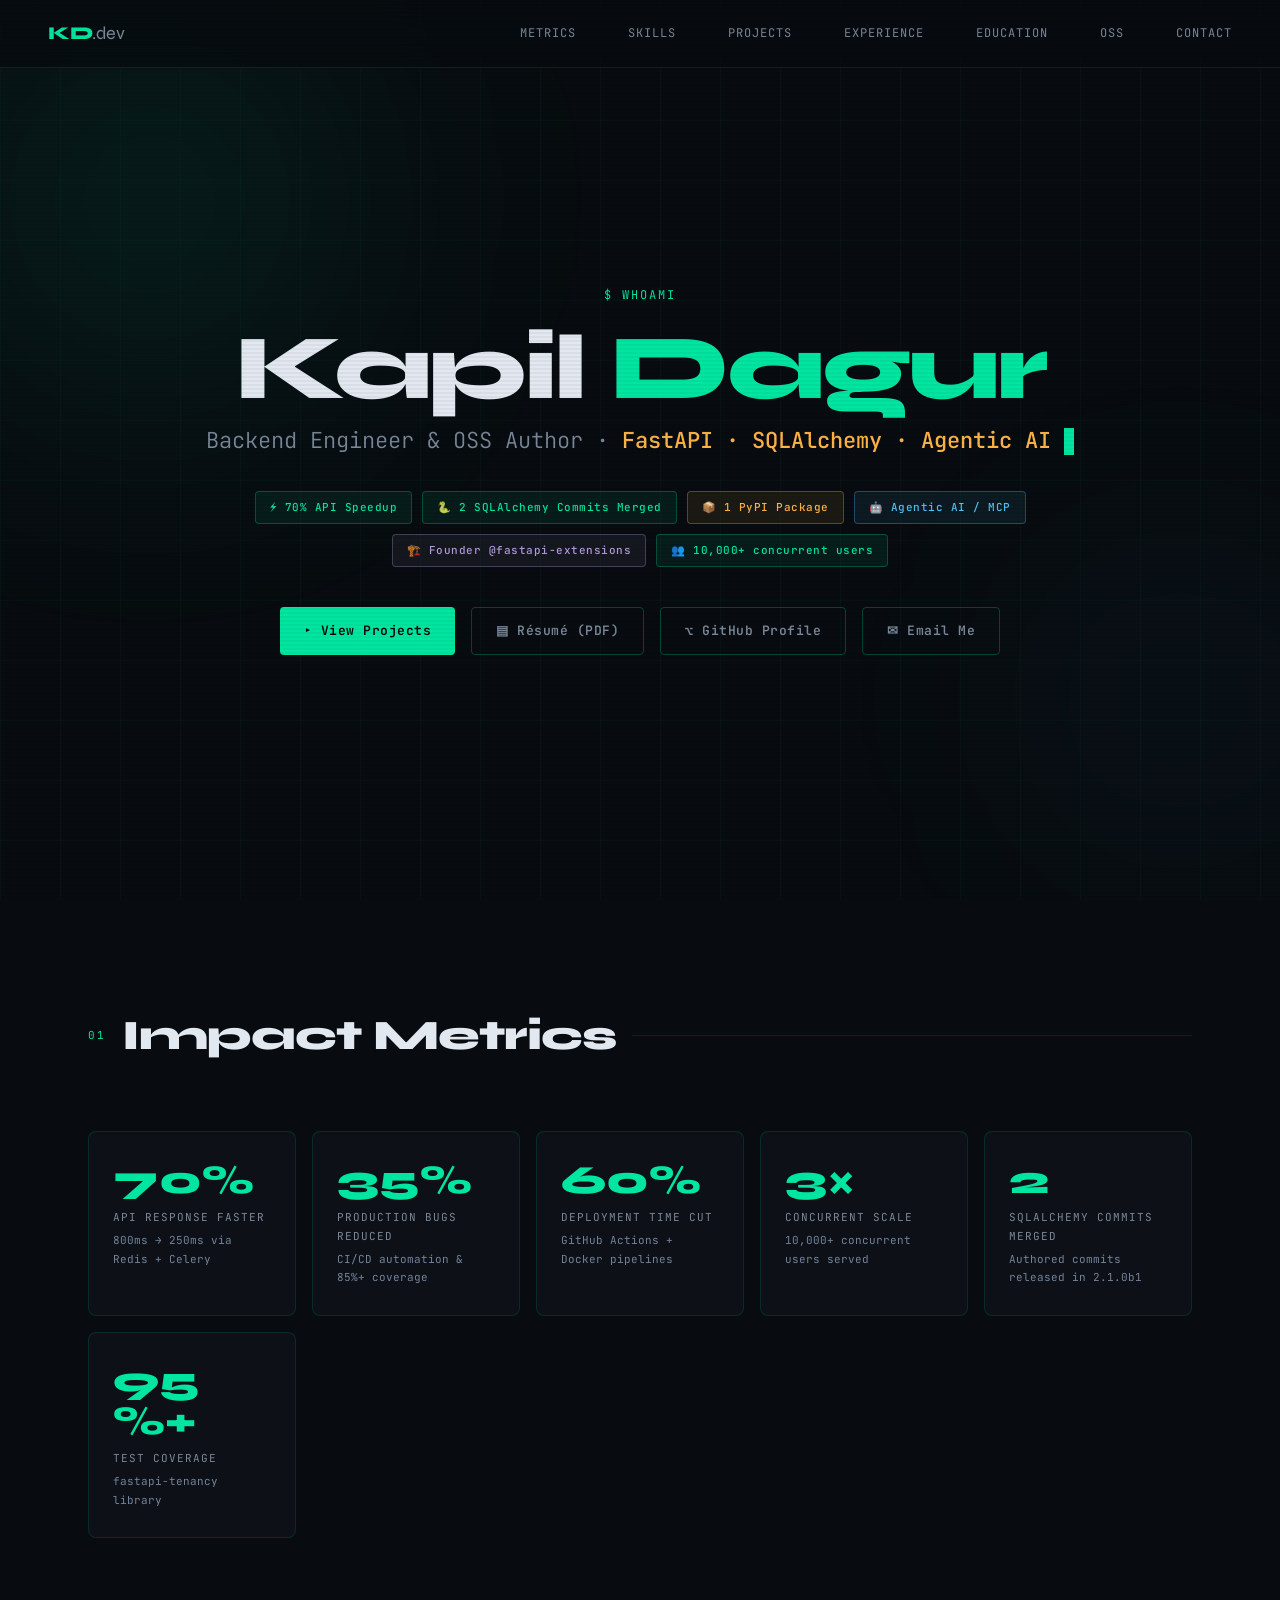
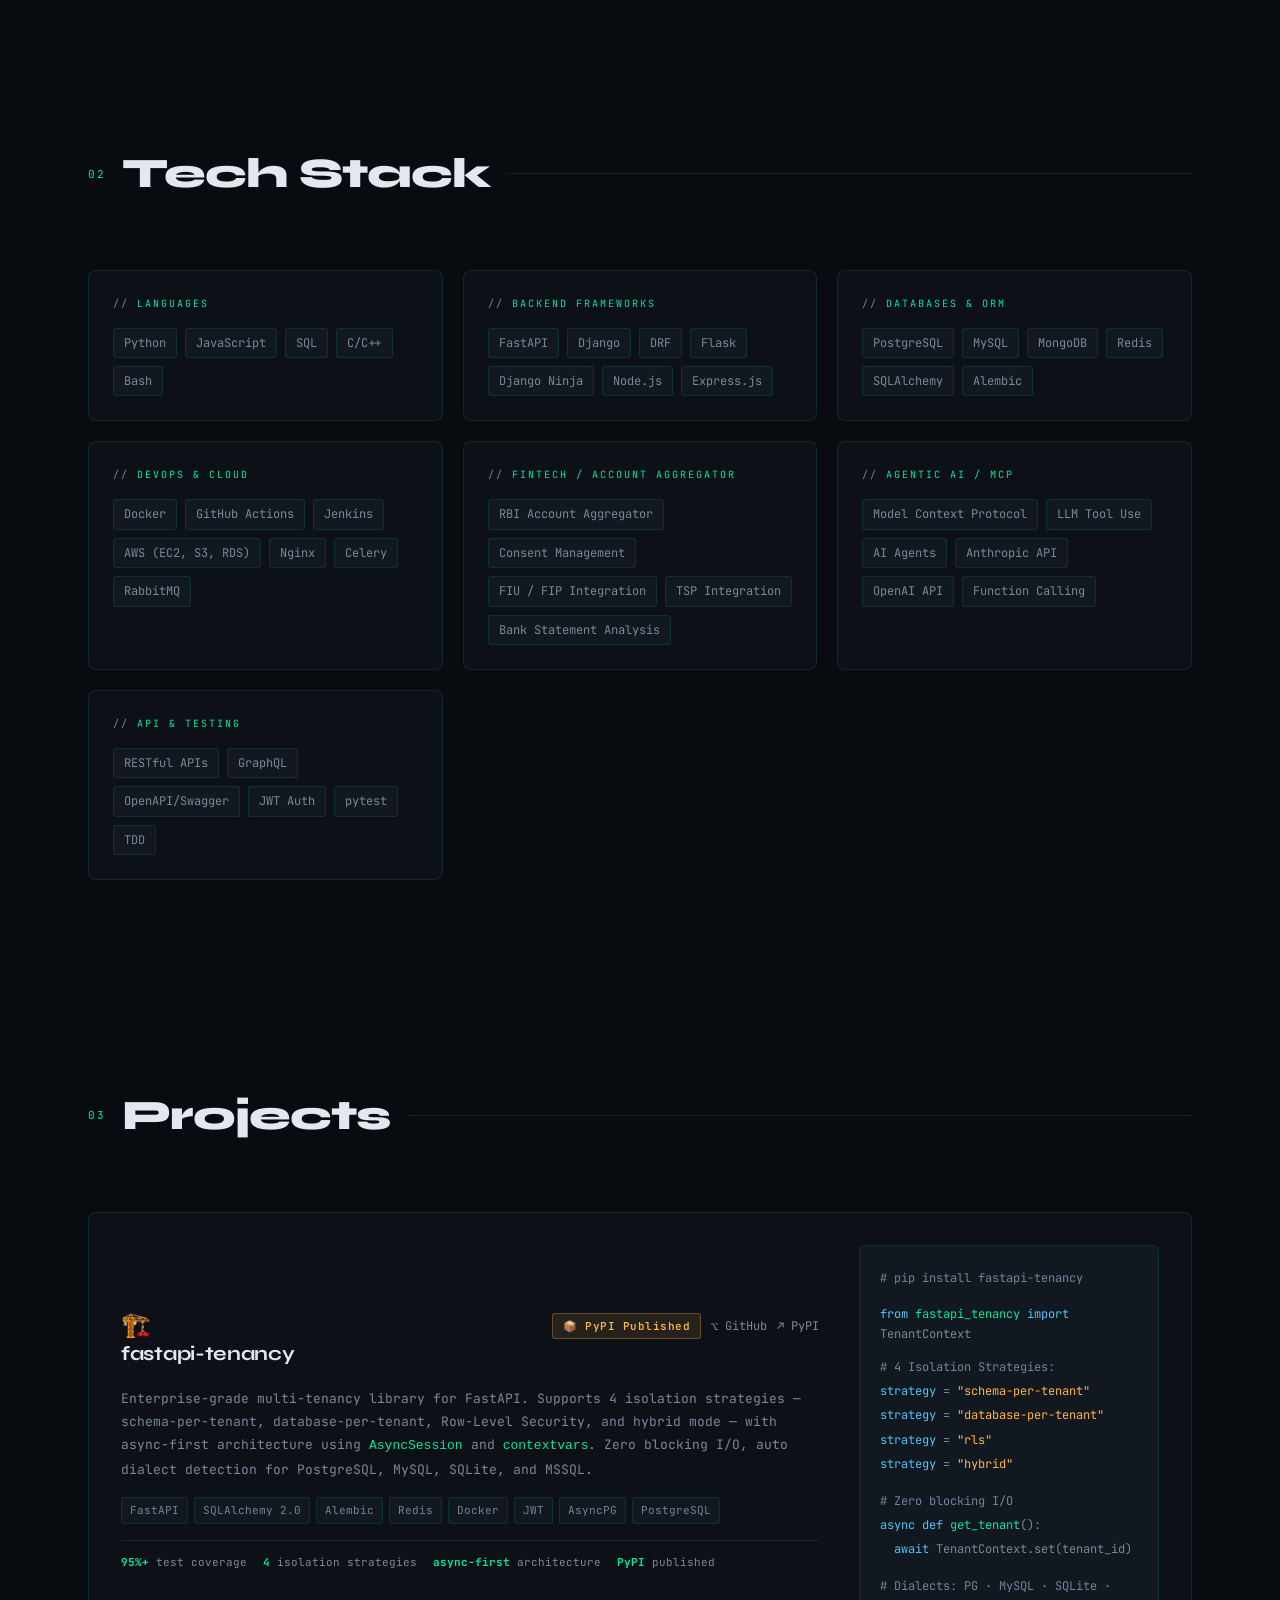
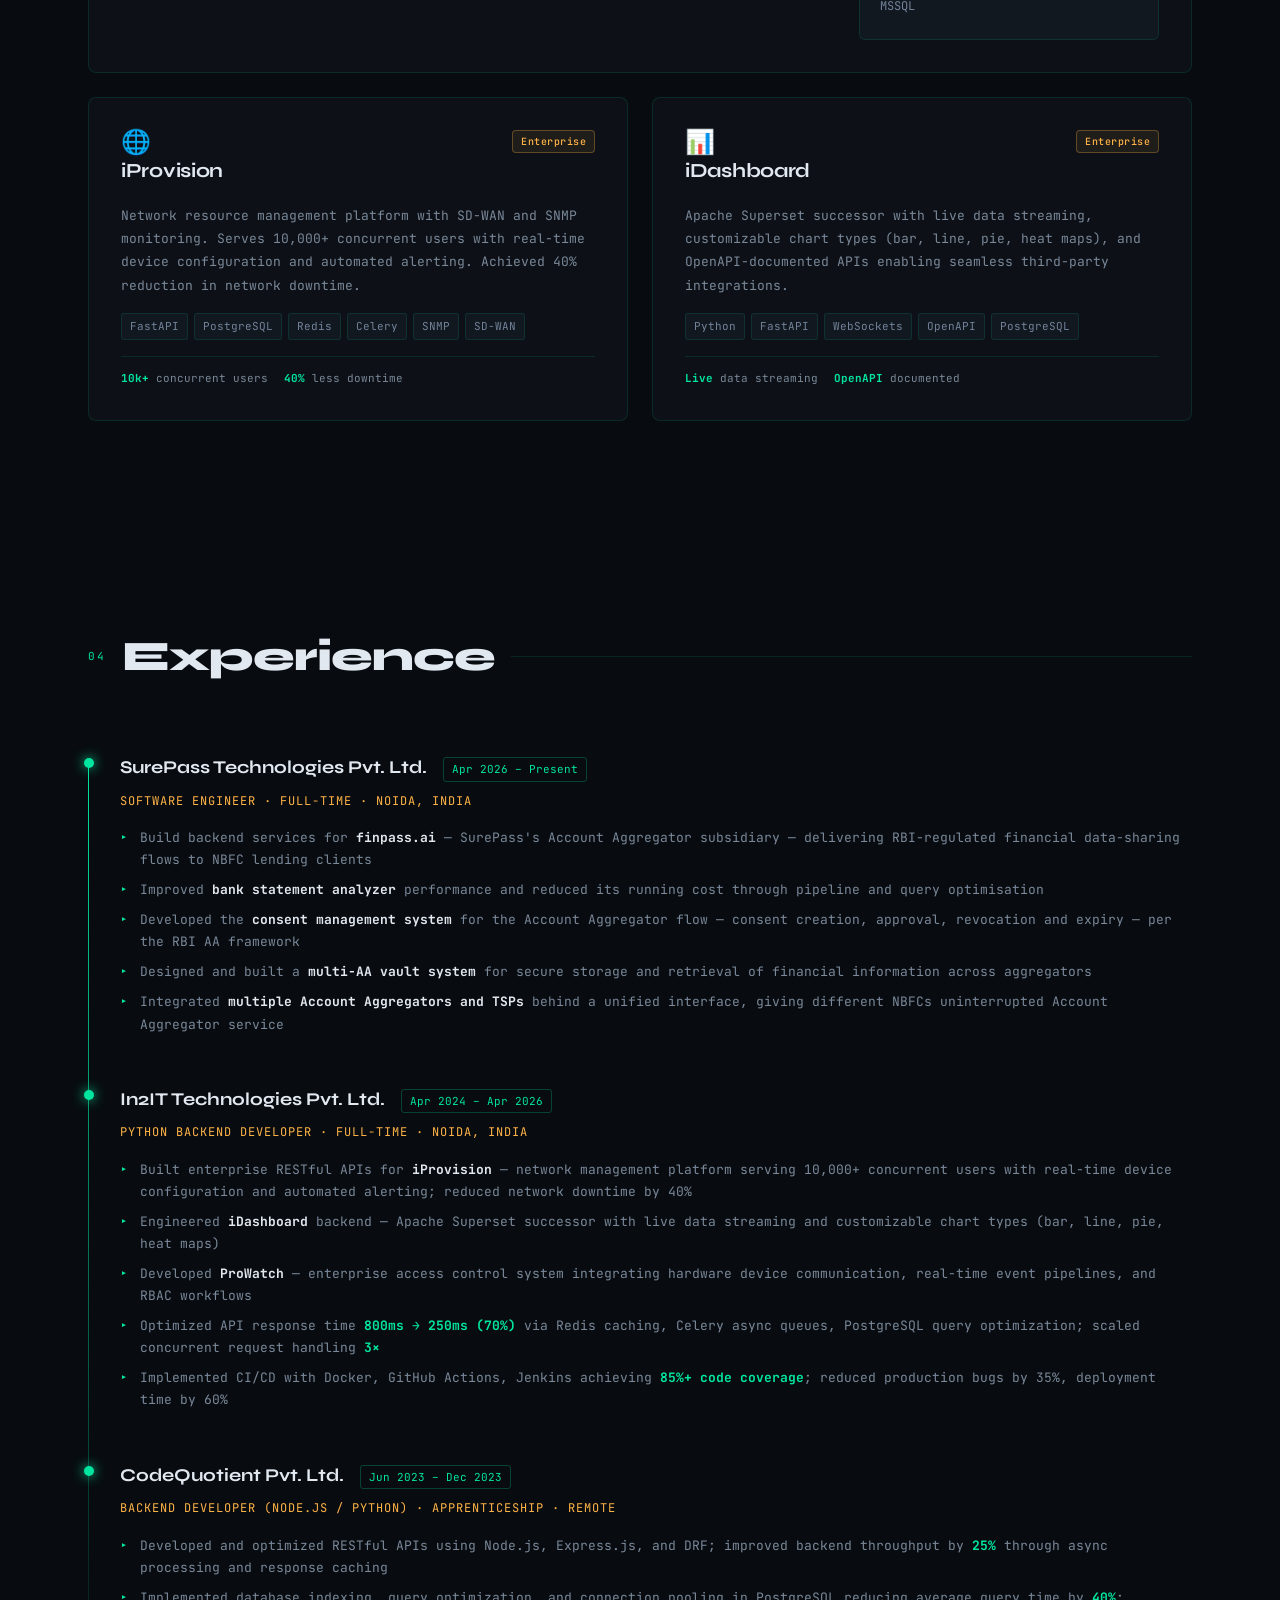
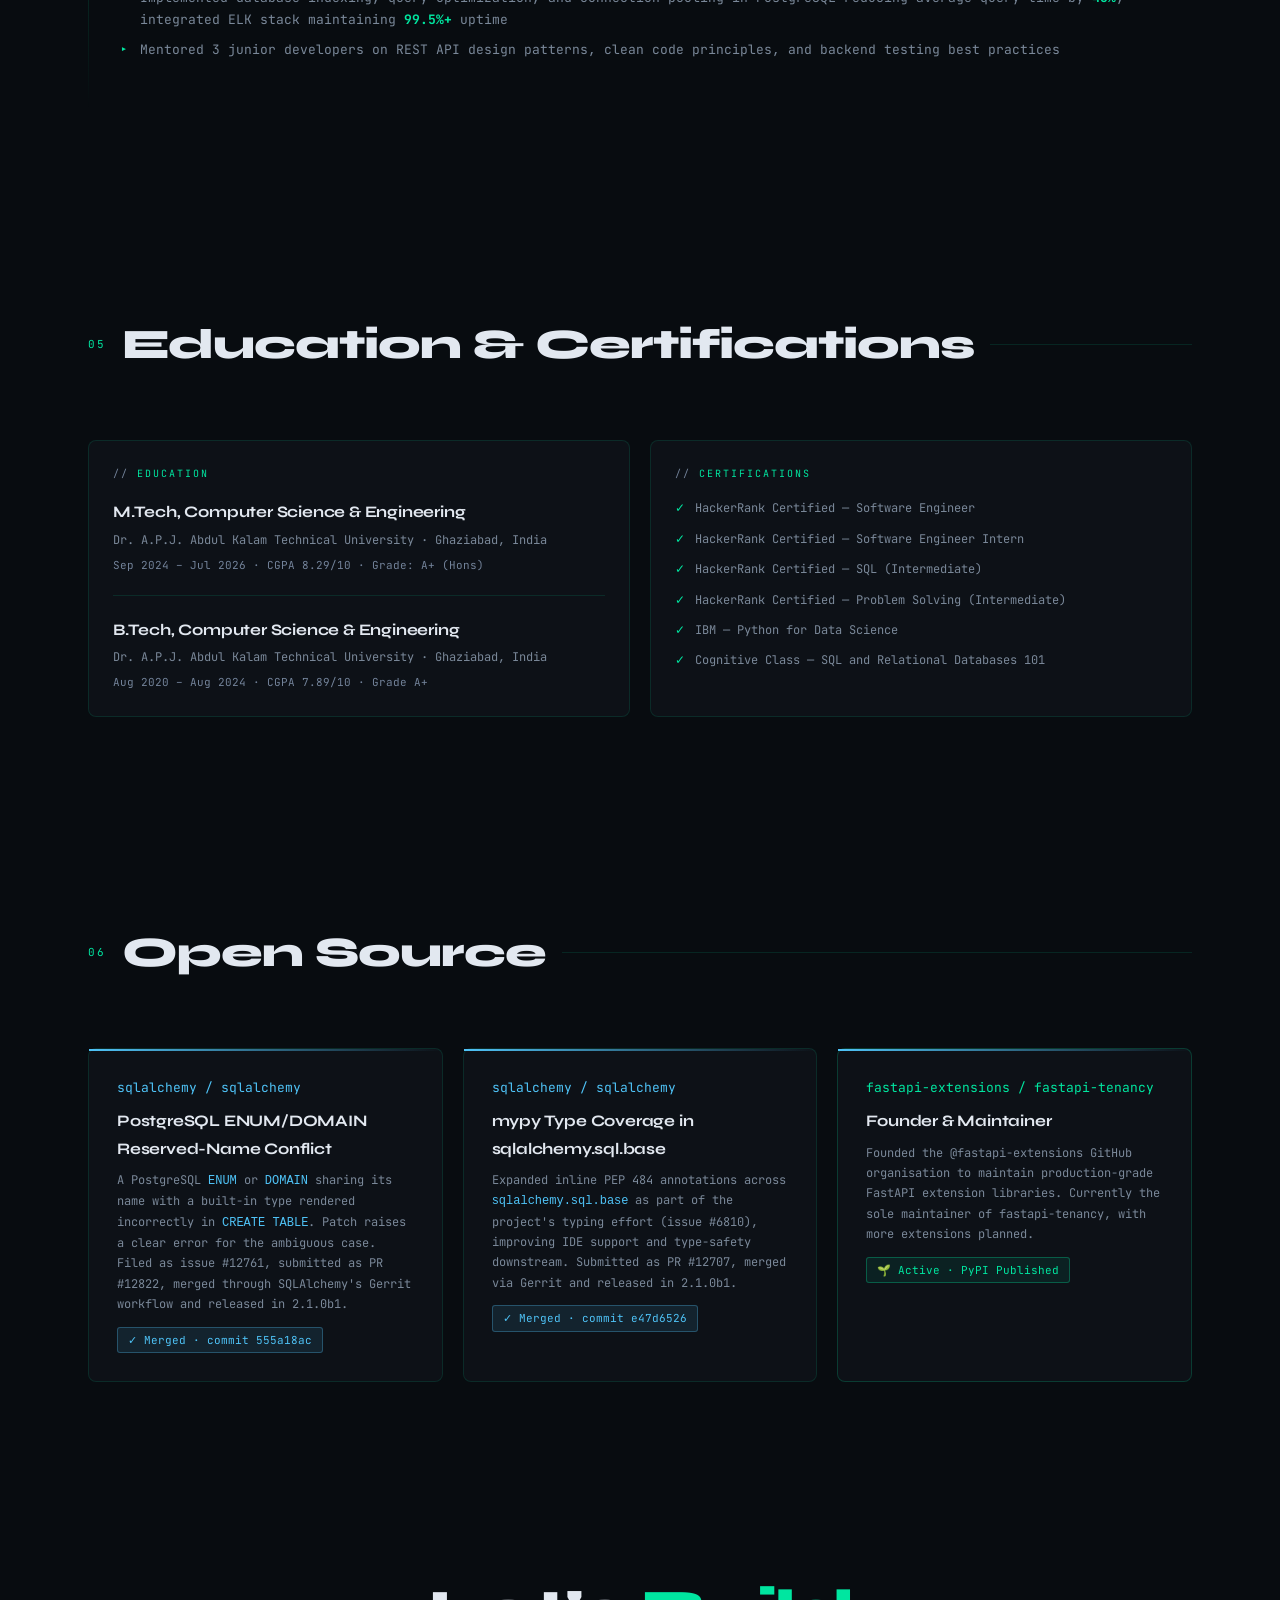
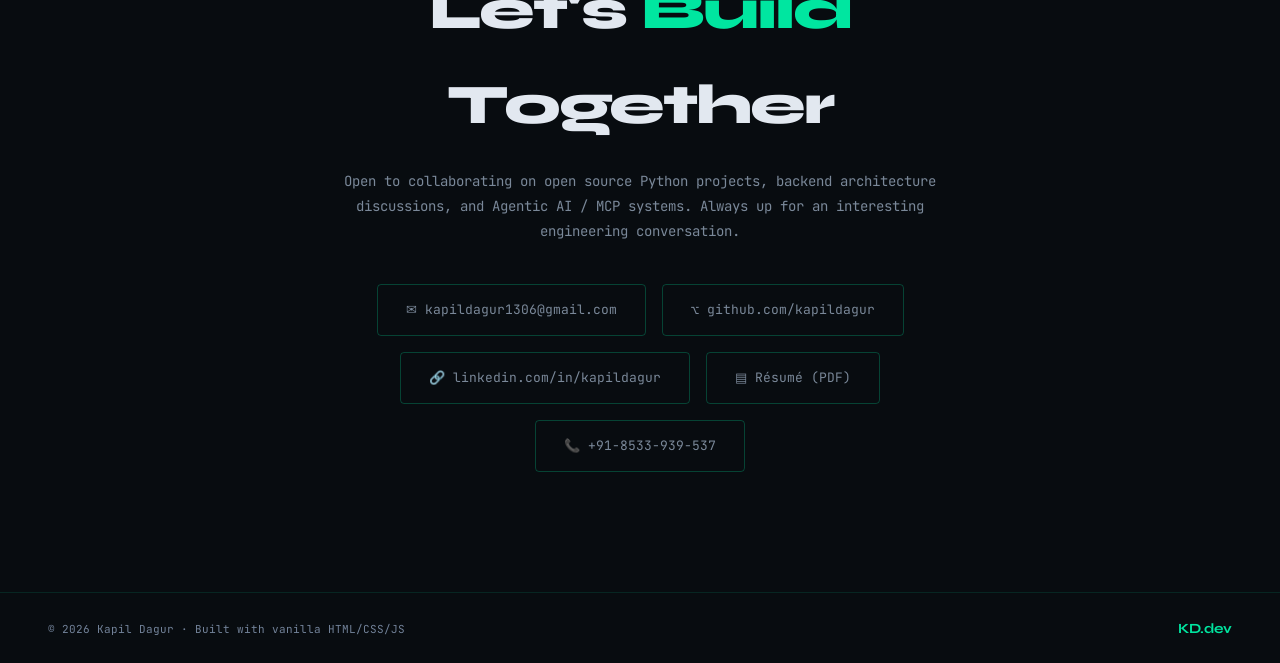
==== index.html @ 969ea800 "Use Grade: A+ (Hons) for M.Tech; drop NetBox FTP plugin" ====
<!DOCTYPE html>
<html lang="en">
<head>
<script>document.documentElement.className += ' js';</script>
<meta charset="UTF-8" />
<meta name="viewport" content="width=device-width, initial-scale=1.0" />
<title>Kapil Dagur — Backend Engineer</title>
<meta name="description" content="Kapil Dagur — software engineer at SurePass Technologies, Noida. Builds RBI Account Aggregator systems with FastAPI, Django and SQLAlchemy; author of fastapi-tenancy and SQLAlchemy contributor." />
<meta name="author" content="Kapil Dagur" />
<meta name="theme-color" content="#080c10" />
<link rel="canonical" href="https://kapildagur.github.io/" />
<link rel="icon" href="data:image/svg+xml,%3Csvg xmlns='http://www.w3.org/2000/svg' viewBox='0 0 64 64'%3E%3Crect width='64' height='64' rx='12' fill='%23080c10'/%3E%3Ctext x='32' y='44' font-family='monospace' font-size='28' font-weight='700' fill='%2300e6a0' text-anchor='middle'%3EKD%3C/text%3E%3C/svg%3E" />
<meta property="og:type" content="website" />
<meta property="og:url" content="https://kapildagur.github.io/" />
<meta property="og:title" content="Kapil Dagur — Backend Engineer" />
<meta property="og:description" content="Backend engineer building scalable APIs with FastAPI, Django and SQLAlchemy. Author of fastapi-tenancy; SQLAlchemy contributor." />
<meta property="og:image" content="https://github.com/kapildagur.png" />
<meta name="twitter:card" content="summary" />
<meta name="twitter:title" content="Kapil Dagur — Backend Engineer" />
<meta name="twitter:description" content="Backend engineer building scalable APIs with FastAPI, Django and SQLAlchemy. Author of fastapi-tenancy; SQLAlchemy contributor." />
<meta name="twitter:image" content="https://github.com/kapildagur.png" />
<link rel="preconnect" href="https://fonts.googleapis.com" />
<link rel="preconnect" href="https://fonts.gstatic.com" crossorigin />
<link href="https://fonts.googleapis.com/css2?family=JetBrains+Mono:wght@300;400;500;600;700&family=Syne:wght@400;500;600;700;800&display=swap" rel="stylesheet" />
<style>
  :root {
    --bg: #080c10;
    --bg2: #0d1117;
    --bg3: #111820;
    --border: rgba(0, 230, 160, 0.12);
    --border2: rgba(0, 230, 160, 0.25);
    --green: #00e6a0;
    --green-dim: rgba(0, 230, 160, 0.08);
    --green-glow: rgba(0, 230, 160, 0.25);
    --amber: #ffb347;
    --blue: #4fc3f7;
    --purple: #b39ddb;
    --text: #e2e8f0;
    --text-muted: #7a8899;
    --text-dim: #73839a;
    --font-mono: 'JetBrains Mono', monospace;
    --font-display: 'Syne', sans-serif;
  }

  *, *::before, *::after { box-sizing: border-box; margin: 0; padding: 0; }

  html { scroll-behavior: smooth; }

  body {
    background: var(--bg);
    color: var(--text);
    font-family: var(--font-mono);
    font-size: 14px;
    line-height: 1.7;
    overflow-x: hidden;
  }

  /* Focus ring for keyboard users. */
  a:focus-visible, button:focus-visible {
    outline: 2px solid var(--green);
    outline-offset: 3px;
    border-radius: 2px;
  }

  .skip-link {
    position: absolute;
    left: -9999px;
    top: 0;
    z-index: 1001;
    padding: 12px 20px;
    background: var(--green);
    color: #050809;
    font-weight: 600;
    text-decoration: none;
    border-radius: 0 0 4px 0;
  }
  .skip-link:focus { left: 0; }

  /* Custom cursor */
  .cursor {
    position: fixed;
    width: 12px; height: 12px;
    background: var(--green);
    border-radius: 50%;
    pointer-events: none;
    z-index: 9999;
    transform: translate(-50%, -50%);
    transition: width 0.2s, height 0.2s, background 0.2s, opacity 0.2s;
    mix-blend-mode: screen;
    opacity: 0;
  }
  .cursor-ring {
    position: fixed;
    width: 36px; height: 36px;
    border: 1px solid rgba(0,230,160,0.5);
    border-radius: 50%;
    pointer-events: none;
    z-index: 9998;
    transform: translate(-50%, -50%);
    transition: all 0.08s ease;
    opacity: 0;
  }

  /* The native cursor is only hidden once the custom one is proven live
     (fine pointer + first mousemove), so a JS failure never leaves the
     visitor with no pointer at all. */
  html.cursor-on body { cursor: none; }
  html.cursor-on .cursor, html.cursor-on .cursor-ring { opacity: 1; }
  html.cursor-lg .cursor { width: 20px; height: 20px; }
  html.cursor-lg .cursor-ring {
    width: 48px; height: 48px;
    border-color: rgba(0, 230, 160, 0.8);
  }
  @media (hover: none), (pointer: coarse) {
    .cursor, .cursor-ring { display: none; }
  }

  /* Scanlines overlay */
  body::before {
    content: '';
    position: fixed; inset: 0;
    background: repeating-linear-gradient(0deg, transparent, transparent 2px, rgba(0,0,0,0.04) 2px, rgba(0,0,0,0.04) 4px);
    pointer-events: none;
    z-index: 1000;
  }

  /* Grid noise background */
  body::after {
    content: '';
    position: fixed; inset: 0;
    background-image:
      linear-gradient(rgba(0,230,160,0.03) 1px, transparent 1px),
      linear-gradient(90deg, rgba(0,230,160,0.03) 1px, transparent 1px);
    background-size: 60px 60px;
    pointer-events: none;
    z-index: 0;
  }

  /* NAV */
  nav {
    position: fixed;
    top: 0; left: 0; right: 0;
    z-index: 500;
    display: flex;
    align-items: center;
    justify-content: space-between;
    padding: 18px 48px;
    background: rgba(8,12,16,0.85);
    backdrop-filter: blur(20px);
    border-bottom: 1px solid var(--border);
  }

  .nav-logo {
    font-family: var(--font-display);
    font-size: 18px;
    font-weight: 800;
    color: var(--green);
    letter-spacing: -0.5px;
  }
  .nav-logo span { color: var(--text-muted); font-weight: 400; }

  .nav-links {
    display: flex;
    gap: 36px;
    list-style: none;
  }
  .nav-links a {
    color: var(--text-muted);
    text-decoration: none;
    font-size: 12px;
    letter-spacing: 1px;
    text-transform: uppercase;
    transition: color 0.2s;
    position: relative;
  }
  .nav-links a::before {
    content: '> ';
    color: var(--green);
    opacity: 0;
    transition: opacity 0.2s;
  }
  .nav-links a:hover,
  .nav-links a.active { color: var(--green); }
  .nav-links a:hover::before,
  .nav-links a.active::before { opacity: 1; }

  .nav-toggle {
    display: none;
    background: none;
    border: 1px solid var(--border2);
    border-radius: 4px;
    color: var(--green);
    font-family: var(--font-mono);
    font-size: 15px;
    line-height: 1;
    padding: 9px 13px;
    cursor: pointer;
  }
  .nav-toggle:hover { border-color: var(--green); background: var(--green-dim); }

  /* HERO */
  /* Full-bleed: overrides the 1200px section cap so the blurred glow
     circles span the viewport instead of being clipped to a centre box. */
  #hero {
    position: relative;
    min-height: 100vh;
    display: flex;
    align-items: center;
    padding: 120px 0 80px;
    max-width: none;
    z-index: 1;
    overflow: hidden;
  }

  .hero-bg-circle {
    position: absolute;
    border-radius: 50%;
    filter: blur(120px);
    pointer-events: none;
    animation: pulse-glow 6s ease-in-out infinite;
  }
  .hero-bg-circle:nth-child(1) {
    width: 600px; height: 600px;
    background: radial-gradient(circle, rgba(0,230,160,0.12), transparent 70%);
    top: -100px; left: -150px;
  }
  .hero-bg-circle:nth-child(2) {
    width: 400px; height: 400px;
    background: radial-gradient(circle, rgba(79,195,247,0.08), transparent 70%);
    bottom: 0; right: -100px;
    animation-delay: 3s;
  }

  @keyframes pulse-glow {
    0%, 100% { opacity: 0.6; transform: scale(1); }
    50% { opacity: 1; transform: scale(1.05); }
  }

  /* Wrapper matches the 1200px section box so the hero left edge lines up
     with every section below it; .hero-content keeps the copy readable. */
  .hero-inner {
    position: relative;
    z-index: 2;
    width: 100%;
    max-width: 1200px;
    margin: 0 auto;
    padding: 0 48px;
  }
  .hero-content {
    max-width: 900px;
    margin: 0 auto;
    text-align: center;
  }

  .hero-prompt {
    font-size: 12px;
    color: var(--green);
    letter-spacing: 2px;
    text-transform: uppercase;
    margin-bottom: 16px;
  }
  .hero-prompt::before { content: '$ '; }

  .hero-name {
    font-family: var(--font-display);
    font-size: clamp(48px, 8vw, 92px);
    font-weight: 800;
    line-height: 1;
    letter-spacing: -3px;
    color: var(--text);
    margin-bottom: 8px;
  }
  .hero-name .accent { color: var(--green); }

  .hero-role {
    font-size: clamp(16px, 2.5vw, 22px);
    color: var(--text-muted);
    font-weight: 300;
    margin-bottom: 32px;
  }
  .hero-role strong { color: var(--amber); font-weight: 500; }

  .hero-badges {
    display: flex;
    flex-wrap: wrap;
    justify-content: center;
    gap: 10px;
    margin-bottom: 40px;
  }

  .badge {
    display: inline-flex;
    align-items: center;
    gap: 6px;
    padding: 6px 14px;
    border: 1px solid var(--border2);
    border-radius: 4px;
    font-size: 11px;
    font-weight: 500;
    letter-spacing: 0.5px;
    color: var(--green);
    background: var(--green-dim);
    transition: all 0.2s;
  }
  .badge:hover {
    background: rgba(0,230,160,0.15);
    border-color: var(--green);
    box-shadow: 0 0 16px var(--green-glow);
  }
  .badge-amber { color: var(--amber); border-color: rgba(255,179,71,0.3); background: rgba(255,179,71,0.08); }
  .badge-blue { color: var(--blue); border-color: rgba(79,195,247,0.3); background: rgba(79,195,247,0.08); }
  .badge-purple { color: var(--purple); border-color: rgba(179,157,219,0.3); background: rgba(179,157,219,0.08); }

  .hero-cta {
    display: flex;
    flex-wrap: wrap;
    justify-content: center;
    gap: 16px;
  }

  .btn {
    display: inline-flex;
    align-items: center;
    justify-content: center;
    gap: 8px;
    padding: 12px 24px;
    font-family: var(--font-mono);
    font-size: 13px;
    font-weight: 600;
    letter-spacing: 0.5px;
    text-decoration: none;
    border-radius: 4px;
    transition: all 0.2s;
    cursor: pointer;
    border: none;
  }
  .btn-primary {
    background: var(--green);
    color: #050809;
  }
  .btn-primary:hover {
    background: #00ffb3;
    box-shadow: 0 0 30px var(--green-glow);
    transform: translateY(-2px);
  }
  .btn-outline {
    background: transparent;
    border: 1px solid var(--border2);
    color: var(--text-muted);
  }
  .btn-outline:hover {
    border-color: var(--green);
    color: var(--green);
    transform: translateY(-2px);
  }

  /* Terminal blinker */
  .cursor-blink {
    display: inline-block;
    width: 10px; height: 1.2em;
    background: var(--green);
    vertical-align: text-bottom;
    animation: blink 1s step-end infinite;
  }
  @keyframes blink { 0%,100% { opacity: 1; } 50% { opacity: 0; } }

  @keyframes fadeUp {
    from { opacity: 0; transform: translateY(24px); }
    to { opacity: 1; transform: translateY(0); }
  }

  /* SECTIONS */
  section {
    position: relative;
    z-index: 1;
    padding: 100px 48px;
    max-width: 1200px;
    margin: 0 auto;
    scroll-margin-top: 80px;
  }

  .section-label {
    display: flex;
    align-items: center;
    gap: 16px;
    margin-bottom: 60px;
  }
  .section-label::before {
    content: attr(data-num);
    font-size: 11px;
    color: var(--green);
    letter-spacing: 2px;
  }
  .section-label h2 {
    font-family: var(--font-display);
    font-size: clamp(28px, 4vw, 42px);
    font-weight: 800;
    color: var(--text);
    letter-spacing: -1px;
  }
  .section-label::after {
    content: '';
    flex: 1;
    height: 1px;
    background: var(--border);
  }

  /* METRICS */
  .metrics-grid {
    display: grid;
    grid-template-columns: repeat(auto-fit, minmax(200px, 1fr));
    gap: 16px;
  }

  .metric-card {
    background: var(--bg2);
    border: 1px solid var(--border);
    border-radius: 8px;
    padding: 28px 24px;
    transition: all 0.3s;
    position: relative;
    overflow: hidden;
  }
  .metric-card::before {
    content: '';
    position: absolute;
    top: 0; left: 0; right: 0;
    height: 2px;
    background: var(--green);
    transform: scaleX(0);
    transform-origin: left;
    transition: transform 0.3s;
  }
  .metric-card:hover::before { transform: scaleX(1); }
  .metric-card:hover {
    border-color: var(--border2);
    transform: translateY(-4px);
    box-shadow: 0 20px 40px rgba(0,0,0,0.4);
  }

  .metric-value {
    font-family: var(--font-display);
    font-size: 40px;
    font-weight: 800;
    color: var(--green);
    line-height: 1;
    margin-bottom: 8px;
  }
  .metric-label {
    font-size: 11px;
    color: var(--text-muted);
    text-transform: uppercase;
    letter-spacing: 1px;
  }
  .metric-sub {
    font-size: 11px;
    color: var(--text-dim);
    margin-top: 4px;
  }

  /* SKILLS */
  .skills-container {
    display: grid;
    grid-template-columns: repeat(auto-fit, minmax(280px, 1fr));
    gap: 20px;
  }

  .skill-group {
    background: var(--bg2);
    border: 1px solid var(--border);
    border-radius: 8px;
    padding: 24px;
    transition: border-color 0.2s;
  }
  .skill-group:hover { border-color: var(--border2); }

  .skill-group-title {
    font-size: 10px;
    color: var(--green);
    letter-spacing: 2px;
    text-transform: uppercase;
    margin-bottom: 16px;
    display: flex;
    align-items: center;
    gap: 8px;
  }
  .skill-group-title::before { content: '//'; color: var(--text-dim); }

  .skill-tags {
    display: flex;
    flex-wrap: wrap;
    gap: 8px;
  }

  .skill-tag {
    padding: 4px 10px;
    background: var(--bg3);
    border: 1px solid var(--border);
    border-radius: 3px;
    font-size: 12px;
    color: var(--text-muted);
    transition: all 0.2s;
  }
  .skill-tag:hover {
    color: var(--green);
    border-color: var(--green);
    background: var(--green-dim);
  }

  /* PROJECTS */
  .projects-grid {
    display: grid;
    grid-template-columns: repeat(auto-fit, minmax(360px, 1fr));
    gap: 24px;
  }

  .project-card {
    background: var(--bg2);
    border: 1px solid var(--border);
    border-radius: 8px;
    padding: 32px;
    transition: all 0.3s;
    position: relative;
    overflow: hidden;
    display: flex;
    flex-direction: column;
    gap: 16px;
  }
  .project-card::after {
    content: '';
    position: absolute;
    inset: 0;
    background: radial-gradient(circle at 80% 20%, rgba(0,230,160,0.05), transparent 60%);
    opacity: 0;
    transition: opacity 0.3s;
  }
  .project-card:hover::after { opacity: 1; }
  .project-card:hover {
    border-color: var(--border2);
    transform: translateY(-6px);
    box-shadow: 0 24px 48px rgba(0,0,0,0.5);
  }

  .project-header {
    display: flex;
    align-items: flex-start;
    justify-content: space-between;
    gap: 12px;
  }

  .project-icon {
    font-size: 24px;
    line-height: 1;
  }

  .project-links {
    display: flex;
    gap: 10px;
  }
  .project-links a {
    color: var(--text-muted);
    text-decoration: none;
    font-size: 12px;
    transition: color 0.2s;
    display: flex;
    align-items: center;
    gap: 4px;
  }
  .project-links a:hover { color: var(--green); }

  .project-name {
    font-family: var(--font-display);
    font-size: 20px;
    font-weight: 700;
    color: var(--text);
    letter-spacing: -0.3px;
  }

  .project-desc {
    font-size: 13px;
    color: var(--text-muted);
    line-height: 1.8;
  }

  .project-stack {
    display: flex;
    flex-wrap: wrap;
    gap: 6px;
    margin-top: auto;
  }

  .stack-pill {
    padding: 3px 8px;
    background: var(--bg3);
    border: 1px solid var(--border);
    border-radius: 3px;
    font-size: 11px;
    color: var(--text-dim);
  }

  .project-stat {
    display: flex;
    gap: 16px;
    padding-top: 12px;
    border-top: 1px solid var(--border);
  }
  .stat-item {
    font-size: 11px;
    color: var(--text-muted);
  }
  .stat-item strong { color: var(--green); }

  /* FEATURED PROJECT (full-width) */
  .project-card.featured {
    grid-column: 1 / -1;
    flex-direction: row;
    gap: 40px;
    align-items: center;
  }
  .featured-left { flex: 1; display: flex; flex-direction: column; gap: 16px; }
  .featured-right {
    flex: 0 0 300px;
    background: var(--bg3);
    border: 1px solid var(--border);
    border-radius: 6px;
    padding: 20px;
    font-size: 12px;
    color: var(--text-muted);
    font-family: var(--font-mono);
  }
  .featured-right .code-line { padding: 2px 0; }
  .code-key { color: var(--blue); }
  .code-val { color: var(--green); }
  .code-str { color: var(--amber); }
  .code-comment { color: var(--text-dim); }

  /* EXPERIENCE */
  .timeline {
    position: relative;
    padding-left: 32px;
  }
  .timeline::before {
    content: '';
    position: absolute;
    left: 0; top: 8px; bottom: 0;
    width: 1px;
    background: linear-gradient(to bottom, var(--green), transparent);
  }

  .timeline-item {
    position: relative;
    padding-bottom: 48px;
  }
  .timeline-item::before {
    content: '';
    position: absolute;
    left: -36px; top: 6px;
    width: 10px; height: 10px;
    background: var(--green);
    border-radius: 50%;
    box-shadow: 0 0 12px var(--green);
  }

  .exp-meta {
    display: flex;
    align-items: baseline;
    gap: 16px;
    margin-bottom: 8px;
    flex-wrap: wrap;
  }
  .exp-company {
    font-family: var(--font-display);
    font-size: 18px;
    font-weight: 700;
    color: var(--text);
  }
  .exp-period {
    font-size: 11px;
    color: var(--green);
    border: 1px solid var(--border2);
    padding: 2px 8px;
    border-radius: 3px;
  }
  .exp-role {
    font-size: 12px;
    color: var(--amber);
    text-transform: uppercase;
    letter-spacing: 1px;
    margin-bottom: 16px;
  }
  .exp-bullets {
    list-style: none;
    display: flex;
    flex-direction: column;
    gap: 8px;
  }
  .exp-bullets li {
    font-size: 13px;
    color: var(--text-muted);
    padding-left: 20px;
    position: relative;
  }
  .exp-bullets li::before {
    content: '▸';
    position: absolute;
    left: 0;
    color: var(--green);
  }

  /* OSS CONTRIB */
  .contrib-grid {
    display: grid;
    grid-template-columns: repeat(auto-fit, minmax(300px, 1fr));
    gap: 20px;
  }

  .contrib-card {
    background: var(--bg2);
    border: 1px solid var(--border);
    border-radius: 8px;
    padding: 28px;
    transition: all 0.3s;
    position: relative;
  }
  .contrib-card:hover {
    border-color: rgba(79,195,247,0.4);
    transform: translateY(-4px);
    box-shadow: 0 0 40px rgba(79,195,247,0.08);
  }
  .contrib-card::before {
    content: '';
    position: absolute;
    top: 0; left: 0; right: 0;
    height: 2px;
    background: linear-gradient(90deg, var(--blue), transparent);
  }

  .contrib-repo {
    font-size: 13px;
    color: var(--blue);
    margin-bottom: 8px;
  }
  .contrib-pr {
    font-family: var(--font-display);
    font-size: 16px;
    font-weight: 700;
    color: var(--text);
    margin-bottom: 8px;
    letter-spacing: -0.2px;
  }
  .contrib-desc {
    font-size: 12px;
    color: var(--text-muted);
    line-height: 1.7;
  }
  .pr-badge {
    display: inline-block;
    margin-top: 12px;
    padding: 3px 10px;
    background: rgba(79,195,247,0.1);
    border: 1px solid rgba(79,195,247,0.3);
    border-radius: 3px;
    font-size: 11px;
    color: var(--blue);
  }
  a.pr-badge {
    text-decoration: none;
    transition: background 0.2s, border-color 0.2s, color 0.2s;
  }
  a.pr-badge:hover {
    background: rgba(79, 195, 247, 0.2);
    border-color: var(--blue);
  }

  /* EDUCATION & CERTIFICATIONS */
  .edu-grid {
    display: grid;
    grid-template-columns: repeat(auto-fit, minmax(320px, 1fr));
    gap: 20px;
  }
  .edu-item + .edu-item {
    border-top: 1px solid var(--border);
    margin-top: 20px;
    padding-top: 20px;
  }
  .edu-degree {
    font-family: var(--font-display);
    font-size: 16px;
    font-weight: 700;
    color: var(--text);
    letter-spacing: -0.2px;
  }
  .edu-school { font-size: 12px; color: var(--text-muted); margin-top: 4px; }
  .edu-meta { font-size: 11px; color: var(--text-dim); margin-top: 6px; }
  .cert-list {
    list-style: none;
    display: flex;
    flex-direction: column;
    gap: 10px;
  }
  .cert-list li {
    font-size: 12px;
    color: var(--text-muted);
    padding-left: 20px;
    position: relative;
  }
  .cert-list li::before {
    content: '✓';
    position: absolute;
    left: 0;
    color: var(--green);
  }

  /* CONTACT */
  #contact {
    text-align: center;
    padding: 80px 48px 120px;
  }

  .contact-inner {
    max-width: 600px;
    margin: 0 auto;
  }

  .contact-title {
    font-family: var(--font-display);
    font-size: clamp(32px, 5vw, 56px);
    font-weight: 800;
    color: var(--text);
    letter-spacing: -2px;
    margin-bottom: 16px;
  }
  .contact-title .accent { color: var(--green); }

  .contact-desc {
    font-size: 14px;
    color: var(--text-muted);
    margin-bottom: 40px;
    line-height: 1.8;
  }

  .contact-links {
    display: flex;
    justify-content: center;
    gap: 16px;
    flex-wrap: wrap;
  }

  .contact-link {
    display: inline-flex;
    align-items: center;
    gap: 8px;
    padding: 14px 28px;
    border: 1px solid var(--border2);
    border-radius: 4px;
    color: var(--text-muted);
    text-decoration: none;
    font-size: 13px;
    transition: all 0.2s;
  }
  .contact-link:hover {
    color: var(--green);
    border-color: var(--green);
    background: var(--green-dim);
    transform: translateY(-3px);
    box-shadow: 0 12px 30px var(--green-glow);
  }

  /* FOOTER */
  footer {
    border-top: 1px solid var(--border);
    padding: 24px 48px;
    display: flex;
    align-items: center;
    justify-content: space-between;
    position: relative;
    z-index: 1;
  }
  footer p {
    font-size: 11px;
    color: var(--text-dim);
  }
  footer .footer-brand {
    font-family: var(--font-display);
    font-size: 14px;
    font-weight: 700;
    color: var(--green);
  }

  /* Animated counter */
  .counter { display: inline-block; }

  /* Scroll fade-in */
  .reveal {
    transition: opacity 0.7s ease, transform 0.7s ease;
  }

  /* Entrance animations are gated on the `js` class set in <head>, so if
     scripting is off or fails the whole page renders fully visible. */
  .js .hero-prompt { opacity: 0; animation: fadeUp 0.6s ease 0.2s forwards; }
  .js .hero-name   { opacity: 0; animation: fadeUp 0.7s ease 0.4s forwards; }
  .js .hero-role   { opacity: 0; animation: fadeUp 0.7s ease 0.6s forwards; }
  .js .hero-badges { opacity: 0; animation: fadeUp 0.7s ease 0.8s forwards; }
  .js .hero-cta    { opacity: 0; animation: fadeUp 0.7s ease 1s   forwards; }
  .js .reveal { opacity: 0; transform: translateY(30px); }
  .js .reveal.visible { opacity: 1; transform: translateY(0); }

  /* Scrollbar */
  ::-webkit-scrollbar { width: 4px; }
  ::-webkit-scrollbar-track { background: var(--bg); }
  ::-webkit-scrollbar-thumb { background: var(--border2); border-radius: 2px; }
  ::-webkit-scrollbar-thumb:hover { background: var(--green); }

  /* PyPI chip */
  .pypi-chip {
    display: inline-flex;
    align-items: center;
    gap: 5px;
    padding: 3px 10px;
    background: rgba(255,179,71,0.1);
    border: 1px solid rgba(255,179,71,0.3);
    border-radius: 3px;
    font-size: 11px;
    color: var(--amber);
    font-weight: 600;
    letter-spacing: 0.5px;
  }

  /* Responsive */
  @media (max-width: 768px) {
    nav { padding: 16px 24px; }
    .nav-toggle { display: block; }
    .nav-links {
      display: none;
      position: absolute;
      top: 100%; left: 0; right: 0;
      flex-direction: column;
      gap: 0;
      padding: 4px 24px 16px;
      background: rgba(8, 12, 16, 0.97);
      backdrop-filter: blur(20px);
      border-bottom: 1px solid var(--border);
    }
    .nav-links.open { display: flex; }
    .nav-links li { padding: 12px 0; border-top: 1px solid var(--border); }
    .nav-links a { font-size: 13px; }
    section { padding: 60px 24px; }
    #hero { padding: 100px 0 60px; }
    .hero-inner { padding: 0 24px; }
    .project-card.featured { flex-direction: column; }
    .featured-right { flex: none; width: 100%; }
    .hero-cta { flex-direction: column; }
    footer { flex-direction: column; gap: 12px; text-align: center; padding: 24px; }
    #contact { padding: 60px 24px 80px; }
  }

  /* Honour the OS "reduce motion" setting: no drifting, pulsing or blinking. */
  @media (prefers-reduced-motion: reduce) {
    html { scroll-behavior: auto; }
    *, *::before, *::after {
      animation-duration: 0.01ms !important;
      animation-iteration-count: 1 !important;
      transition-duration: 0.01ms !important;
    }
    body::before { display: none; }
    .cursor, .cursor-ring { display: none; }
    html.cursor-on body { cursor: auto; }
    .js .reveal, .js .reveal.visible { opacity: 1; transform: none; }
    .js .hero-prompt, .js .hero-name, .js .hero-role,
    .js .hero-badges, .js .hero-cta { opacity: 1; animation: none; }
    .metric-card:hover, .project-card:hover, .contrib-card:hover,
    .contact-link:hover, .btn-primary:hover, .btn-outline:hover { transform: none; }
  }
</style>
</head>
<body>

<a class="skip-link" href="#main">Skip to content</a>

<div class="cursor" id="cursor" aria-hidden="true"></div>
<div class="cursor-ring" id="cursorRing" aria-hidden="true"></div>

<!-- NAV -->
<nav>
  <div class="nav-logo">KD<span>.dev</span></div>
  <button class="nav-toggle" id="navToggle" type="button"
          aria-label="Open navigation" aria-expanded="false" aria-controls="navLinks">☰</button>
  <ul class="nav-links" id="navLinks">
    <li><a href="#metrics">Metrics</a></li>
    <li><a href="#skills">Skills</a></li>
    <li><a href="#projects">Projects</a></li>
    <li><a href="#experience">Experience</a></li>
    <li><a href="#education">Education</a></li>
    <li><a href="#oss">OSS</a></li>
    <li><a href="#contact">Contact</a></li>
  </ul>
</nav>

<!-- HERO -->
<main id="main" tabindex="-1">

<section id="hero">
  <div class="hero-bg-circle" aria-hidden="true"></div>
  <div class="hero-bg-circle" aria-hidden="true"></div>
  <div class="hero-inner">
   <div class="hero-content">
    <p class="hero-prompt">whoami</p>
    <h1 class="hero-name">Kapil <span class="accent">Dagur</span></h1>
    <p class="hero-role">
      Backend Engineer &amp; OSS Author · <strong>FastAPI · SQLAlchemy · Agentic AI</strong>
      <span class="cursor-blink"></span>
    </p>
    <div class="hero-badges">
      <span class="badge">⚡ 70% API Speedup</span>
      <span class="badge">🐍 2 SQLAlchemy Commits Merged</span>
      <span class="badge badge-amber">📦 1 PyPI Package</span>
      <span class="badge badge-blue">🤖 Agentic AI / MCP</span>
      <span class="badge badge-purple">🏗️ Founder @fastapi-extensions</span>
      <span class="badge">👥 10,000+ concurrent users</span>
    </div>
    <div class="hero-cta">
      <a href="#projects" class="btn btn-primary">▸ View Projects</a>
      <a href="Resume_-_KAPIL_DAGUR.pdf" target="_blank" rel="noopener noreferrer" class="btn btn-outline">▤ Résumé (PDF)</a>
      <a href="https://github.com/kapildagur" target="_blank" rel="noopener noreferrer" class="btn btn-outline">⌥ GitHub Profile</a>
      <a href="mailto:kapildagur1306@gmail.com" class="btn btn-outline">✉ Email Me</a>
    </div>
   </div>
  </div>
</section>

<!-- METRICS -->
<section id="metrics">
  <div class="section-label" data-num="01">
    <h2>Impact Metrics</h2>
  </div>
  <div class="metrics-grid reveal">
    <div class="metric-card">
      <div class="metric-value"><span class="counter" data-target="70">0</span><span>%</span></div>
      <div class="metric-label">API Response Faster</div>
      <div class="metric-sub">800ms → 250ms via Redis + Celery</div>
    </div>
    <div class="metric-card">
      <div class="metric-value"><span class="counter" data-target="35">0</span><span>%</span></div>
      <div class="metric-label">Production Bugs Reduced</div>
      <div class="metric-sub">CI/CD automation & 85%+ coverage</div>
    </div>
    <div class="metric-card">
      <div class="metric-value"><span class="counter" data-target="60">0</span><span>%</span></div>
      <div class="metric-label">Deployment Time Cut</div>
      <div class="metric-sub">GitHub Actions + Docker pipelines</div>
    </div>
    <div class="metric-card">
      <div class="metric-value"><span class="counter" data-target="3">0</span><span>×</span></div>
      <div class="metric-label">Concurrent Scale</div>
      <div class="metric-sub">10,000+ concurrent users served</div>
    </div>
    <div class="metric-card">
      <div class="metric-value"><span class="counter" data-target="2">0</span></div>
      <div class="metric-label">SQLAlchemy Commits Merged</div>
      <div class="metric-sub">Authored commits released in 2.1.0b1</div>
    </div>
    <div class="metric-card">
      <div class="metric-value"><span class="counter" data-target="95">0</span><span>%+</span></div>
      <div class="metric-label">Test Coverage</div>
      <div class="metric-sub">fastapi-tenancy library</div>
    </div>
  </div>
</section>

<!-- SKILLS -->
<section id="skills">
  <div class="section-label" data-num="02">
    <h2>Tech Stack</h2>
  </div>
  <div class="skills-container reveal">
    <div class="skill-group">
      <div class="skill-group-title">Languages</div>
      <div class="skill-tags">
        <span class="skill-tag">Python</span>
        <span class="skill-tag">JavaScript</span>
        <span class="skill-tag">SQL</span>
        <span class="skill-tag">C/C++</span>
        <span class="skill-tag">Bash</span>
      </div>
    </div>
    <div class="skill-group">
      <div class="skill-group-title">Backend Frameworks</div>
      <div class="skill-tags">
        <span class="skill-tag">FastAPI</span>
        <span class="skill-tag">Django</span>
        <span class="skill-tag">DRF</span>
        <span class="skill-tag">Flask</span>
        <span class="skill-tag">Django Ninja</span>
        <span class="skill-tag">Node.js</span>
        <span class="skill-tag">Express.js</span>
      </div>
    </div>
    <div class="skill-group">
      <div class="skill-group-title">Databases & ORM</div>
      <div class="skill-tags">
        <span class="skill-tag">PostgreSQL</span>
        <span class="skill-tag">MySQL</span>
        <span class="skill-tag">MongoDB</span>
        <span class="skill-tag">Redis</span>
        <span class="skill-tag">SQLAlchemy</span>
        <span class="skill-tag">Alembic</span>
      </div>
    </div>
    <div class="skill-group">
      <div class="skill-group-title">DevOps & Cloud</div>
      <div class="skill-tags">
        <span class="skill-tag">Docker</span>
        <span class="skill-tag">GitHub Actions</span>
        <span class="skill-tag">Jenkins</span>
        <span class="skill-tag">AWS (EC2, S3, RDS)</span>
        <span class="skill-tag">Nginx</span>
        <span class="skill-tag">Celery</span>
        <span class="skill-tag">RabbitMQ</span>
      </div>
    </div>
    <div class="skill-group">
      <div class="skill-group-title">Fintech / Account Aggregator</div>
      <div class="skill-tags">
        <span class="skill-tag">RBI Account Aggregator</span>
        <span class="skill-tag">Consent Management</span>
        <span class="skill-tag">FIU / FIP Integration</span>
        <span class="skill-tag">TSP Integration</span>
        <span class="skill-tag">Bank Statement Analysis</span>
      </div>
    </div>
    <div class="skill-group">
      <div class="skill-group-title">Agentic AI / MCP</div>
      <div class="skill-tags">
        <span class="skill-tag">Model Context Protocol</span>
        <span class="skill-tag">LLM Tool Use</span>
        <span class="skill-tag">AI Agents</span>
        <span class="skill-tag">Anthropic API</span>
        <span class="skill-tag">OpenAI API</span>
        <span class="skill-tag">Function Calling</span>
      </div>
    </div>
    <div class="skill-group">
      <div class="skill-group-title">API & Testing</div>
      <div class="skill-tags">
        <span class="skill-tag">RESTful APIs</span>
        <span class="skill-tag">GraphQL</span>
        <span class="skill-tag">OpenAPI/Swagger</span>
        <span class="skill-tag">JWT Auth</span>
        <span class="skill-tag">pytest</span>
        <span class="skill-tag">TDD</span>
      </div>
    </div>
  </div>
</section>

<!-- PROJECTS -->
<section id="projects">
  <div class="section-label" data-num="03">
    <h2>Projects</h2>
  </div>
  <div class="projects-grid reveal">

    <!-- Featured: fastapi-tenancy -->
    <div class="project-card featured">
      <div class="featured-left">
        <div class="project-header">
          <div>
            <div class="project-icon">🏗️</div>
            <div class="project-name">fastapi-tenancy</div>
          </div>
          <div style="display:flex; gap:10px; align-items:center; flex-wrap:wrap;">
            <span class="pypi-chip">📦 PyPI Published</span>
            <div class="project-links">
              <a href="https://github.com/fastapi-extensions/fastapi-tenancy" target="_blank" rel="noopener noreferrer">⌥ GitHub</a>
              <a href="https://pypi.org/project/fastapi-tenancy/" target="_blank" rel="noopener noreferrer">↗ PyPI</a>
            </div>
          </div>
        </div>
        <p class="project-desc">
          Enterprise-grade multi-tenancy library for FastAPI. Supports 4 isolation strategies — schema-per-tenant, database-per-tenant, Row-Level Security, and hybrid mode — with async-first architecture using <code style="color:var(--green)">AsyncSession</code> and <code style="color:var(--green)">contextvars</code>. Zero blocking I/O, auto dialect detection for PostgreSQL, MySQL, SQLite, and MSSQL.
        </p>
        <div class="project-stack">
          <span class="stack-pill">FastAPI</span>
          <span class="stack-pill">SQLAlchemy 2.0</span>
          <span class="stack-pill">Alembic</span>
          <span class="stack-pill">Redis</span>
          <span class="stack-pill">Docker</span>
          <span class="stack-pill">JWT</span>
          <span class="stack-pill">AsyncPG</span>
          <span class="stack-pill">PostgreSQL</span>
        </div>
        <div class="project-stat">
          <span class="stat-item"><strong>95%+</strong> test coverage</span>
          <span class="stat-item"><strong>4</strong> isolation strategies</span>
          <span class="stat-item"><strong>async-first</strong> architecture</span>
          <span class="stat-item"><strong>PyPI</strong> published</span>
        </div>
      </div>
      <div class="featured-right">
        <div class="code-line"><span class="code-comment"># pip install fastapi-tenancy</span></div>
        <div class="code-line" style="margin-top:12px;"><span class="code-key">from</span> <span class="code-val">fastapi_tenancy</span> <span class="code-key">import</span> TenantContext</div>
        <div class="code-line" style="margin-top:8px;"><span class="code-comment"># 4 Isolation Strategies:</span></div>
        <div class="code-line"><span class="code-key">strategy</span> = <span class="code-str">"schema-per-tenant"</span></div>
        <div class="code-line"><span class="code-key">strategy</span> = <span class="code-str">"database-per-tenant"</span></div>
        <div class="code-line"><span class="code-key">strategy</span> = <span class="code-str">"rls"</span></div>
        <div class="code-line"><span class="code-key">strategy</span> = <span class="code-str">"hybrid"</span></div>
        <div class="code-line" style="margin-top:12px;"><span class="code-comment"># Zero blocking I/O</span></div>
        <div class="code-line"><span class="code-key">async</span> <span class="code-key">def</span> <span class="code-val">get_tenant</span>():</div>
        <div class="code-line">&nbsp;&nbsp;<span class="code-key">await</span> TenantContext.set(tenant_id)</div>
        <div class="code-line" style="margin-top:12px;"><span class="code-comment"># Dialects: PG · MySQL · SQLite · MSSQL</span></div>
      </div>
    </div>


    <!-- iProvision -->
    <div class="project-card">
      <div class="project-header">
        <div>
          <div class="project-icon">🌐</div>
          <div class="project-name">iProvision</div>
        </div>
        <div class="project-links">
          <span class="badge badge-amber" style="font-size:10px; padding:2px 8px;">Enterprise</span>
        </div>
      </div>
      <p class="project-desc">
        Network resource management platform with SD-WAN and SNMP monitoring. Serves 10,000+ concurrent users with real-time device configuration and automated alerting. Achieved 40% reduction in network downtime.
      </p>
      <div class="project-stack">
        <span class="stack-pill">FastAPI</span>
        <span class="stack-pill">PostgreSQL</span>
        <span class="stack-pill">Redis</span>
        <span class="stack-pill">Celery</span>
        <span class="stack-pill">SNMP</span>
        <span class="stack-pill">SD-WAN</span>
      </div>
      <div class="project-stat">
        <span class="stat-item"><strong>10k+</strong> concurrent users</span>
        <span class="stat-item"><strong>40%</strong> less downtime</span>
      </div>
    </div>

    <!-- iDashboard -->
    <div class="project-card">
      <div class="project-header">
        <div>
          <div class="project-icon">📊</div>
          <div class="project-name">iDashboard</div>
        </div>
        <div class="project-links">
          <span class="badge badge-amber" style="font-size:10px; padding:2px 8px;">Enterprise</span>
        </div>
      </div>
      <p class="project-desc">
        Apache Superset successor with live data streaming, customizable chart types (bar, line, pie, heat maps), and OpenAPI-documented APIs enabling seamless third-party integrations.
      </p>
      <div class="project-stack">
        <span class="stack-pill">Python</span>
        <span class="stack-pill">FastAPI</span>
        <span class="stack-pill">WebSockets</span>
        <span class="stack-pill">OpenAPI</span>
        <span class="stack-pill">PostgreSQL</span>
      </div>
      <div class="project-stat">
        <span class="stat-item"><strong>Live</strong> data streaming</span>
        <span class="stat-item"><strong>OpenAPI</strong> documented</span>
      </div>
    </div>

  </div>
</section>

<!-- EXPERIENCE -->
<section id="experience">
  <div class="section-label" data-num="04">
    <h2>Experience</h2>
  </div>
  <div class="timeline reveal">

    <div class="timeline-item">
      <div class="exp-meta">
        <span class="exp-company">SurePass Technologies Pvt. Ltd.</span>
        <span class="exp-period">Apr 2026 – Present</span>
      </div>
      <div class="exp-role">Software Engineer · Full-time · Noida, India</div>
      <ul class="exp-bullets">
        <li>Build backend services for <strong style="color:var(--text)">finpass.ai</strong> — SurePass's Account Aggregator subsidiary — delivering RBI-regulated financial data-sharing flows to NBFC lending clients</li>
        <li>Improved <strong style="color:var(--text)">bank statement analyzer</strong> performance and reduced its running cost through pipeline and query optimisation</li>
        <li>Developed the <strong style="color:var(--text)">consent management system</strong> for the Account Aggregator flow — consent creation, approval, revocation and expiry — per the RBI AA framework</li>
        <li>Designed and built a <strong style="color:var(--text)">multi-AA vault system</strong> for secure storage and retrieval of financial information across aggregators</li>
        <li>Integrated <strong style="color:var(--text)">multiple Account Aggregators and TSPs</strong> behind a unified interface, giving different NBFCs uninterrupted Account Aggregator service</li>
      </ul>
    </div>

    <div class="timeline-item">
      <div class="exp-meta">
        <span class="exp-company">In2IT Technologies Pvt. Ltd.</span>
        <span class="exp-period">Apr 2024 – Apr 2026</span>
      </div>
      <div class="exp-role">Python Backend Developer · Full-time · Noida, India</div>
      <ul class="exp-bullets">
        <li>Built enterprise RESTful APIs for <strong style="color:var(--text)">iProvision</strong> — network management platform serving 10,000+ concurrent users with real-time device configuration and automated alerting; reduced network downtime by 40%</li>
        <li>Engineered <strong style="color:var(--text)">iDashboard</strong> backend — Apache Superset successor with live data streaming and customizable chart types (bar, line, pie, heat maps)</li>
        <li>Developed <strong style="color:var(--text)">ProWatch</strong> — enterprise access control system integrating hardware device communication, real-time event pipelines, and RBAC workflows</li>
        <li>Optimized API response time <strong style="color:var(--green)">800ms → 250ms (70%)</strong> via Redis caching, Celery async queues, PostgreSQL query optimization; scaled concurrent request handling <strong style="color:var(--green)">3×</strong></li>
        <li>Implemented CI/CD with Docker, GitHub Actions, Jenkins achieving <strong style="color:var(--green)">85%+ code coverage</strong>; reduced production bugs by 35%, deployment time by 60%</li>
      </ul>
    </div>

    <div class="timeline-item">
      <div class="exp-meta">
        <span class="exp-company">CodeQuotient Pvt. Ltd.</span>
        <span class="exp-period">Jun 2023 – Dec 2023</span>
      </div>
      <div class="exp-role">Backend Developer (Node.js / Python) · Apprenticeship · Remote</div>
      <ul class="exp-bullets">
        <li>Developed and optimized RESTful APIs using Node.js, Express.js, and DRF; improved backend throughput by <strong style="color:var(--green)">25%</strong> through async processing and response caching</li>
        <li>Implemented database indexing, query optimization, and connection pooling in PostgreSQL reducing average query time by <strong style="color:var(--green)">40%</strong>; integrated ELK stack maintaining <strong style="color:var(--green)">99.5%+</strong> uptime</li>
        <li>Mentored 3 junior developers on REST API design patterns, clean code principles, and backend testing best practices</li>
      </ul>
    </div>

  </div>
</section>

<!-- EDUCATION & CERTIFICATIONS -->
<section id="education">
  <div class="section-label" data-num="05">
    <h2>Education &amp; Certifications</h2>
  </div>
  <div class="edu-grid reveal">

    <div class="skill-group">
      <div class="skill-group-title">Education</div>
      <div class="edu-item">
        <div class="edu-degree">M.Tech, Computer Science &amp; Engineering</div>
        <div class="edu-school">Dr. A.P.J. Abdul Kalam Technical University · Ghaziabad, India</div>
        <div class="edu-meta">Sep 2024 – Jul 2026 · CGPA 8.29/10 · Grade: A+ (Hons)</div>
      </div>
      <div class="edu-item">
        <div class="edu-degree">B.Tech, Computer Science &amp; Engineering</div>
        <div class="edu-school">Dr. A.P.J. Abdul Kalam Technical University · Ghaziabad, India</div>
        <div class="edu-meta">Aug 2020 – Aug 2024 · CGPA 7.89/10 · Grade A+</div>
      </div>
    </div>

    <div class="skill-group">
      <div class="skill-group-title">Certifications</div>
      <ul class="cert-list">
        <li>HackerRank Certified — Software Engineer</li>
        <li>HackerRank Certified — Software Engineer Intern</li>
        <li>HackerRank Certified — SQL (Intermediate)</li>
        <li>HackerRank Certified — Problem Solving (Intermediate)</li>
        <li>IBM — Python for Data Science</li>
        <li>Cognitive Class — SQL and Relational Databases 101</li>
      </ul>
    </div>

  </div>
</section>

<!-- OSS CONTRIBUTIONS -->
<section id="oss">
  <div class="section-label" data-num="06">
    <h2>Open Source</h2>
  </div>
  <div class="contrib-grid reveal">

    <div class="contrib-card">
      <div class="contrib-repo">sqlalchemy / sqlalchemy</div>
      <div class="contrib-pr">PostgreSQL ENUM/DOMAIN Reserved-Name Conflict</div>
      <p class="contrib-desc">
        A PostgreSQL <code style="color:var(--blue)">ENUM</code> or <code style="color:var(--blue)">DOMAIN</code> sharing its name with a built-in type rendered incorrectly in <code style="color:var(--blue)">CREATE TABLE</code>. Patch raises a clear error for the ambiguous case. Filed as issue #12761, submitted as PR #12822, merged through SQLAlchemy's Gerrit workflow and released in 2.1.0b1.
      </p>
      <a class="pr-badge" href="https://github.com/sqlalchemy/sqlalchemy/commit/555a18ac02" target="_blank" rel="noopener noreferrer">✓ Merged · commit 555a18ac</a>
    </div>

    <div class="contrib-card">
      <div class="contrib-repo">sqlalchemy / sqlalchemy</div>
      <div class="contrib-pr">mypy Type Coverage in sqlalchemy.sql.base</div>
      <p class="contrib-desc">
        Expanded inline PEP 484 annotations across <code style="color:var(--blue)">sqlalchemy.sql.base</code> as part of the project's typing effort (issue #6810), improving IDE support and type-safety downstream. Submitted as PR #12707, merged via Gerrit and released in 2.1.0b1.
      </p>
      <a class="pr-badge" href="https://github.com/sqlalchemy/sqlalchemy/commit/e47d652653" target="_blank" rel="noopener noreferrer">✓ Merged · commit e47d6526</a>
    </div>

    <div class="contrib-card" style="border-color: rgba(0,230,160,0.2);">
      <div class="contrib-repo" style="color:var(--green);">fastapi-extensions / fastapi-tenancy</div>
      <div class="contrib-pr">Founder & Maintainer</div>
      <p class="contrib-desc">
        Founded the @fastapi-extensions GitHub organisation to maintain production-grade FastAPI extension libraries. Currently the sole maintainer of fastapi-tenancy, with more extensions planned.
      </p>
      <a class="pr-badge" style="color:var(--green); border-color:rgba(0,230,160,0.3); background:rgba(0,230,160,0.08);" href="https://github.com/fastapi-extensions" target="_blank" rel="noopener noreferrer">🌱 Active · PyPI Published</a>
    </div>

  </div>
</section>

<!-- CONTACT -->
<section id="contact">
  <div class="contact-inner">
    <h2 class="contact-title">Let's <span class="accent">Build</span> Together</h2>
    <p class="contact-desc">
      Open to collaborating on open source Python projects, backend architecture discussions, and Agentic AI / MCP systems. Always up for an interesting engineering conversation.
    </p>
    <div class="contact-links">
      <a href="mailto:kapildagur1306@gmail.com" class="contact-link">✉ kapildagur1306@gmail.com</a>
      <a href="https://github.com/kapildagur" target="_blank" rel="noopener noreferrer" class="contact-link">⌥ github.com/kapildagur</a>
      <a href="https://linkedin.com/in/kapildagur" target="_blank" rel="noopener noreferrer" class="contact-link">🔗 linkedin.com/in/kapildagur</a>
      <a href="Resume_-_KAPIL_DAGUR.pdf" target="_blank" rel="noopener noreferrer" class="contact-link">▤ Résumé (PDF)</a>
      <a href="tel:+918533939537" class="contact-link">📞 +91-8533-939-537</a>
    </div>
  </div>
</section>

</main>

<footer>
  <p>© 2026 Kapil Dagur · Built with vanilla HTML/CSS/JS</p>
  <span class="footer-brand">KD.dev</span>
</footer>

<script>
  const root = document.documentElement;
  const reduceMotion = window.matchMedia('(prefers-reduced-motion: reduce)').matches;
  const finePointer = window.matchMedia('(hover: hover) and (pointer: fine)').matches;

  // Custom cursor: pointer devices only, and only after a real mousemove.
  if (finePointer && !reduceMotion) {
    const cursor = document.getElementById('cursor');
    const ring = document.getElementById('cursorRing');
    let mx = 0, my = 0, rx = 0, ry = 0, moved = false;

    document.addEventListener('mousemove', e => {
      mx = e.clientX; my = e.clientY;
      cursor.style.left = mx + 'px';
      cursor.style.top = my + 'px';
      if (!moved) {
        // Seed the trailing ring so it does not sweep in from the corner.
        moved = true; rx = mx; ry = my;
        root.classList.add('cursor-on');
      }
    });

    (function animateRing() {
      rx += (mx - rx) * 0.12;
      ry += (my - ry) * 0.12;
      ring.style.left = rx + 'px';
      ring.style.top = ry + 'px';
      requestAnimationFrame(animateRing);
    })();

    document.querySelectorAll('a, button, .metric-card, .project-card, .skill-tag').forEach(el => {
      el.addEventListener('mouseenter', () => root.classList.add('cursor-lg'));
      el.addEventListener('mouseleave', () => root.classList.remove('cursor-lg'));
    });
  }

  // Reveal on scroll, with a straight-to-visible fallback.
  const revealEls = document.querySelectorAll('.reveal');
  if ('IntersectionObserver' in window && !reduceMotion) {
    const observer = new IntersectionObserver((entries, obs) => {
      entries.forEach(entry => {
        if (entry.isIntersecting) {
          entry.target.classList.add('visible');
          obs.unobserve(entry.target);
        }
      });
    }, { threshold: 0.1 });
    revealEls.forEach(el => observer.observe(el));
  } else {
    revealEls.forEach(el => el.classList.add('visible'));
  }

  // Animated counters. The unit lives in a sibling span, so only the number
  // node is rewritten and the %/x suffix survives the animation.
  function animateCounter(el) {
    const target = parseInt(el.dataset.target, 10);
    if (reduceMotion || !Number.isFinite(target)) {
      el.textContent = target;
      return;
    }
    const increment = target / 40;
    let current = 0;
    const timer = setInterval(() => {
      current = Math.min(current + increment, target);
      el.textContent = Math.floor(current);
      if (current >= target) clearInterval(timer);
    }, 30);
  }

  const counters = document.querySelectorAll('.counter[data-target]');
  if ('IntersectionObserver' in window) {
    const counterObserver = new IntersectionObserver((entries, obs) => {
      entries.forEach(entry => {
        if (entry.isIntersecting) {
          animateCounter(entry.target);
          obs.unobserve(entry.target);
        }
      });
    }, { threshold: 0.3 });
    counters.forEach(el => counterObserver.observe(el));
  } else {
    counters.forEach(el => { el.textContent = el.dataset.target; });
  }

  // Mobile navigation.
  const navToggle = document.getElementById('navToggle');
  const navLinks = document.getElementById('navLinks');

  function closeNav() {
    navLinks.classList.remove('open');
    navToggle.setAttribute('aria-expanded', 'false');
    navToggle.setAttribute('aria-label', 'Open navigation');
    navToggle.textContent = '\u2630';
  }

  navToggle.addEventListener('click', () => {
    const open = navLinks.classList.toggle('open');
    navToggle.setAttribute('aria-expanded', String(open));
    navToggle.setAttribute('aria-label', open ? 'Close navigation' : 'Open navigation');
    navToggle.textContent = open ? '\u2715' : '\u2630';
  });

  navLinks.addEventListener('click', e => {
    if (e.target.closest('a')) closeNav();
  });

  document.addEventListener('keydown', e => {
    if (e.key === 'Escape' && navLinks.classList.contains('open')) {
      closeNav();
      navToggle.focus();
    }
  });

  // Active nav highlight: offsets cached, work batched into one frame.
  const sections = Array.from(document.querySelectorAll('section[id]'));
  const links = Array.from(navLinks.querySelectorAll('a'));
  let offsets = [];
  let ticking = false;

  function measure() {
    offsets = sections.map(sec => ({ id: sec.id, top: sec.offsetTop - 120 }));
  }

  function updateActive() {
    ticking = false;
    const y = window.scrollY;
    let current = '';
    for (const sec of offsets) {
      if (y >= sec.top) current = sec.id;
    }
    links.forEach(link => {
      link.classList.toggle('active', link.getAttribute('href') === '#' + current);
    });
  }

  function onScroll() {
    if (!ticking) {
      ticking = true;
      requestAnimationFrame(updateActive);
    }
  }

  measure();
  updateActive();
  window.addEventListener('scroll', onScroll, { passive: true });
  window.addEventListener('resize', () => { measure(); updateActive(); });
</script>
</body>
</html>
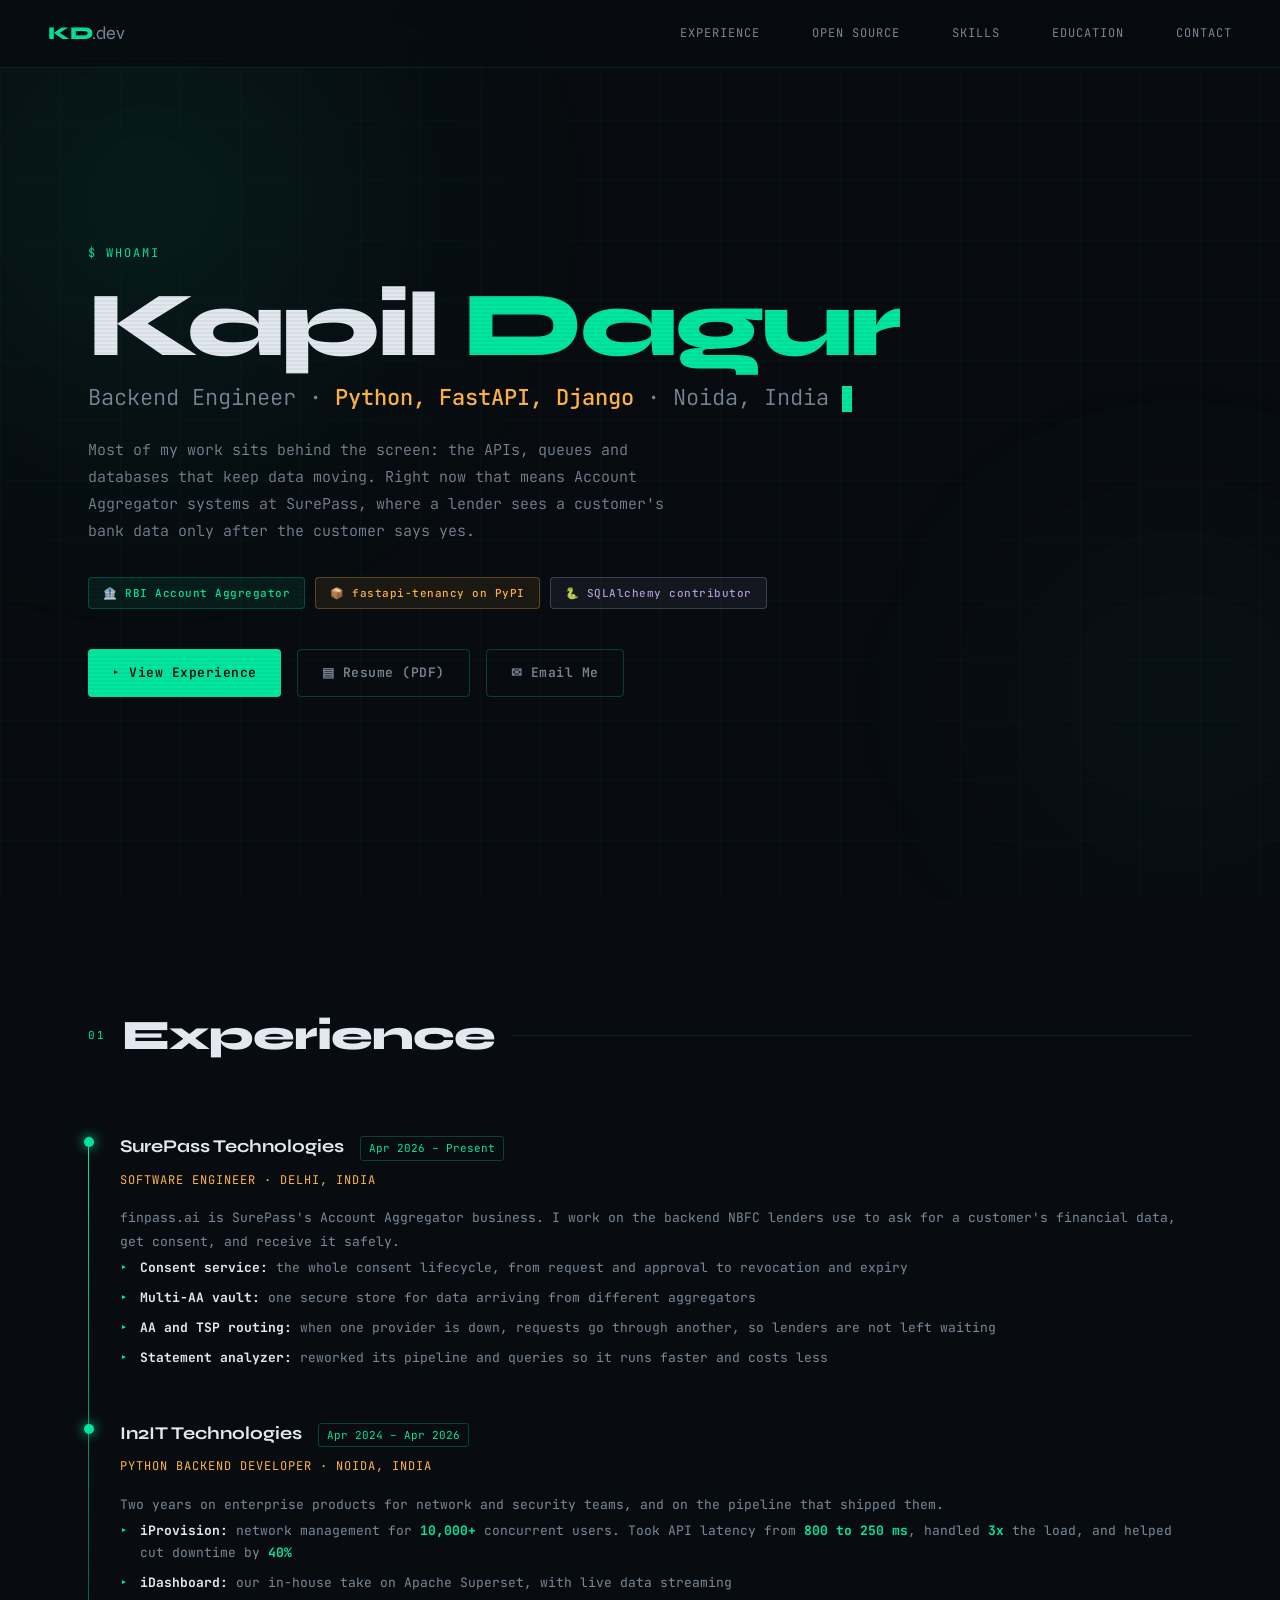
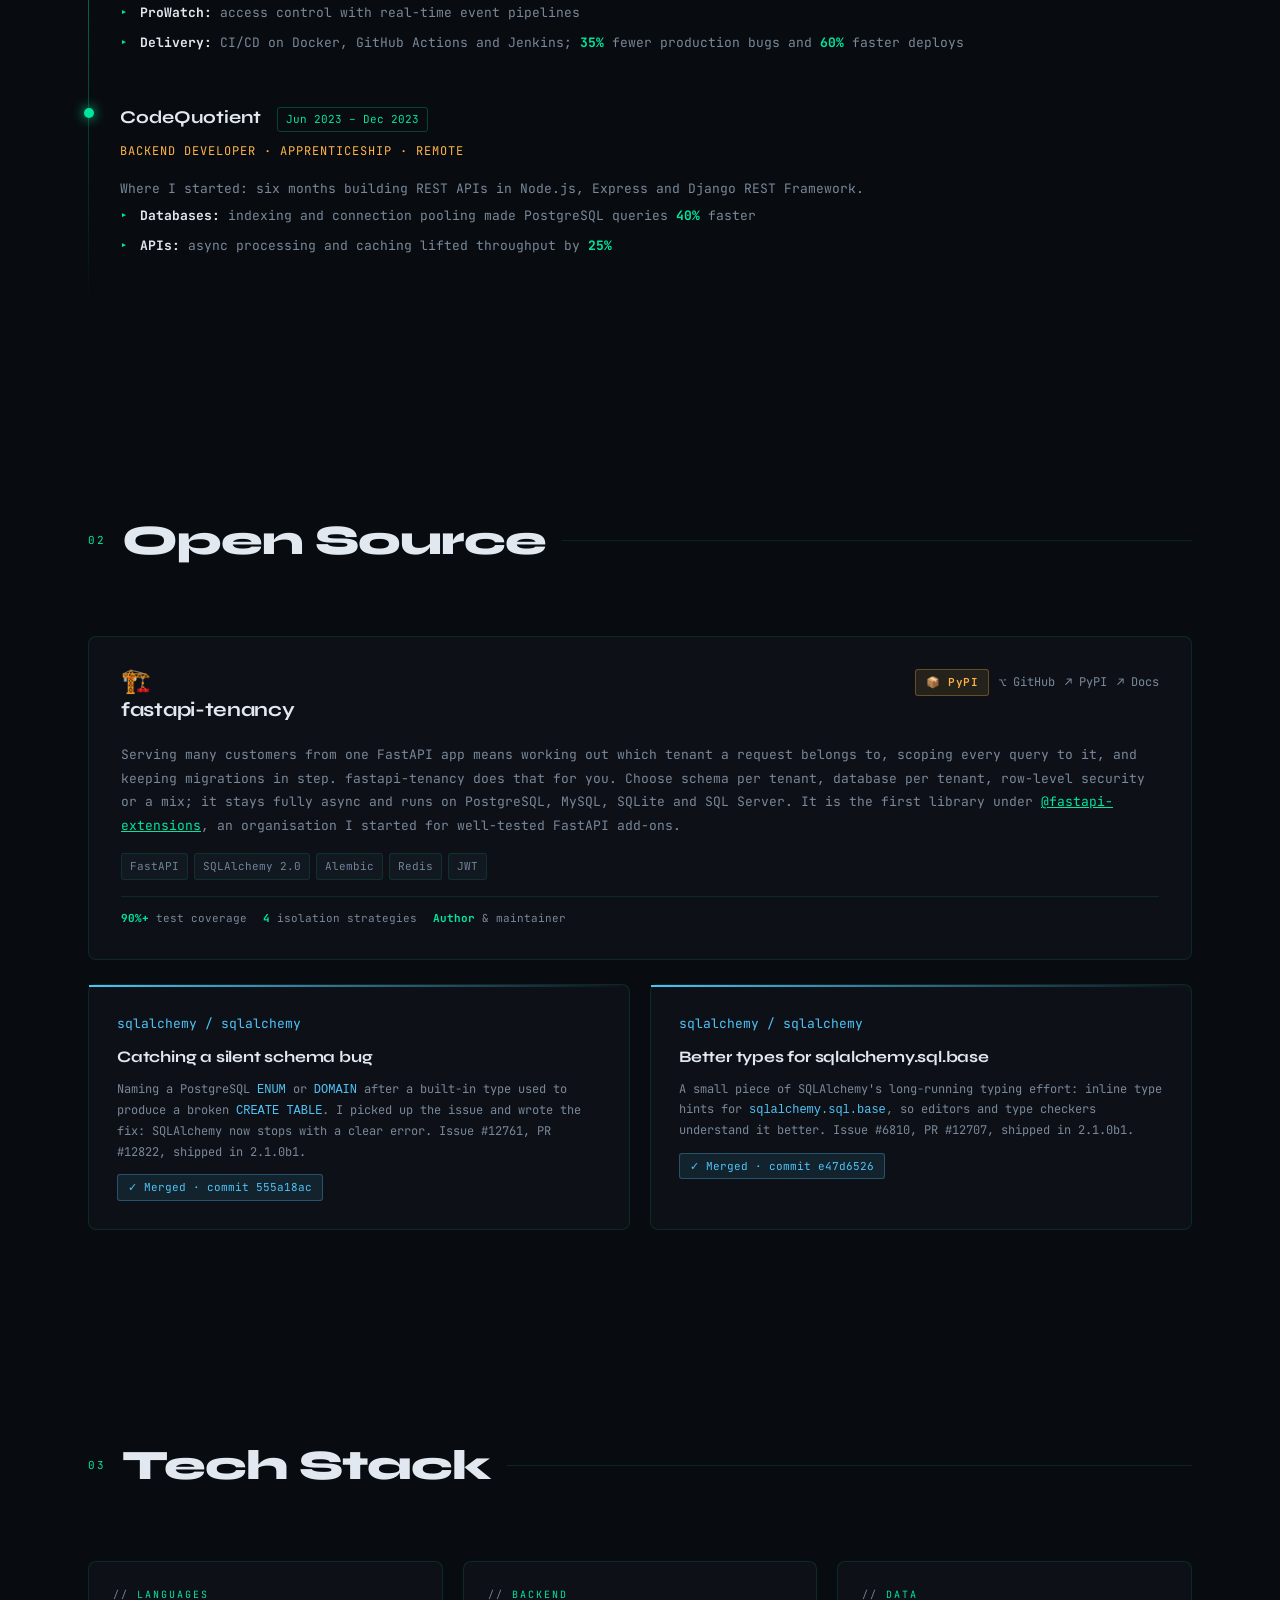
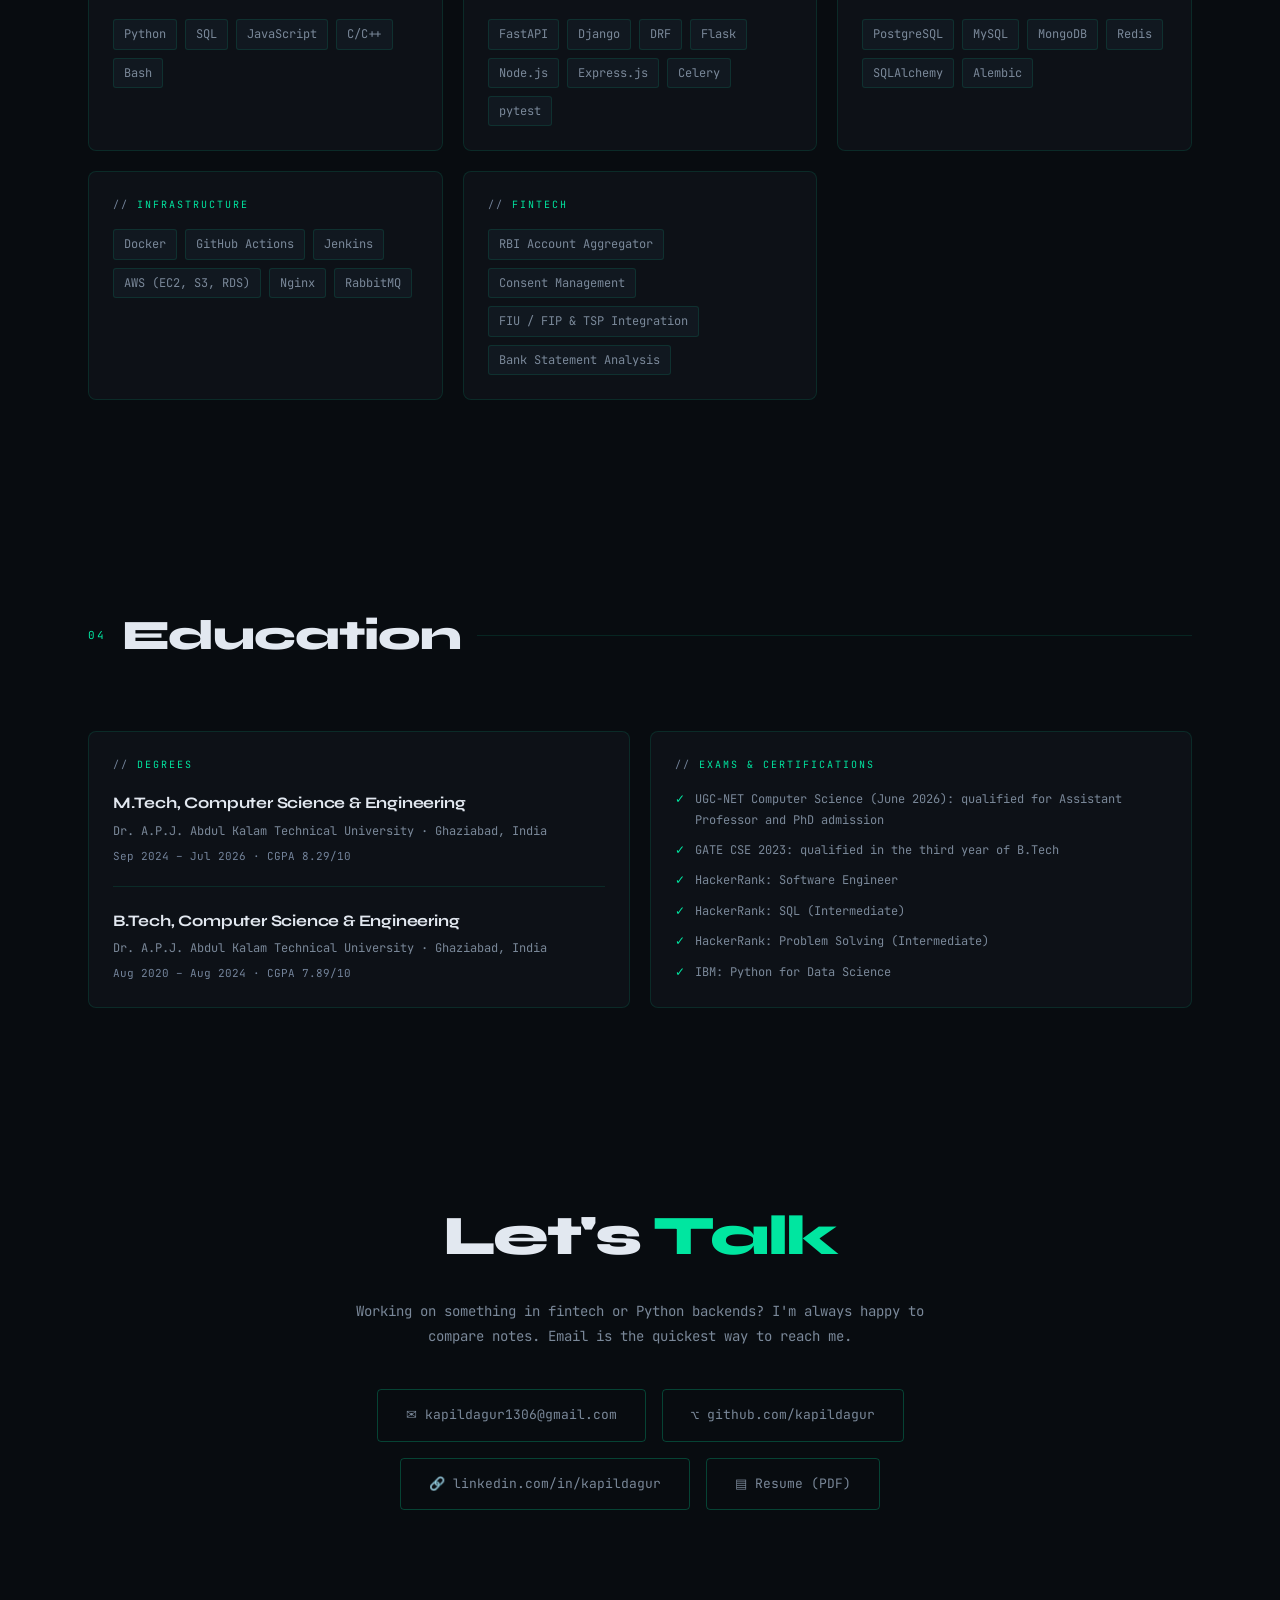
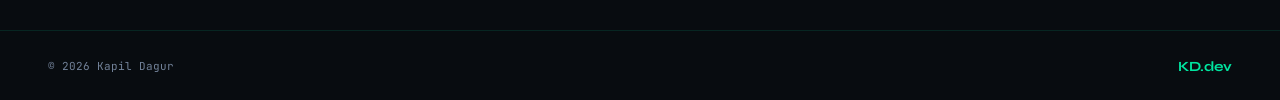
==== commit cc2f6b23: "Refresh portfolio and one-page A4 resume Trim site components, rewrite copy, left-align hero, keep c" ====
--- a/index.html
+++ b/index.html
@@ -1,22 +1,21 @@
 <!DOCTYPE html>
 <html lang="en">
 <head>
-<script>document.documentElement.className += ' js';</script>
 <meta charset="UTF-8" />
 <meta name="viewport" content="width=device-width, initial-scale=1.0" />
-<title>Kapil Dagur — Backend Engineer</title>
-<meta name="description" content="Kapil Dagur — software engineer at SurePass Technologies, Noida. Builds RBI Account Aggregator systems with FastAPI, Django and SQLAlchemy; author of fastapi-tenancy and SQLAlchemy contributor." />
+<title>Kapil Dagur · Backend Engineer</title>
+<meta name="description" content="Kapil Dagur, software engineer at SurePass Technologies, Noida. Builds RBI Account Aggregator systems with FastAPI, Django and SQLAlchemy; author of fastapi-tenancy and SQLAlchemy contributor." />
 <meta name="author" content="Kapil Dagur" />
 <meta name="theme-color" content="#080c10" />
 <link rel="canonical" href="https://kapildagur.github.io/" />
 <link rel="icon" href="data:image/svg+xml,%3Csvg xmlns='http://www.w3.org/2000/svg' viewBox='0 0 64 64'%3E%3Crect width='64' height='64' rx='12' fill='%23080c10'/%3E%3Ctext x='32' y='44' font-family='monospace' font-size='28' font-weight='700' fill='%2300e6a0' text-anchor='middle'%3EKD%3C/text%3E%3C/svg%3E" />
 <meta property="og:type" content="website" />
 <meta property="og:url" content="https://kapildagur.github.io/" />
-<meta property="og:title" content="Kapil Dagur — Backend Engineer" />
+<meta property="og:title" content="Kapil Dagur · Backend Engineer" />
 <meta property="og:description" content="Backend engineer building scalable APIs with FastAPI, Django and SQLAlchemy. Author of fastapi-tenancy; SQLAlchemy contributor." />
 <meta property="og:image" content="https://github.com/kapildagur.png" />
 <meta name="twitter:card" content="summary" />
-<meta name="twitter:title" content="Kapil Dagur — Backend Engineer" />
+<meta name="twitter:title" content="Kapil Dagur · Backend Engineer" />
 <meta name="twitter:description" content="Backend engineer building scalable APIs with FastAPI, Django and SQLAlchemy. Author of fastapi-tenancy; SQLAlchemy contributor." />
 <meta name="twitter:image" content="https://github.com/kapildagur.png" />
 <link rel="preconnect" href="https://fonts.googleapis.com" />
@@ -76,6 +75,7 @@
   }
   .skip-link:focus { left: 0; }
 
+
   /* Custom cursor */
   .cursor {
     position: fixed;
@@ -115,6 +115,16 @@
     .cursor, .cursor-ring { display: none; }
   }
 
+  /* Terminal blinker */
+  .cursor-blink {
+    display: inline-block;
+    width: 10px; height: 1.2em;
+    background: var(--green);
+    vertical-align: text-bottom;
+    animation: blink 1s step-end infinite;
+  }
+  @keyframes blink { 0%,100% { opacity: 1; } 50% { opacity: 0; } }
+
   /* Scanlines overlay */
   body::before {
     content: '';
@@ -248,8 +258,7 @@
   }
   .hero-content {
     max-width: 900px;
-    margin: 0 auto;
-    text-align: center;
+    text-align: left;
   }
 
   .hero-prompt {
@@ -283,7 +292,7 @@
   .hero-badges {
     display: flex;
     flex-wrap: wrap;
-    justify-content: center;
+    justify-content: flex-start;
     gap: 10px;
     margin-bottom: 40px;
   }
@@ -314,7 +323,7 @@
   .hero-cta {
     display: flex;
     flex-wrap: wrap;
-    justify-content: center;
+    justify-content: flex-start;
     gap: 16px;
   }
 
@@ -354,16 +363,6 @@
     transform: translateY(-2px);
   }
 
-  /* Terminal blinker */
-  .cursor-blink {
-    display: inline-block;
-    width: 10px; height: 1.2em;
-    background: var(--green);
-    vertical-align: text-bottom;
-    animation: blink 1s step-end infinite;
-  }
-  @keyframes blink { 0%,100% { opacity: 1; } 50% { opacity: 0; } }
-
   @keyframes fadeUp {
     from { opacity: 0; transform: translateY(24px); }
     to { opacity: 1; transform: translateY(0); }
@@ -403,59 +402,6 @@
     flex: 1;
     height: 1px;
     background: var(--border);
-  }
-
-  /* METRICS */
-  .metrics-grid {
-    display: grid;
-    grid-template-columns: repeat(auto-fit, minmax(200px, 1fr));
-    gap: 16px;
-  }
-
-  .metric-card {
-    background: var(--bg2);
-    border: 1px solid var(--border);
-    border-radius: 8px;
-    padding: 28px 24px;
-    transition: all 0.3s;
-    position: relative;
-    overflow: hidden;
-  }
-  .metric-card::before {
-    content: '';
-    position: absolute;
-    top: 0; left: 0; right: 0;
-    height: 2px;
-    background: var(--green);
-    transform: scaleX(0);
-    transform-origin: left;
-    transition: transform 0.3s;
-  }
-  .metric-card:hover::before { transform: scaleX(1); }
-  .metric-card:hover {
-    border-color: var(--border2);
-    transform: translateY(-4px);
-    box-shadow: 0 20px 40px rgba(0,0,0,0.4);
-  }
-
-  .metric-value {
-    font-family: var(--font-display);
-    font-size: 40px;
-    font-weight: 800;
-    color: var(--green);
-    line-height: 1;
-    margin-bottom: 8px;
-  }
-  .metric-label {
-    font-size: 11px;
-    color: var(--text-muted);
-    text-transform: uppercase;
-    letter-spacing: 1px;
-  }
-  .metric-sub {
-    font-size: 11px;
-    color: var(--text-dim);
-    margin-top: 4px;
   }
 
   /* SKILLS */
@@ -887,23 +833,8 @@
     color: var(--green);
   }
 
-  /* Animated counter */
-  .counter { display: inline-block; }
-
-  /* Scroll fade-in */
-  .reveal {
-    transition: opacity 0.7s ease, transform 0.7s ease;
-  }
-
-  /* Entrance animations are gated on the `js` class set in <head>, so if
-     scripting is off or fails the whole page renders fully visible. */
-  .js .hero-prompt { opacity: 0; animation: fadeUp 0.6s ease 0.2s forwards; }
-  .js .hero-name   { opacity: 0; animation: fadeUp 0.7s ease 0.4s forwards; }
-  .js .hero-role   { opacity: 0; animation: fadeUp 0.7s ease 0.6s forwards; }
-  .js .hero-badges { opacity: 0; animation: fadeUp 0.7s ease 0.8s forwards; }
-  .js .hero-cta    { opacity: 0; animation: fadeUp 0.7s ease 1s   forwards; }
-  .js .reveal { opacity: 0; transform: translateY(30px); }
-  .js .reveal.visible { opacity: 1; transform: translateY(0); }
+
+
 
   /* Scrollbar */
   ::-webkit-scrollbar { width: 4px; }
@@ -965,10 +896,8 @@
     body::before { display: none; }
     .cursor, .cursor-ring { display: none; }
     html.cursor-on body { cursor: auto; }
-    .js .reveal, .js .reveal.visible { opacity: 1; transform: none; }
-    .js .hero-prompt, .js .hero-name, .js .hero-role,
-    .js .hero-badges, .js .hero-cta { opacity: 1; animation: none; }
-    .metric-card:hover, .project-card:hover, .contrib-card:hover,
+    .cursor-blink { animation: none; }
+    .project-card:hover, .contrib-card:hover,
     .contact-link:hover, .btn-primary:hover, .btn-outline:hover { transform: none; }
   }
 </style>
@@ -986,19 +915,17 @@
   <button class="nav-toggle" id="navToggle" type="button"
           aria-label="Open navigation" aria-expanded="false" aria-controls="navLinks">☰</button>
   <ul class="nav-links" id="navLinks">
-    <li><a href="#metrics">Metrics</a></li>
+    <li><a href="#experience">Experience</a></li>
+    <li><a href="#oss">Open Source</a></li>
     <li><a href="#skills">Skills</a></li>
-    <li><a href="#projects">Projects</a></li>
-    <li><a href="#experience">Experience</a></li>
     <li><a href="#education">Education</a></li>
-    <li><a href="#oss">OSS</a></li>
     <li><a href="#contact">Contact</a></li>
   </ul>
 </nav>
 
+<main id="main" tabindex="-1">
+
 <!-- HERO -->
-<main id="main" tabindex="-1">
-
 <section id="hero">
   <div class="hero-bg-circle" aria-hidden="true"></div>
   <div class="hero-bg-circle" aria-hidden="true"></div>
@@ -1007,96 +934,188 @@
     <p class="hero-prompt">whoami</p>
     <h1 class="hero-name">Kapil <span class="accent">Dagur</span></h1>
     <p class="hero-role">
-      Backend Engineer &amp; OSS Author · <strong>FastAPI · SQLAlchemy · Agentic AI</strong>
-      <span class="cursor-blink"></span>
+      Backend Engineer · <strong>Python, FastAPI, Django</strong> · Noida, India
+      <span class="cursor-blink" aria-hidden="true"></span>
+    </p>
+    <p class="hero-role" style="max-width:620px; margin:-12px 0 32px; font-size:15px; line-height:1.8;">
+      Most of my work sits behind the screen: the APIs, queues and databases that keep data
+      moving. Right now that means Account Aggregator systems at SurePass, where a lender sees a
+      customer's bank data only after the customer says yes.
     </p>
     <div class="hero-badges">
-      <span class="badge">⚡ 70% API Speedup</span>
-      <span class="badge">🐍 2 SQLAlchemy Commits Merged</span>
-      <span class="badge badge-amber">📦 1 PyPI Package</span>
-      <span class="badge badge-blue">🤖 Agentic AI / MCP</span>
-      <span class="badge badge-purple">🏗️ Founder @fastapi-extensions</span>
-      <span class="badge">👥 10,000+ concurrent users</span>
+      <span class="badge">🏦 RBI Account Aggregator</span>
+      <span class="badge badge-amber">📦 fastapi-tenancy on PyPI</span>
+      <span class="badge badge-purple">🐍 SQLAlchemy contributor</span>
     </div>
     <div class="hero-cta">
-      <a href="#projects" class="btn btn-primary">▸ View Projects</a>
-      <a href="Resume_-_KAPIL_DAGUR.pdf" target="_blank" rel="noopener noreferrer" class="btn btn-outline">▤ Résumé (PDF)</a>
-      <a href="https://github.com/kapildagur" target="_blank" rel="noopener noreferrer" class="btn btn-outline">⌥ GitHub Profile</a>
+      <a href="#experience" class="btn btn-primary">▸ View Experience</a>
+      <a href="Resume_-_KAPIL_DAGUR.pdf" target="_blank" rel="noopener noreferrer" class="btn btn-outline">▤ Resume (PDF)</a>
       <a href="mailto:kapildagur1306@gmail.com" class="btn btn-outline">✉ Email Me</a>
     </div>
    </div>
   </div>
 </section>
 
-<!-- METRICS -->
-<section id="metrics">
+<!-- EXPERIENCE -->
+<section id="experience">
   <div class="section-label" data-num="01">
-    <h2>Impact Metrics</h2>
+    <h2>Experience</h2>
   </div>
-  <div class="metrics-grid reveal">
-    <div class="metric-card">
-      <div class="metric-value"><span class="counter" data-target="70">0</span><span>%</span></div>
-      <div class="metric-label">API Response Faster</div>
-      <div class="metric-sub">800ms → 250ms via Redis + Celery</div>
-    </div>
-    <div class="metric-card">
-      <div class="metric-value"><span class="counter" data-target="35">0</span><span>%</span></div>
-      <div class="metric-label">Production Bugs Reduced</div>
-      <div class="metric-sub">CI/CD automation & 85%+ coverage</div>
-    </div>
-    <div class="metric-card">
-      <div class="metric-value"><span class="counter" data-target="60">0</span><span>%</span></div>
-      <div class="metric-label">Deployment Time Cut</div>
-      <div class="metric-sub">GitHub Actions + Docker pipelines</div>
-    </div>
-    <div class="metric-card">
-      <div class="metric-value"><span class="counter" data-target="3">0</span><span>×</span></div>
-      <div class="metric-label">Concurrent Scale</div>
-      <div class="metric-sub">10,000+ concurrent users served</div>
-    </div>
-    <div class="metric-card">
-      <div class="metric-value"><span class="counter" data-target="2">0</span></div>
-      <div class="metric-label">SQLAlchemy Commits Merged</div>
-      <div class="metric-sub">Authored commits released in 2.1.0b1</div>
-    </div>
-    <div class="metric-card">
-      <div class="metric-value"><span class="counter" data-target="95">0</span><span>%+</span></div>
-      <div class="metric-label">Test Coverage</div>
-      <div class="metric-sub">fastapi-tenancy library</div>
-    </div>
+  <div class="timeline">
+
+    <div class="timeline-item">
+      <div class="exp-meta">
+        <span class="exp-company">SurePass Technologies</span>
+        <span class="exp-period">Apr 2026 – Present</span>
+      </div>
+      <div class="exp-role">Software Engineer · Delhi, India</div>
+      <p class="project-desc" style="margin:8px 0 4px;">
+        finpass.ai is SurePass's Account Aggregator business. I work on the backend NBFC lenders
+        use to ask for a customer's financial data, get consent, and receive it safely.
+      </p>
+      <ul class="exp-bullets">
+        <li><strong style="color:var(--text)">Consent service:</strong> the whole consent lifecycle, from request and approval to revocation and expiry</li>
+        <li><strong style="color:var(--text)">Multi-AA vault:</strong> one secure store for data arriving from different aggregators</li>
+        <li><strong style="color:var(--text)">AA and TSP routing:</strong> when one provider is down, requests go through another, so lenders are not left waiting</li>
+        <li><strong style="color:var(--text)">Statement analyzer:</strong> reworked its pipeline and queries so it runs faster and costs less</li>
+      </ul>
+    </div>
+
+    <div class="timeline-item">
+      <div class="exp-meta">
+        <span class="exp-company">In2IT Technologies</span>
+        <span class="exp-period">Apr 2024 – Apr 2026</span>
+      </div>
+      <div class="exp-role">Python Backend Developer · Noida, India</div>
+      <p class="project-desc" style="margin:8px 0 4px;">
+        Two years on enterprise products for network and security teams, and on the pipeline that shipped them.
+      </p>
+      <ul class="exp-bullets">
+        <li><strong style="color:var(--text)">iProvision:</strong> network management for <strong style="color:var(--green)">10,000+</strong> concurrent users. Took API latency from <strong style="color:var(--green)">800 to 250 ms</strong>, handled <strong style="color:var(--green)">3x</strong> the load, and helped cut downtime by <strong style="color:var(--green)">40%</strong></li>
+        <li><strong style="color:var(--text)">iDashboard:</strong> our in-house take on Apache Superset, with live data streaming</li>
+        <li><strong style="color:var(--text)">ProWatch:</strong> access control with real-time event pipelines</li>
+        <li><strong style="color:var(--text)">Delivery:</strong> CI/CD on Docker, GitHub Actions and Jenkins; <strong style="color:var(--green)">35%</strong> fewer production bugs and <strong style="color:var(--green)">60%</strong> faster deploys</li>
+      </ul>
+    </div>
+
+    <div class="timeline-item">
+      <div class="exp-meta">
+        <span class="exp-company">CodeQuotient</span>
+        <span class="exp-period">Jun 2023 – Dec 2023</span>
+      </div>
+      <div class="exp-role">Backend Developer · Apprenticeship · Remote</div>
+      <p class="project-desc" style="margin:8px 0 4px;">
+        Where I started: six months building REST APIs in Node.js, Express and Django REST Framework.
+      </p>
+      <ul class="exp-bullets">
+        <li><strong style="color:var(--text)">Databases:</strong> indexing and connection pooling made PostgreSQL queries <strong style="color:var(--green)">40%</strong> faster</li>
+        <li><strong style="color:var(--text)">APIs:</strong> async processing and caching lifted throughput by <strong style="color:var(--green)">25%</strong></li>
+      </ul>
+    </div>
+
   </div>
 </section>
 
+<!-- OPEN SOURCE -->
+<section id="oss">
+  <div class="section-label" data-num="02">
+    <h2>Open Source</h2>
+  </div>
+
+  <div class="projects-grid">
+    <div class="project-card featured">
+      <div class="featured-left">
+        <div class="project-header">
+          <div>
+            <div class="project-icon">🏗️</div>
+            <div class="project-name">fastapi-tenancy</div>
+          </div>
+          <div style="display:flex; gap:10px; align-items:center; flex-wrap:wrap;">
+            <span class="pypi-chip">📦 PyPI</span>
+            <div class="project-links">
+              <a href="https://github.com/fastapi-extensions/fastapi-tenancy" target="_blank" rel="noopener noreferrer">⌥ GitHub</a>
+              <a href="https://pypi.org/project/fastapi-tenancy/" target="_blank" rel="noopener noreferrer">↗ PyPI</a>
+              <a href="https://fastapi-tenancy.readthedocs.io" target="_blank" rel="noopener noreferrer">↗ Docs</a>
+            </div>
+          </div>
+        </div>
+        <p class="project-desc">
+          Serving many customers from one FastAPI app means working out which tenant a request
+          belongs to, scoping every query to it, and keeping migrations in step. fastapi-tenancy
+          does that for you. Choose schema per tenant, database per tenant, row-level security or
+          a mix; it stays fully async and runs on PostgreSQL, MySQL, SQLite and SQL Server.
+          It is the first library under
+          <a href="https://github.com/fastapi-extensions" target="_blank" rel="noopener noreferrer" style="color:var(--green)">@fastapi-extensions</a>,
+          an organisation I started for well-tested FastAPI add-ons.
+        </p>
+        <div class="project-stack">
+          <span class="stack-pill">FastAPI</span>
+          <span class="stack-pill">SQLAlchemy 2.0</span>
+          <span class="stack-pill">Alembic</span>
+          <span class="stack-pill">Redis</span>
+          <span class="stack-pill">JWT</span>
+        </div>
+        <div class="project-stat">
+          <span class="stat-item"><strong>90%+</strong> test coverage</span>
+          <span class="stat-item"><strong>4</strong> isolation strategies</span>
+          <span class="stat-item"><strong>Author</strong> &amp; maintainer</span>
+        </div>
+      </div>
+    </div>
+  </div>
+
+  <div class="contrib-grid" style="margin-top:24px;">
+    <div class="contrib-card">
+      <div class="contrib-repo">sqlalchemy / sqlalchemy</div>
+      <div class="contrib-pr">Catching a silent schema bug</div>
+      <p class="contrib-desc">
+        Naming a PostgreSQL <code style="color:var(--blue)">ENUM</code> or <code style="color:var(--blue)">DOMAIN</code> after a built-in type used to produce a broken <code style="color:var(--blue)">CREATE TABLE</code>. I picked up the issue and wrote the fix: SQLAlchemy now stops with a clear error. Issue #12761, PR #12822, shipped in 2.1.0b1.
+      </p>
+      <a class="pr-badge" href="https://github.com/sqlalchemy/sqlalchemy/commit/555a18ac02" target="_blank" rel="noopener noreferrer">✓ Merged · commit 555a18ac</a>
+    </div>
+
+    <div class="contrib-card">
+      <div class="contrib-repo">sqlalchemy / sqlalchemy</div>
+      <div class="contrib-pr">Better types for sqlalchemy.sql.base</div>
+      <p class="contrib-desc">
+        A small piece of SQLAlchemy's long-running typing effort: inline type hints for <code style="color:var(--blue)">sqlalchemy.sql.base</code>, so editors and type checkers understand it better. Issue #6810, PR #12707, shipped in 2.1.0b1.
+      </p>
+      <a class="pr-badge" href="https://github.com/sqlalchemy/sqlalchemy/commit/e47d652653" target="_blank" rel="noopener noreferrer">✓ Merged · commit e47d6526</a>
+    </div>
+  </div>
+</section>
+
 <!-- SKILLS -->
 <section id="skills">
-  <div class="section-label" data-num="02">
+  <div class="section-label" data-num="03">
     <h2>Tech Stack</h2>
   </div>
-  <div class="skills-container reveal">
+  <div class="skills-container">
     <div class="skill-group">
       <div class="skill-group-title">Languages</div>
       <div class="skill-tags">
         <span class="skill-tag">Python</span>
+        <span class="skill-tag">SQL</span>
         <span class="skill-tag">JavaScript</span>
-        <span class="skill-tag">SQL</span>
         <span class="skill-tag">C/C++</span>
         <span class="skill-tag">Bash</span>
       </div>
     </div>
     <div class="skill-group">
-      <div class="skill-group-title">Backend Frameworks</div>
+      <div class="skill-group-title">Backend</div>
       <div class="skill-tags">
         <span class="skill-tag">FastAPI</span>
         <span class="skill-tag">Django</span>
         <span class="skill-tag">DRF</span>
         <span class="skill-tag">Flask</span>
-        <span class="skill-tag">Django Ninja</span>
         <span class="skill-tag">Node.js</span>
         <span class="skill-tag">Express.js</span>
+        <span class="skill-tag">Celery</span>
+        <span class="skill-tag">pytest</span>
       </div>
     </div>
     <div class="skill-group">
-      <div class="skill-group-title">Databases & ORM</div>
+      <div class="skill-group-title">Data</div>
       <div class="skill-tags">
         <span class="skill-tag">PostgreSQL</span>
         <span class="skill-tag">MySQL</span>
@@ -1107,290 +1126,59 @@
       </div>
     </div>
     <div class="skill-group">
-      <div class="skill-group-title">DevOps & Cloud</div>
+      <div class="skill-group-title">Infrastructure</div>
       <div class="skill-tags">
         <span class="skill-tag">Docker</span>
         <span class="skill-tag">GitHub Actions</span>
         <span class="skill-tag">Jenkins</span>
         <span class="skill-tag">AWS (EC2, S3, RDS)</span>
         <span class="skill-tag">Nginx</span>
-        <span class="skill-tag">Celery</span>
         <span class="skill-tag">RabbitMQ</span>
       </div>
     </div>
     <div class="skill-group">
-      <div class="skill-group-title">Fintech / Account Aggregator</div>
+      <div class="skill-group-title">Fintech</div>
       <div class="skill-tags">
         <span class="skill-tag">RBI Account Aggregator</span>
         <span class="skill-tag">Consent Management</span>
-        <span class="skill-tag">FIU / FIP Integration</span>
-        <span class="skill-tag">TSP Integration</span>
+        <span class="skill-tag">FIU / FIP &amp; TSP Integration</span>
         <span class="skill-tag">Bank Statement Analysis</span>
       </div>
     </div>
-    <div class="skill-group">
-      <div class="skill-group-title">Agentic AI / MCP</div>
-      <div class="skill-tags">
-        <span class="skill-tag">Model Context Protocol</span>
-        <span class="skill-tag">LLM Tool Use</span>
-        <span class="skill-tag">AI Agents</span>
-        <span class="skill-tag">Anthropic API</span>
-        <span class="skill-tag">OpenAI API</span>
-        <span class="skill-tag">Function Calling</span>
-      </div>
-    </div>
-    <div class="skill-group">
-      <div class="skill-group-title">API & Testing</div>
-      <div class="skill-tags">
-        <span class="skill-tag">RESTful APIs</span>
-        <span class="skill-tag">GraphQL</span>
-        <span class="skill-tag">OpenAPI/Swagger</span>
-        <span class="skill-tag">JWT Auth</span>
-        <span class="skill-tag">pytest</span>
-        <span class="skill-tag">TDD</span>
-      </div>
-    </div>
   </div>
 </section>
 
-<!-- PROJECTS -->
-<section id="projects">
-  <div class="section-label" data-num="03">
-    <h2>Projects</h2>
+<!-- EDUCATION -->
+<section id="education">
+  <div class="section-label" data-num="04">
+    <h2>Education</h2>
   </div>
-  <div class="projects-grid reveal">
-
-    <!-- Featured: fastapi-tenancy -->
-    <div class="project-card featured">
-      <div class="featured-left">
-        <div class="project-header">
-          <div>
-            <div class="project-icon">🏗️</div>
-            <div class="project-name">fastapi-tenancy</div>
-          </div>
-          <div style="display:flex; gap:10px; align-items:center; flex-wrap:wrap;">
-            <span class="pypi-chip">📦 PyPI Published</span>
-            <div class="project-links">
-              <a href="https://github.com/fastapi-extensions/fastapi-tenancy" target="_blank" rel="noopener noreferrer">⌥ GitHub</a>
-              <a href="https://pypi.org/project/fastapi-tenancy/" target="_blank" rel="noopener noreferrer">↗ PyPI</a>
-            </div>
-          </div>
-        </div>
-        <p class="project-desc">
-          Enterprise-grade multi-tenancy library for FastAPI. Supports 4 isolation strategies — schema-per-tenant, database-per-tenant, Row-Level Security, and hybrid mode — with async-first architecture using <code style="color:var(--green)">AsyncSession</code> and <code style="color:var(--green)">contextvars</code>. Zero blocking I/O, auto dialect detection for PostgreSQL, MySQL, SQLite, and MSSQL.
-        </p>
-        <div class="project-stack">
-          <span class="stack-pill">FastAPI</span>
-          <span class="stack-pill">SQLAlchemy 2.0</span>
-          <span class="stack-pill">Alembic</span>
-          <span class="stack-pill">Redis</span>
-          <span class="stack-pill">Docker</span>
-          <span class="stack-pill">JWT</span>
-          <span class="stack-pill">AsyncPG</span>
-          <span class="stack-pill">PostgreSQL</span>
-        </div>
-        <div class="project-stat">
-          <span class="stat-item"><strong>95%+</strong> test coverage</span>
-          <span class="stat-item"><strong>4</strong> isolation strategies</span>
-          <span class="stat-item"><strong>async-first</strong> architecture</span>
-          <span class="stat-item"><strong>PyPI</strong> published</span>
-        </div>
-      </div>
-      <div class="featured-right">
-        <div class="code-line"><span class="code-comment"># pip install fastapi-tenancy</span></div>
-        <div class="code-line" style="margin-top:12px;"><span class="code-key">from</span> <span class="code-val">fastapi_tenancy</span> <span class="code-key">import</span> TenantContext</div>
-        <div class="code-line" style="margin-top:8px;"><span class="code-comment"># 4 Isolation Strategies:</span></div>
-        <div class="code-line"><span class="code-key">strategy</span> = <span class="code-str">"schema-per-tenant"</span></div>
-        <div class="code-line"><span class="code-key">strategy</span> = <span class="code-str">"database-per-tenant"</span></div>
-        <div class="code-line"><span class="code-key">strategy</span> = <span class="code-str">"rls"</span></div>
-        <div class="code-line"><span class="code-key">strategy</span> = <span class="code-str">"hybrid"</span></div>
-        <div class="code-line" style="margin-top:12px;"><span class="code-comment"># Zero blocking I/O</span></div>
-        <div class="code-line"><span class="code-key">async</span> <span class="code-key">def</span> <span class="code-val">get_tenant</span>():</div>
-        <div class="code-line">&nbsp;&nbsp;<span class="code-key">await</span> TenantContext.set(tenant_id)</div>
-        <div class="code-line" style="margin-top:12px;"><span class="code-comment"># Dialects: PG · MySQL · SQLite · MSSQL</span></div>
-      </div>
-    </div>
-
-
-    <!-- iProvision -->
-    <div class="project-card">
-      <div class="project-header">
-        <div>
-          <div class="project-icon">🌐</div>
-          <div class="project-name">iProvision</div>
-        </div>
-        <div class="project-links">
-          <span class="badge badge-amber" style="font-size:10px; padding:2px 8px;">Enterprise</span>
-        </div>
-      </div>
-      <p class="project-desc">
-        Network resource management platform with SD-WAN and SNMP monitoring. Serves 10,000+ concurrent users with real-time device configuration and automated alerting. Achieved 40% reduction in network downtime.
-      </p>
-      <div class="project-stack">
-        <span class="stack-pill">FastAPI</span>
-        <span class="stack-pill">PostgreSQL</span>
-        <span class="stack-pill">Redis</span>
-        <span class="stack-pill">Celery</span>
-        <span class="stack-pill">SNMP</span>
-        <span class="stack-pill">SD-WAN</span>
-      </div>
-      <div class="project-stat">
-        <span class="stat-item"><strong>10k+</strong> concurrent users</span>
-        <span class="stat-item"><strong>40%</strong> less downtime</span>
-      </div>
-    </div>
-
-    <!-- iDashboard -->
-    <div class="project-card">
-      <div class="project-header">
-        <div>
-          <div class="project-icon">📊</div>
-          <div class="project-name">iDashboard</div>
-        </div>
-        <div class="project-links">
-          <span class="badge badge-amber" style="font-size:10px; padding:2px 8px;">Enterprise</span>
-        </div>
-      </div>
-      <p class="project-desc">
-        Apache Superset successor with live data streaming, customizable chart types (bar, line, pie, heat maps), and OpenAPI-documented APIs enabling seamless third-party integrations.
-      </p>
-      <div class="project-stack">
-        <span class="stack-pill">Python</span>
-        <span class="stack-pill">FastAPI</span>
-        <span class="stack-pill">WebSockets</span>
-        <span class="stack-pill">OpenAPI</span>
-        <span class="stack-pill">PostgreSQL</span>
-      </div>
-      <div class="project-stat">
-        <span class="stat-item"><strong>Live</strong> data streaming</span>
-        <span class="stat-item"><strong>OpenAPI</strong> documented</span>
-      </div>
-    </div>
-
-  </div>
-</section>
-
-<!-- EXPERIENCE -->
-<section id="experience">
-  <div class="section-label" data-num="04">
-    <h2>Experience</h2>
-  </div>
-  <div class="timeline reveal">
-
-    <div class="timeline-item">
-      <div class="exp-meta">
-        <span class="exp-company">SurePass Technologies Pvt. Ltd.</span>
-        <span class="exp-period">Apr 2026 – Present</span>
-      </div>
-      <div class="exp-role">Software Engineer · Full-time · Noida, India</div>
-      <ul class="exp-bullets">
-        <li>Build backend services for <strong style="color:var(--text)">finpass.ai</strong> — SurePass's Account Aggregator subsidiary — delivering RBI-regulated financial data-sharing flows to NBFC lending clients</li>
-        <li>Improved <strong style="color:var(--text)">bank statement analyzer</strong> performance and reduced its running cost through pipeline and query optimisation</li>
-        <li>Developed the <strong style="color:var(--text)">consent management system</strong> for the Account Aggregator flow — consent creation, approval, revocation and expiry — per the RBI AA framework</li>
-        <li>Designed and built a <strong style="color:var(--text)">multi-AA vault system</strong> for secure storage and retrieval of financial information across aggregators</li>
-        <li>Integrated <strong style="color:var(--text)">multiple Account Aggregators and TSPs</strong> behind a unified interface, giving different NBFCs uninterrupted Account Aggregator service</li>
-      </ul>
-    </div>
-
-    <div class="timeline-item">
-      <div class="exp-meta">
-        <span class="exp-company">In2IT Technologies Pvt. Ltd.</span>
-        <span class="exp-period">Apr 2024 – Apr 2026</span>
-      </div>
-      <div class="exp-role">Python Backend Developer · Full-time · Noida, India</div>
-      <ul class="exp-bullets">
-        <li>Built enterprise RESTful APIs for <strong style="color:var(--text)">iProvision</strong> — network management platform serving 10,000+ concurrent users with real-time device configuration and automated alerting; reduced network downtime by 40%</li>
-        <li>Engineered <strong style="color:var(--text)">iDashboard</strong> backend — Apache Superset successor with live data streaming and customizable chart types (bar, line, pie, heat maps)</li>
-        <li>Developed <strong style="color:var(--text)">ProWatch</strong> — enterprise access control system integrating hardware device communication, real-time event pipelines, and RBAC workflows</li>
-        <li>Optimized API response time <strong style="color:var(--green)">800ms → 250ms (70%)</strong> via Redis caching, Celery async queues, PostgreSQL query optimization; scaled concurrent request handling <strong style="color:var(--green)">3×</strong></li>
-        <li>Implemented CI/CD with Docker, GitHub Actions, Jenkins achieving <strong style="color:var(--green)">85%+ code coverage</strong>; reduced production bugs by 35%, deployment time by 60%</li>
-      </ul>
-    </div>
-
-    <div class="timeline-item">
-      <div class="exp-meta">
-        <span class="exp-company">CodeQuotient Pvt. Ltd.</span>
-        <span class="exp-period">Jun 2023 – Dec 2023</span>
-      </div>
-      <div class="exp-role">Backend Developer (Node.js / Python) · Apprenticeship · Remote</div>
-      <ul class="exp-bullets">
-        <li>Developed and optimized RESTful APIs using Node.js, Express.js, and DRF; improved backend throughput by <strong style="color:var(--green)">25%</strong> through async processing and response caching</li>
-        <li>Implemented database indexing, query optimization, and connection pooling in PostgreSQL reducing average query time by <strong style="color:var(--green)">40%</strong>; integrated ELK stack maintaining <strong style="color:var(--green)">99.5%+</strong> uptime</li>
-        <li>Mentored 3 junior developers on REST API design patterns, clean code principles, and backend testing best practices</li>
-      </ul>
-    </div>
-
-  </div>
-</section>
-
-<!-- EDUCATION & CERTIFICATIONS -->
-<section id="education">
-  <div class="section-label" data-num="05">
-    <h2>Education &amp; Certifications</h2>
-  </div>
-  <div class="edu-grid reveal">
+  <div class="edu-grid">
 
     <div class="skill-group">
-      <div class="skill-group-title">Education</div>
+      <div class="skill-group-title">Degrees</div>
       <div class="edu-item">
         <div class="edu-degree">M.Tech, Computer Science &amp; Engineering</div>
         <div class="edu-school">Dr. A.P.J. Abdul Kalam Technical University · Ghaziabad, India</div>
-        <div class="edu-meta">Sep 2024 – Jul 2026 · CGPA 8.29/10 · Grade: A+ (Hons)</div>
+        <div class="edu-meta">Sep 2024 – Jul 2026 · CGPA 8.29/10</div>
       </div>
       <div class="edu-item">
         <div class="edu-degree">B.Tech, Computer Science &amp; Engineering</div>
         <div class="edu-school">Dr. A.P.J. Abdul Kalam Technical University · Ghaziabad, India</div>
-        <div class="edu-meta">Aug 2020 – Aug 2024 · CGPA 7.89/10 · Grade A+</div>
+        <div class="edu-meta">Aug 2020 – Aug 2024 · CGPA 7.89/10</div>
       </div>
     </div>
 
     <div class="skill-group">
-      <div class="skill-group-title">Certifications</div>
+      <div class="skill-group-title">Exams &amp; Certifications</div>
       <ul class="cert-list">
-        <li>HackerRank Certified — Software Engineer</li>
-        <li>HackerRank Certified — Software Engineer Intern</li>
-        <li>HackerRank Certified — SQL (Intermediate)</li>
-        <li>HackerRank Certified — Problem Solving (Intermediate)</li>
-        <li>IBM — Python for Data Science</li>
-        <li>Cognitive Class — SQL and Relational Databases 101</li>
+        <li>UGC-NET Computer Science (June 2026): qualified for Assistant Professor and PhD admission</li>
+        <li>GATE CSE 2023: qualified in the third year of B.Tech</li>
+        <li>HackerRank: Software Engineer</li>
+        <li>HackerRank: SQL (Intermediate)</li>
+        <li>HackerRank: Problem Solving (Intermediate)</li>
+        <li>IBM: Python for Data Science</li>
       </ul>
-    </div>
-
-  </div>
-</section>
-
-<!-- OSS CONTRIBUTIONS -->
-<section id="oss">
-  <div class="section-label" data-num="06">
-    <h2>Open Source</h2>
-  </div>
-  <div class="contrib-grid reveal">
-
-    <div class="contrib-card">
-      <div class="contrib-repo">sqlalchemy / sqlalchemy</div>
-      <div class="contrib-pr">PostgreSQL ENUM/DOMAIN Reserved-Name Conflict</div>
-      <p class="contrib-desc">
-        A PostgreSQL <code style="color:var(--blue)">ENUM</code> or <code style="color:var(--blue)">DOMAIN</code> sharing its name with a built-in type rendered incorrectly in <code style="color:var(--blue)">CREATE TABLE</code>. Patch raises a clear error for the ambiguous case. Filed as issue #12761, submitted as PR #12822, merged through SQLAlchemy's Gerrit workflow and released in 2.1.0b1.
-      </p>
-      <a class="pr-badge" href="https://github.com/sqlalchemy/sqlalchemy/commit/555a18ac02" target="_blank" rel="noopener noreferrer">✓ Merged · commit 555a18ac</a>
-    </div>
-
-    <div class="contrib-card">
-      <div class="contrib-repo">sqlalchemy / sqlalchemy</div>
-      <div class="contrib-pr">mypy Type Coverage in sqlalchemy.sql.base</div>
-      <p class="contrib-desc">
-        Expanded inline PEP 484 annotations across <code style="color:var(--blue)">sqlalchemy.sql.base</code> as part of the project's typing effort (issue #6810), improving IDE support and type-safety downstream. Submitted as PR #12707, merged via Gerrit and released in 2.1.0b1.
-      </p>
-      <a class="pr-badge" href="https://github.com/sqlalchemy/sqlalchemy/commit/e47d652653" target="_blank" rel="noopener noreferrer">✓ Merged · commit e47d6526</a>
-    </div>
-
-    <div class="contrib-card" style="border-color: rgba(0,230,160,0.2);">
-      <div class="contrib-repo" style="color:var(--green);">fastapi-extensions / fastapi-tenancy</div>
-      <div class="contrib-pr">Founder & Maintainer</div>
-      <p class="contrib-desc">
-        Founded the @fastapi-extensions GitHub organisation to maintain production-grade FastAPI extension libraries. Currently the sole maintainer of fastapi-tenancy, with more extensions planned.
-      </p>
-      <a class="pr-badge" style="color:var(--green); border-color:rgba(0,230,160,0.3); background:rgba(0,230,160,0.08);" href="https://github.com/fastapi-extensions" target="_blank" rel="noopener noreferrer">🌱 Active · PyPI Published</a>
     </div>
 
   </div>
@@ -1399,16 +1187,16 @@
 <!-- CONTACT -->
 <section id="contact">
   <div class="contact-inner">
-    <h2 class="contact-title">Let's <span class="accent">Build</span> Together</h2>
+    <h2 class="contact-title">Let's <span class="accent">Talk</span></h2>
     <p class="contact-desc">
-      Open to collaborating on open source Python projects, backend architecture discussions, and Agentic AI / MCP systems. Always up for an interesting engineering conversation.
+      Working on something in fintech or Python backends? I'm always happy to compare notes.
+      Email is the quickest way to reach me.
     </p>
     <div class="contact-links">
       <a href="mailto:kapildagur1306@gmail.com" class="contact-link">✉ kapildagur1306@gmail.com</a>
       <a href="https://github.com/kapildagur" target="_blank" rel="noopener noreferrer" class="contact-link">⌥ github.com/kapildagur</a>
       <a href="https://linkedin.com/in/kapildagur" target="_blank" rel="noopener noreferrer" class="contact-link">🔗 linkedin.com/in/kapildagur</a>
-      <a href="Resume_-_KAPIL_DAGUR.pdf" target="_blank" rel="noopener noreferrer" class="contact-link">▤ Résumé (PDF)</a>
-      <a href="tel:+918533939537" class="contact-link">📞 +91-8533-939-537</a>
+      <a href="Resume_-_KAPIL_DAGUR.pdf" target="_blank" rel="noopener noreferrer" class="contact-link">▤ Resume (PDF)</a>
     </div>
   </div>
 </section>
@@ -1416,7 +1204,7 @@
 </main>
 
 <footer>
-  <p>© 2026 Kapil Dagur · Built with vanilla HTML/CSS/JS</p>
+  <p>© 2026 Kapil Dagur</p>
   <span class="footer-brand">KD.dev</span>
 </footer>
 
@@ -1450,58 +1238,10 @@
       requestAnimationFrame(animateRing);
     })();
 
-    document.querySelectorAll('a, button, .metric-card, .project-card, .skill-tag').forEach(el => {
+    document.querySelectorAll('a, button, .project-card, .contrib-card, .skill-tag, .badge').forEach(el => {
       el.addEventListener('mouseenter', () => root.classList.add('cursor-lg'));
       el.addEventListener('mouseleave', () => root.classList.remove('cursor-lg'));
     });
-  }
-
-  // Reveal on scroll, with a straight-to-visible fallback.
-  const revealEls = document.querySelectorAll('.reveal');
-  if ('IntersectionObserver' in window && !reduceMotion) {
-    const observer = new IntersectionObserver((entries, obs) => {
-      entries.forEach(entry => {
-        if (entry.isIntersecting) {
-          entry.target.classList.add('visible');
-          obs.unobserve(entry.target);
-        }
-      });
-    }, { threshold: 0.1 });
-    revealEls.forEach(el => observer.observe(el));
-  } else {
-    revealEls.forEach(el => el.classList.add('visible'));
-  }
-
-  // Animated counters. The unit lives in a sibling span, so only the number
-  // node is rewritten and the %/x suffix survives the animation.
-  function animateCounter(el) {
-    const target = parseInt(el.dataset.target, 10);
-    if (reduceMotion || !Number.isFinite(target)) {
-      el.textContent = target;
-      return;
-    }
-    const increment = target / 40;
-    let current = 0;
-    const timer = setInterval(() => {
-      current = Math.min(current + increment, target);
-      el.textContent = Math.floor(current);
-      if (current >= target) clearInterval(timer);
-    }, 30);
-  }
-
-  const counters = document.querySelectorAll('.counter[data-target]');
-  if ('IntersectionObserver' in window) {
-    const counterObserver = new IntersectionObserver((entries, obs) => {
-      entries.forEach(entry => {
-        if (entry.isIntersecting) {
-          animateCounter(entry.target);
-          obs.unobserve(entry.target);
-        }
-      });
-    }, { threshold: 0.3 });
-    counters.forEach(el => counterObserver.observe(el));
-  } else {
-    counters.forEach(el => { el.textContent = el.dataset.target; });
   }
 
   // Mobile navigation.
@@ -1512,14 +1252,14 @@
     navLinks.classList.remove('open');
     navToggle.setAttribute('aria-expanded', 'false');
     navToggle.setAttribute('aria-label', 'Open navigation');
-    navToggle.textContent = '\u2630';
+    navToggle.textContent = '☰';
   }
 
   navToggle.addEventListener('click', () => {
     const open = navLinks.classList.toggle('open');
     navToggle.setAttribute('aria-expanded', String(open));
     navToggle.setAttribute('aria-label', open ? 'Close navigation' : 'Open navigation');
-    navToggle.textContent = open ? '\u2715' : '\u2630';
+    navToggle.textContent = open ? '✕' : '☰';
   });
 
   navLinks.addEventListener('click', e => {
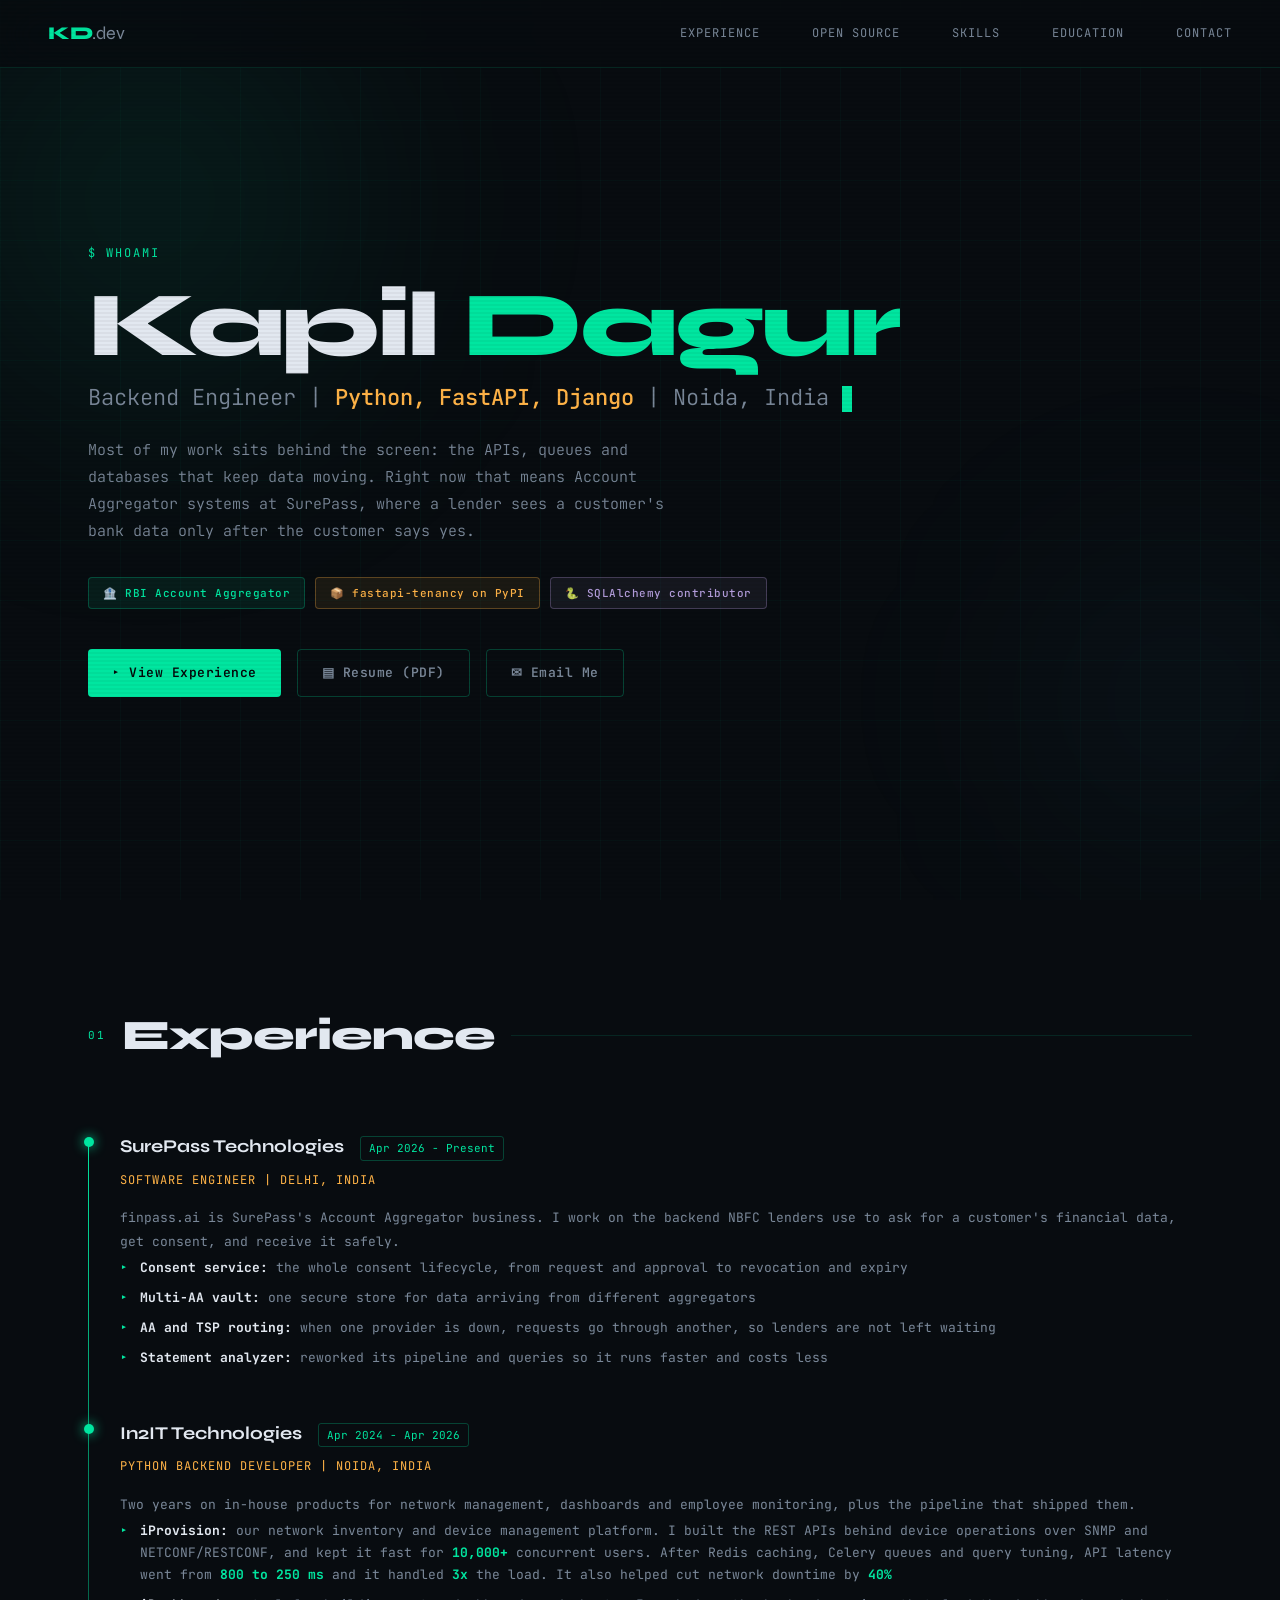
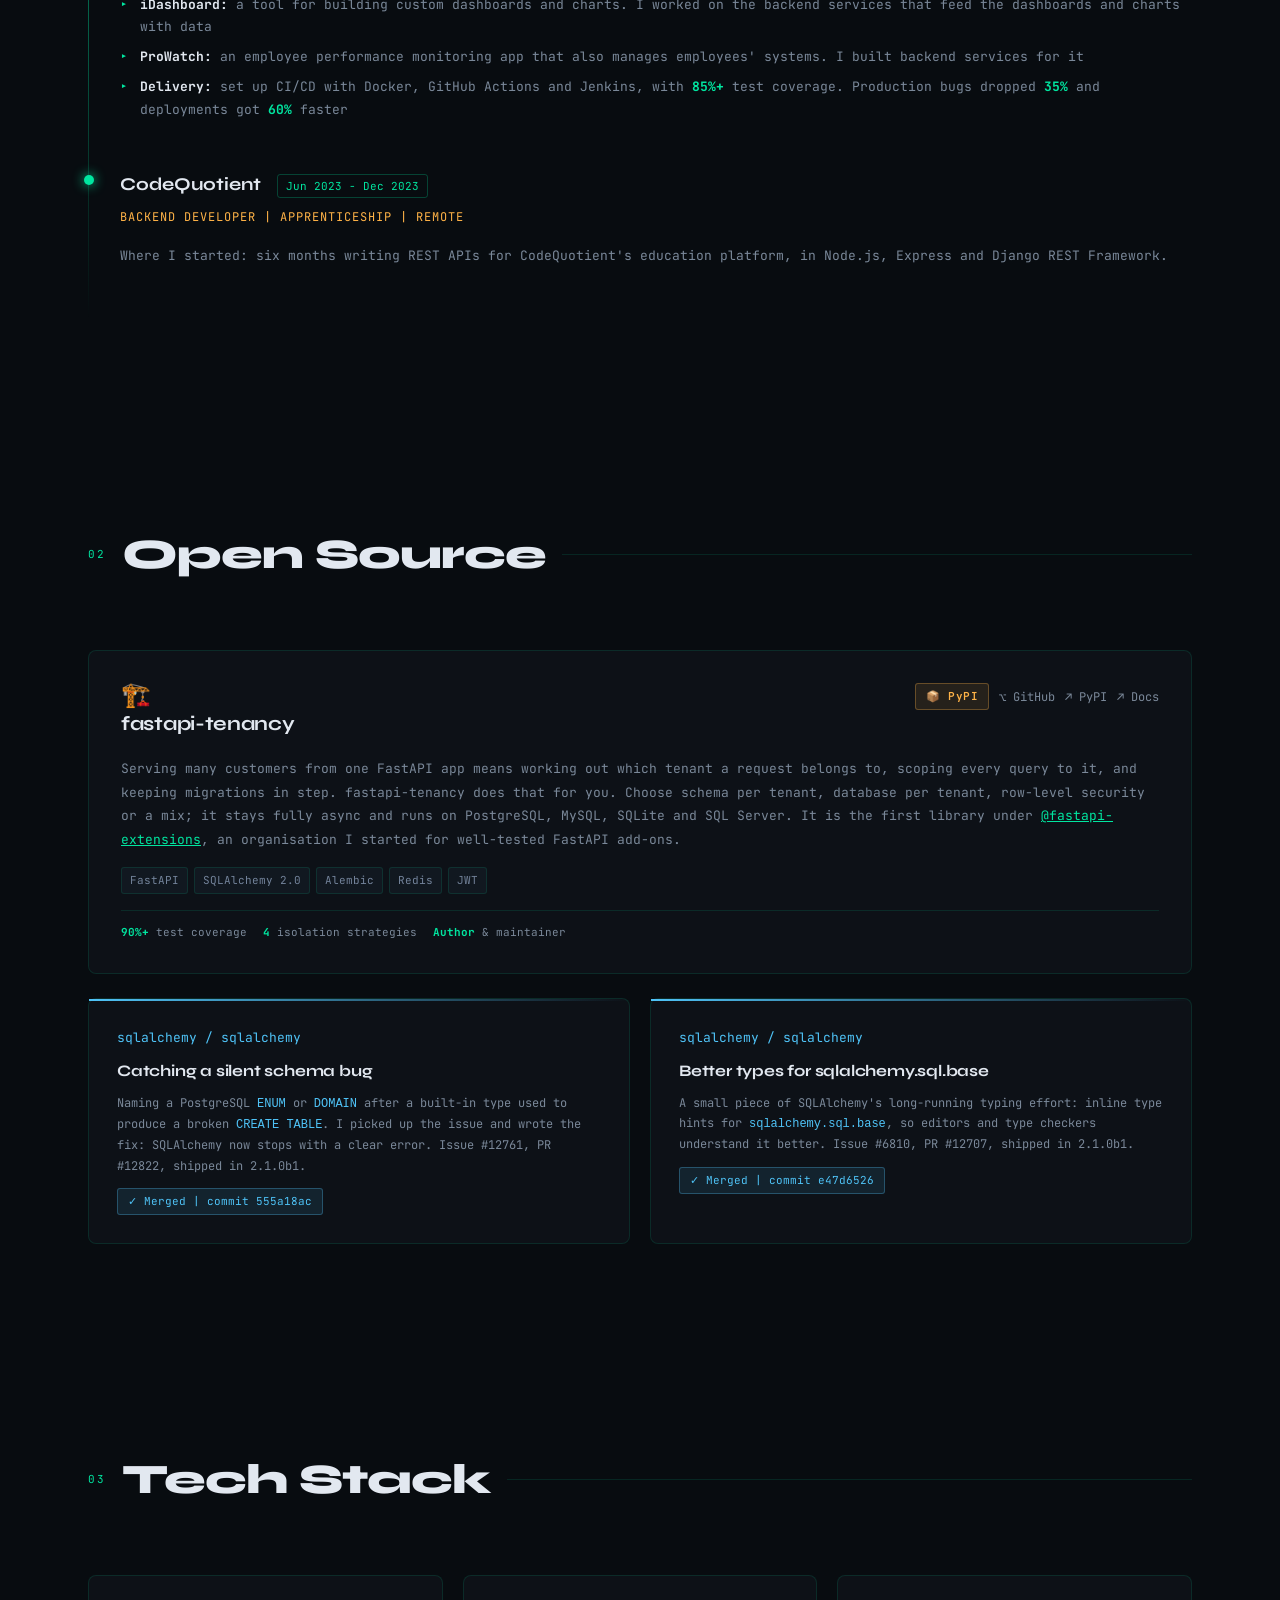
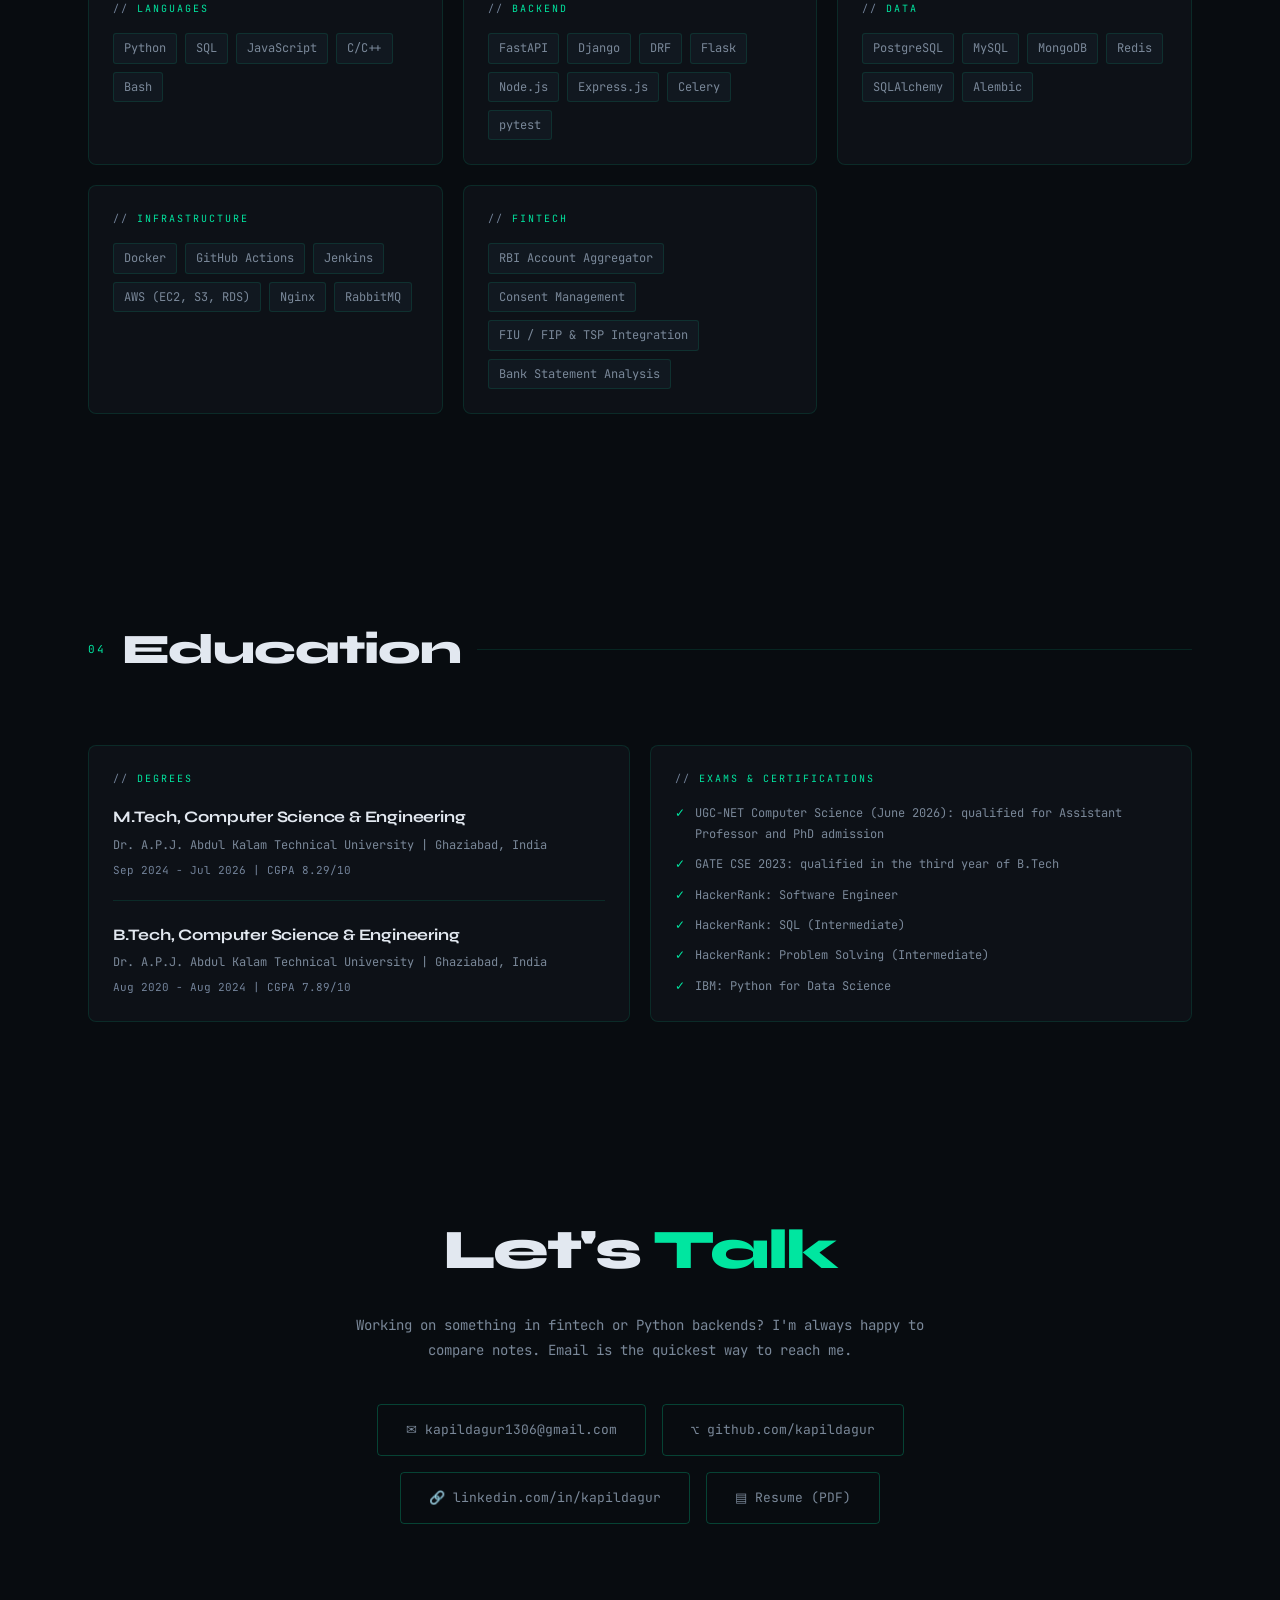
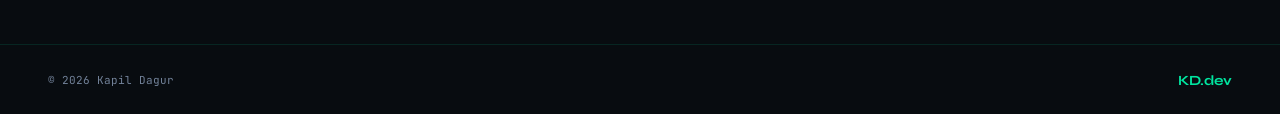
==== commit b724f039: "Correct In2IT product details and simplify internship Describe iProvision, iDashboard and ProWatch a" ====
--- a/index.html
+++ b/index.html
@@ -3,7 +3,7 @@
 <head>
 <meta charset="UTF-8" />
 <meta name="viewport" content="width=device-width, initial-scale=1.0" />
-<title>Kapil Dagur · Backend Engineer</title>
+<title>Kapil Dagur | Backend Engineer</title>
 <meta name="description" content="Kapil Dagur, software engineer at SurePass Technologies, Noida. Builds RBI Account Aggregator systems with FastAPI, Django and SQLAlchemy; author of fastapi-tenancy and SQLAlchemy contributor." />
 <meta name="author" content="Kapil Dagur" />
 <meta name="theme-color" content="#080c10" />
@@ -11,11 +11,11 @@
 <link rel="icon" href="data:image/svg+xml,%3Csvg xmlns='http://www.w3.org/2000/svg' viewBox='0 0 64 64'%3E%3Crect width='64' height='64' rx='12' fill='%23080c10'/%3E%3Ctext x='32' y='44' font-family='monospace' font-size='28' font-weight='700' fill='%2300e6a0' text-anchor='middle'%3EKD%3C/text%3E%3C/svg%3E" />
 <meta property="og:type" content="website" />
 <meta property="og:url" content="https://kapildagur.github.io/" />
-<meta property="og:title" content="Kapil Dagur · Backend Engineer" />
+<meta property="og:title" content="Kapil Dagur | Backend Engineer" />
 <meta property="og:description" content="Backend engineer building scalable APIs with FastAPI, Django and SQLAlchemy. Author of fastapi-tenancy; SQLAlchemy contributor." />
 <meta property="og:image" content="https://github.com/kapildagur.png" />
 <meta name="twitter:card" content="summary" />
-<meta name="twitter:title" content="Kapil Dagur · Backend Engineer" />
+<meta name="twitter:title" content="Kapil Dagur | Backend Engineer" />
 <meta name="twitter:description" content="Backend engineer building scalable APIs with FastAPI, Django and SQLAlchemy. Author of fastapi-tenancy; SQLAlchemy contributor." />
 <meta name="twitter:image" content="https://github.com/kapildagur.png" />
 <link rel="preconnect" href="https://fonts.googleapis.com" />
@@ -934,7 +934,7 @@
     <p class="hero-prompt">whoami</p>
     <h1 class="hero-name">Kapil <span class="accent">Dagur</span></h1>
     <p class="hero-role">
-      Backend Engineer · <strong>Python, FastAPI, Django</strong> · Noida, India
+      Backend Engineer | <strong>Python, FastAPI, Django</strong> | Noida, India
       <span class="cursor-blink" aria-hidden="true"></span>
     </p>
     <p class="hero-role" style="max-width:620px; margin:-12px 0 32px; font-size:15px; line-height:1.8;">
@@ -966,9 +966,9 @@
     <div class="timeline-item">
       <div class="exp-meta">
         <span class="exp-company">SurePass Technologies</span>
-        <span class="exp-period">Apr 2026 – Present</span>
+        <span class="exp-period">Apr 2026 - Present</span>
       </div>
-      <div class="exp-role">Software Engineer · Delhi, India</div>
+      <div class="exp-role">Software Engineer | Delhi, India</div>
       <p class="project-desc" style="margin:8px 0 4px;">
         finpass.ai is SurePass's Account Aggregator business. I work on the backend NBFC lenders
         use to ask for a customer's financial data, get consent, and receive it safely.
@@ -984,33 +984,29 @@
     <div class="timeline-item">
       <div class="exp-meta">
         <span class="exp-company">In2IT Technologies</span>
-        <span class="exp-period">Apr 2024 – Apr 2026</span>
+        <span class="exp-period">Apr 2024 - Apr 2026</span>
       </div>
-      <div class="exp-role">Python Backend Developer · Noida, India</div>
+      <div class="exp-role">Python Backend Developer | Noida, India</div>
       <p class="project-desc" style="margin:8px 0 4px;">
-        Two years on enterprise products for network and security teams, and on the pipeline that shipped them.
+        Two years on in-house products for network management, dashboards and employee monitoring, plus the pipeline that shipped them.
       </p>
       <ul class="exp-bullets">
-        <li><strong style="color:var(--text)">iProvision:</strong> network management for <strong style="color:var(--green)">10,000+</strong> concurrent users. Took API latency from <strong style="color:var(--green)">800 to 250 ms</strong>, handled <strong style="color:var(--green)">3x</strong> the load, and helped cut downtime by <strong style="color:var(--green)">40%</strong></li>
-        <li><strong style="color:var(--text)">iDashboard:</strong> our in-house take on Apache Superset, with live data streaming</li>
-        <li><strong style="color:var(--text)">ProWatch:</strong> access control with real-time event pipelines</li>
-        <li><strong style="color:var(--text)">Delivery:</strong> CI/CD on Docker, GitHub Actions and Jenkins; <strong style="color:var(--green)">35%</strong> fewer production bugs and <strong style="color:var(--green)">60%</strong> faster deploys</li>
+        <li><strong style="color:var(--text)">iProvision:</strong> our network inventory and device management platform. I built the REST APIs behind device operations over SNMP and NETCONF/RESTCONF, and kept it fast for <strong style="color:var(--green)">10,000+</strong> concurrent users. After Redis caching, Celery queues and query tuning, API latency went from <strong style="color:var(--green)">800 to 250 ms</strong> and it handled <strong style="color:var(--green)">3x</strong> the load. It also helped cut network downtime by <strong style="color:var(--green)">40%</strong></li>
+        <li><strong style="color:var(--text)">iDashboard:</strong> a tool for building custom dashboards and charts. I worked on the backend services that feed the dashboards and charts with data</li>
+        <li><strong style="color:var(--text)">ProWatch:</strong> an employee performance monitoring app that also manages employees' systems. I built backend services for it</li>
+        <li><strong style="color:var(--text)">Delivery:</strong> set up CI/CD with Docker, GitHub Actions and Jenkins, with <strong style="color:var(--green)">85%+</strong> test coverage. Production bugs dropped <strong style="color:var(--green)">35%</strong> and deployments got <strong style="color:var(--green)">60%</strong> faster</li>
       </ul>
     </div>
 
     <div class="timeline-item">
       <div class="exp-meta">
         <span class="exp-company">CodeQuotient</span>
-        <span class="exp-period">Jun 2023 – Dec 2023</span>
+        <span class="exp-period">Jun 2023 - Dec 2023</span>
       </div>
-      <div class="exp-role">Backend Developer · Apprenticeship · Remote</div>
+      <div class="exp-role">Backend Developer | Apprenticeship | Remote</div>
       <p class="project-desc" style="margin:8px 0 4px;">
-        Where I started: six months building REST APIs in Node.js, Express and Django REST Framework.
+        Where I started: six months writing REST APIs for CodeQuotient's education platform, in Node.js, Express and Django REST Framework.
       </p>
-      <ul class="exp-bullets">
-        <li><strong style="color:var(--text)">Databases:</strong> indexing and connection pooling made PostgreSQL queries <strong style="color:var(--green)">40%</strong> faster</li>
-        <li><strong style="color:var(--text)">APIs:</strong> async processing and caching lifted throughput by <strong style="color:var(--green)">25%</strong></li>
-      </ul>
     </div>
 
   </div>
@@ -1071,7 +1067,7 @@
       <p class="contrib-desc">
         Naming a PostgreSQL <code style="color:var(--blue)">ENUM</code> or <code style="color:var(--blue)">DOMAIN</code> after a built-in type used to produce a broken <code style="color:var(--blue)">CREATE TABLE</code>. I picked up the issue and wrote the fix: SQLAlchemy now stops with a clear error. Issue #12761, PR #12822, shipped in 2.1.0b1.
       </p>
-      <a class="pr-badge" href="https://github.com/sqlalchemy/sqlalchemy/commit/555a18ac02" target="_blank" rel="noopener noreferrer">✓ Merged · commit 555a18ac</a>
+      <a class="pr-badge" href="https://github.com/sqlalchemy/sqlalchemy/commit/555a18ac02" target="_blank" rel="noopener noreferrer">✓ Merged | commit 555a18ac</a>
     </div>
 
     <div class="contrib-card">
@@ -1080,7 +1076,7 @@
       <p class="contrib-desc">
         A small piece of SQLAlchemy's long-running typing effort: inline type hints for <code style="color:var(--blue)">sqlalchemy.sql.base</code>, so editors and type checkers understand it better. Issue #6810, PR #12707, shipped in 2.1.0b1.
       </p>
-      <a class="pr-badge" href="https://github.com/sqlalchemy/sqlalchemy/commit/e47d652653" target="_blank" rel="noopener noreferrer">✓ Merged · commit e47d6526</a>
+      <a class="pr-badge" href="https://github.com/sqlalchemy/sqlalchemy/commit/e47d652653" target="_blank" rel="noopener noreferrer">✓ Merged | commit e47d6526</a>
     </div>
   </div>
 </section>
@@ -1159,13 +1155,13 @@
       <div class="skill-group-title">Degrees</div>
       <div class="edu-item">
         <div class="edu-degree">M.Tech, Computer Science &amp; Engineering</div>
-        <div class="edu-school">Dr. A.P.J. Abdul Kalam Technical University · Ghaziabad, India</div>
-        <div class="edu-meta">Sep 2024 – Jul 2026 · CGPA 8.29/10</div>
+        <div class="edu-school">Dr. A.P.J. Abdul Kalam Technical University | Ghaziabad, India</div>
+        <div class="edu-meta">Sep 2024 - Jul 2026 | CGPA 8.29/10</div>
       </div>
       <div class="edu-item">
         <div class="edu-degree">B.Tech, Computer Science &amp; Engineering</div>
-        <div class="edu-school">Dr. A.P.J. Abdul Kalam Technical University · Ghaziabad, India</div>
-        <div class="edu-meta">Aug 2020 – Aug 2024 · CGPA 7.89/10</div>
+        <div class="edu-school">Dr. A.P.J. Abdul Kalam Technical University | Ghaziabad, India</div>
+        <div class="edu-meta">Aug 2020 - Aug 2024 | CGPA 7.89/10</div>
       </div>
     </div>
 
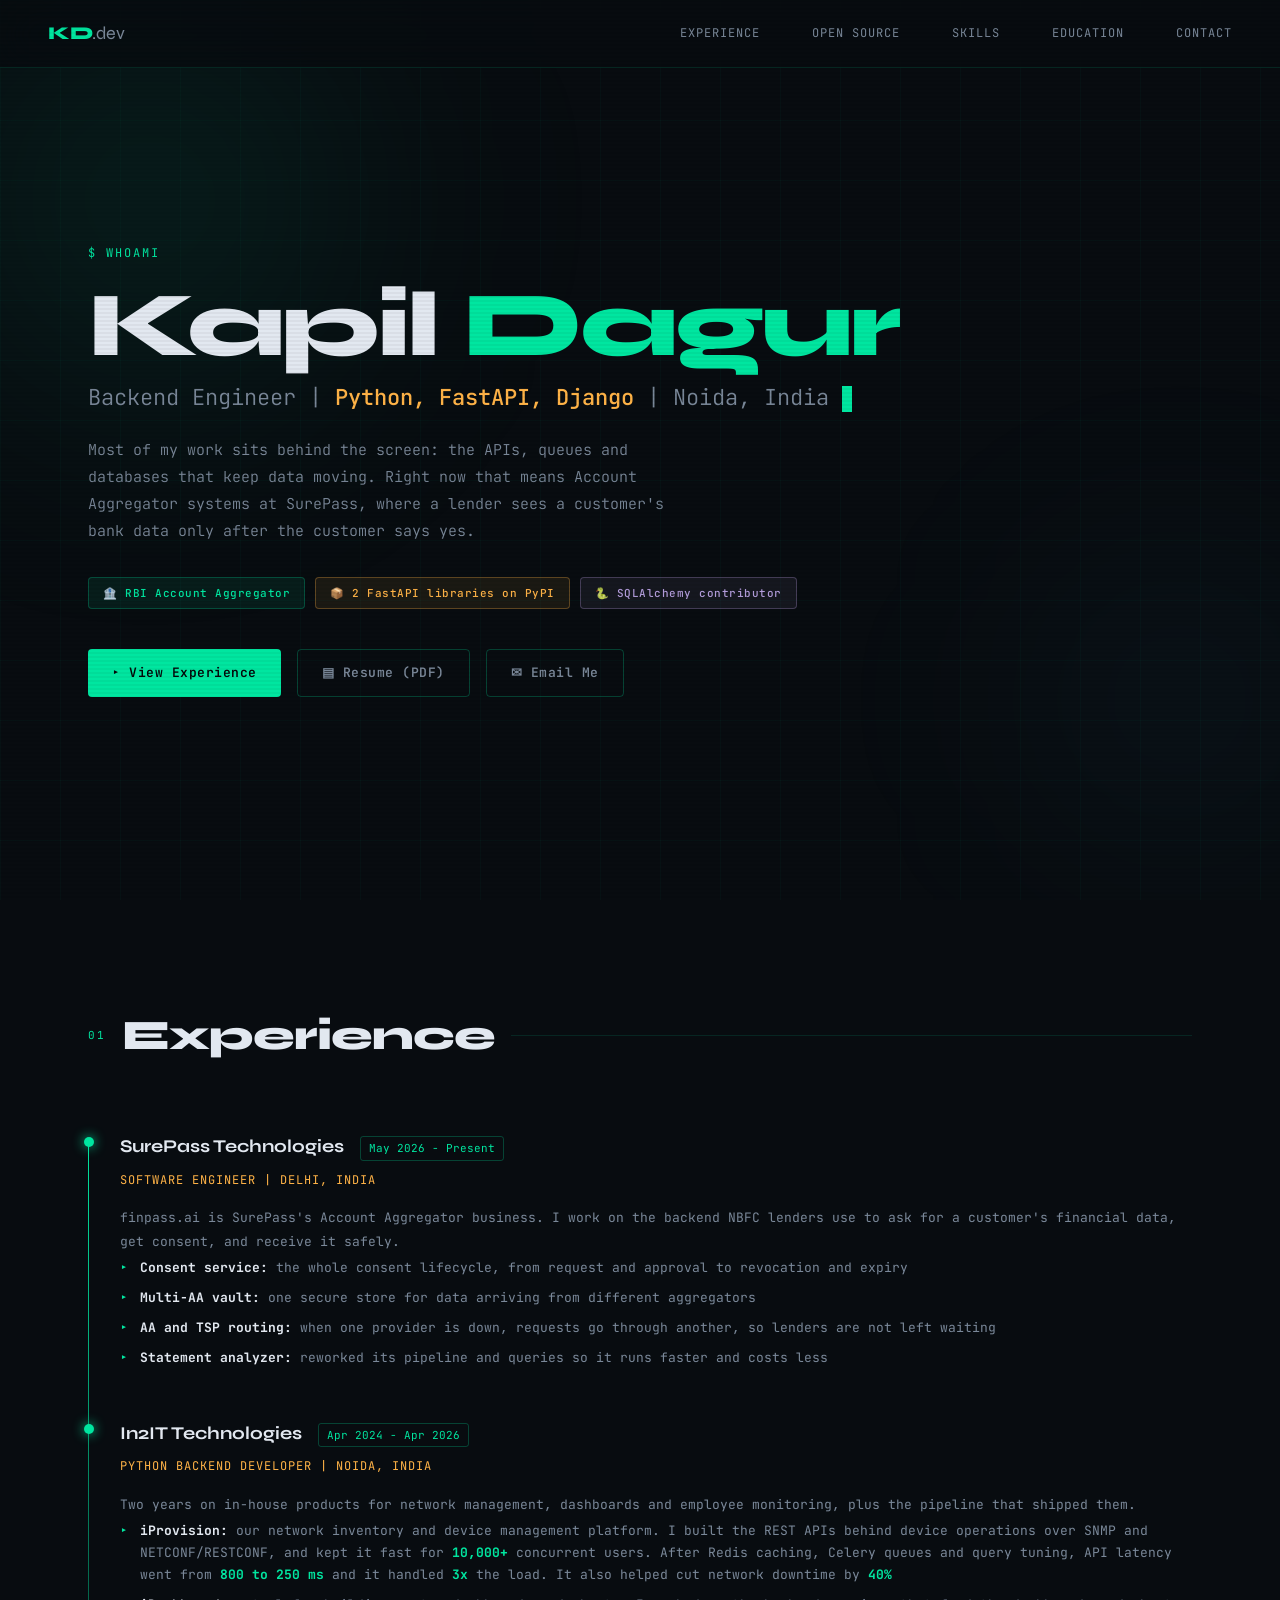
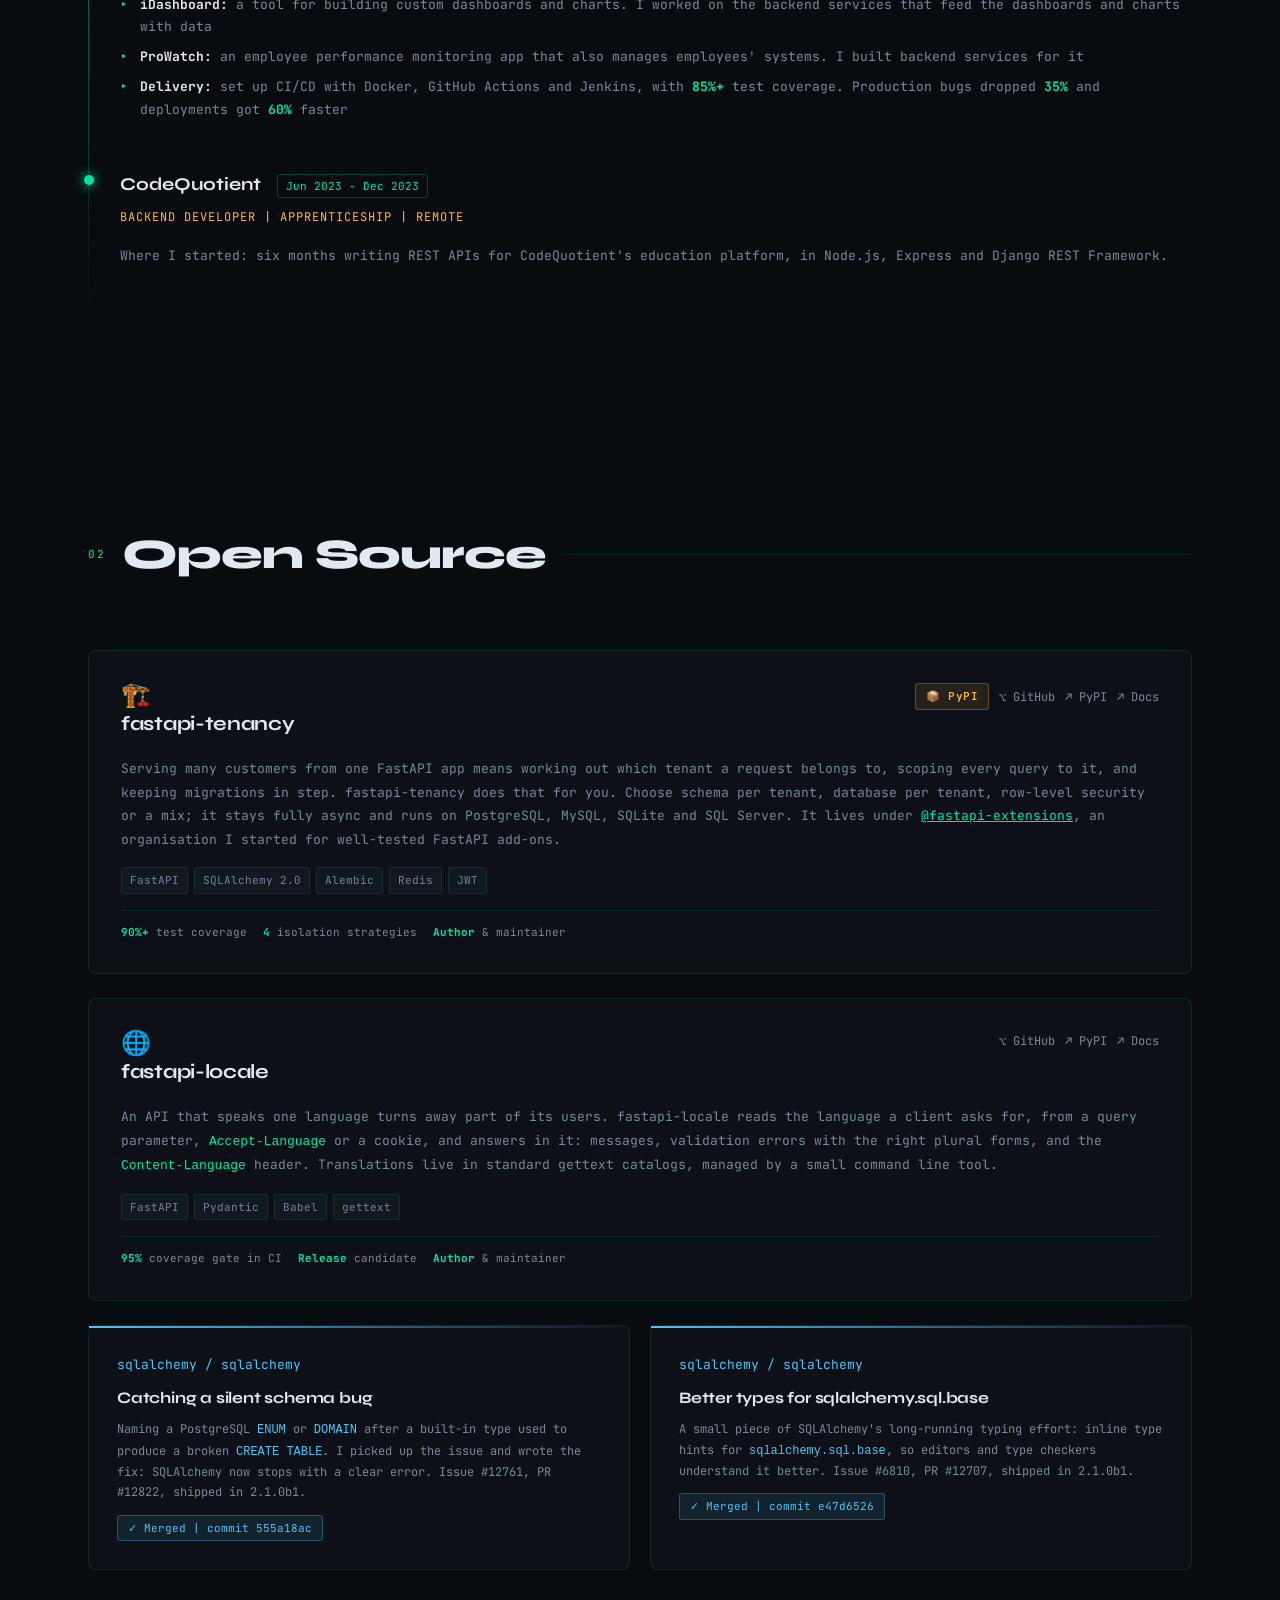
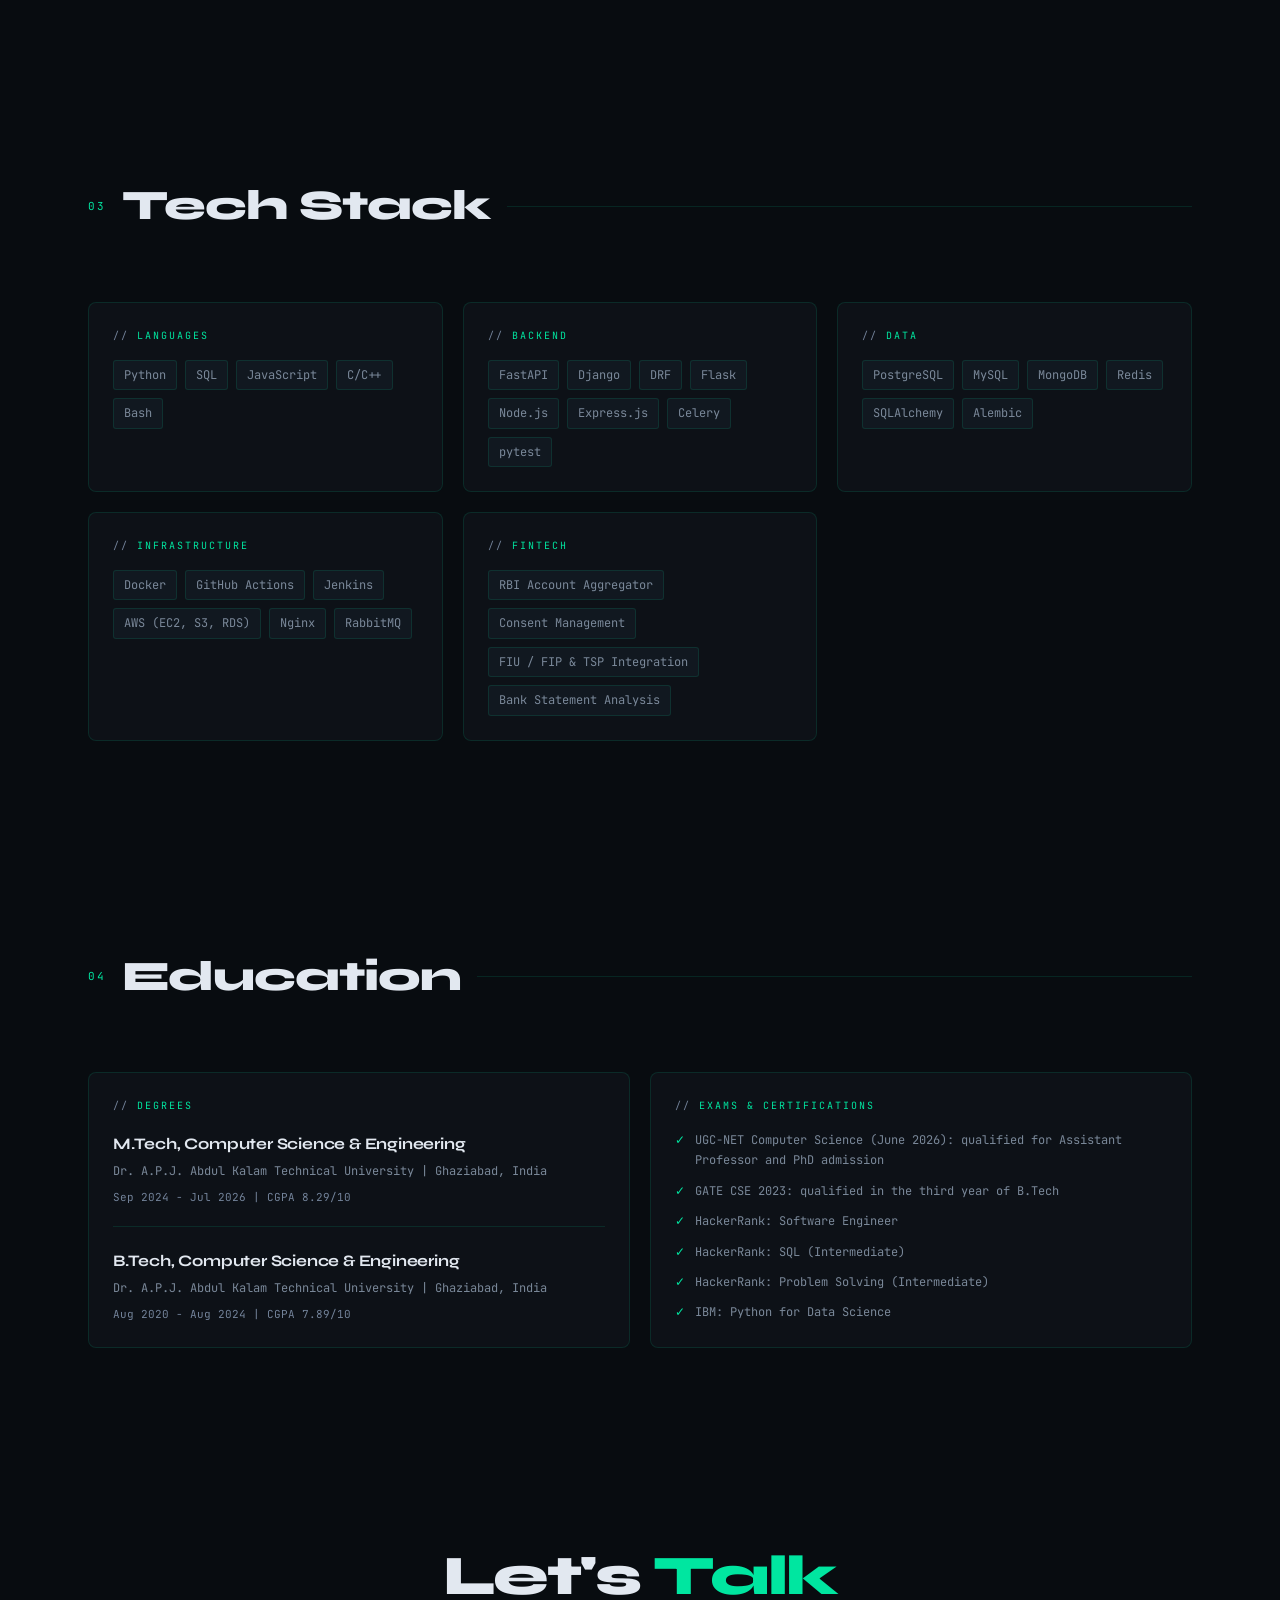
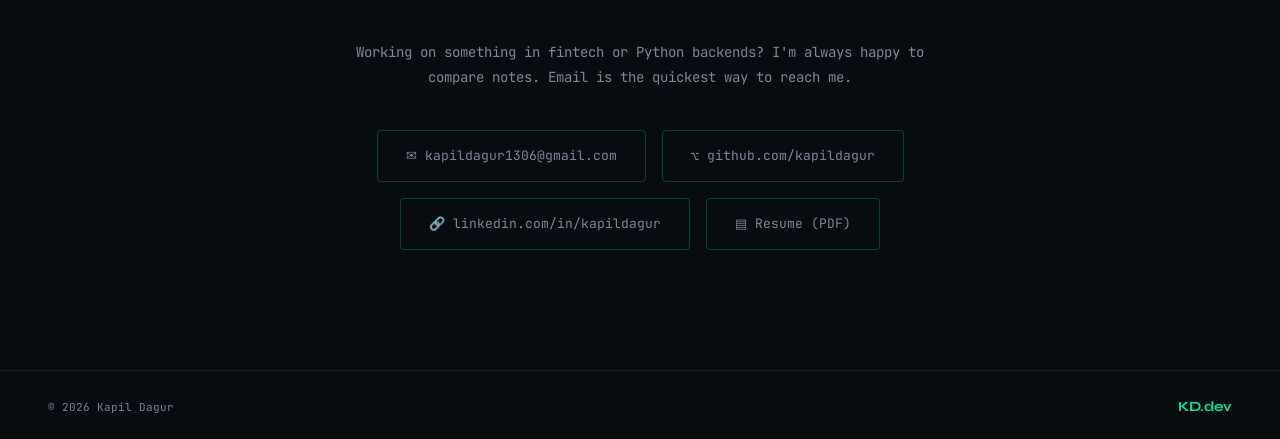
==== commit edab524f: "Add fastapi-locale and show SurePass start as May 2026" ====
--- a/index.html
+++ b/index.html
@@ -944,7 +944,7 @@
     </p>
     <div class="hero-badges">
       <span class="badge">🏦 RBI Account Aggregator</span>
-      <span class="badge badge-amber">📦 fastapi-tenancy on PyPI</span>
+      <span class="badge badge-amber">📦 2 FastAPI libraries on PyPI</span>
       <span class="badge badge-purple">🐍 SQLAlchemy contributor</span>
     </div>
     <div class="hero-cta">
@@ -966,7 +966,7 @@
     <div class="timeline-item">
       <div class="exp-meta">
         <span class="exp-company">SurePass Technologies</span>
-        <span class="exp-period">Apr 2026 - Present</span>
+        <span class="exp-period">May 2026 - Present</span>
       </div>
       <div class="exp-role">Software Engineer | Delhi, India</div>
       <p class="project-desc" style="margin:8px 0 4px;">
@@ -1040,7 +1040,7 @@
           belongs to, scoping every query to it, and keeping migrations in step. fastapi-tenancy
           does that for you. Choose schema per tenant, database per tenant, row-level security or
           a mix; it stays fully async and runs on PostgreSQL, MySQL, SQLite and SQL Server.
-          It is the first library under
+          It lives under
           <a href="https://github.com/fastapi-extensions" target="_blank" rel="noopener noreferrer" style="color:var(--green)">@fastapi-extensions</a>,
           an organisation I started for well-tested FastAPI add-ons.
         </p>
@@ -1058,6 +1058,38 @@
         </div>
       </div>
     </div>
+
+    <div class="project-card" style="grid-column:1 / -1;">
+      <div class="project-header">
+        <div>
+          <div class="project-icon">🌐</div>
+          <div class="project-name">fastapi-locale</div>
+        </div>
+        <div class="project-links">
+          <a href="https://github.com/fastapi-extensions/fastapi-locale" target="_blank" rel="noopener noreferrer">⌥ GitHub</a>
+          <a href="https://pypi.org/project/fastapi-locale/" target="_blank" rel="noopener noreferrer">↗ PyPI</a>
+          <a href="https://fastapi-locale.readthedocs.io" target="_blank" rel="noopener noreferrer">↗ Docs</a>
+        </div>
+      </div>
+      <p class="project-desc">
+        An API that speaks one language turns away part of its users. fastapi-locale reads the
+        language a client asks for, from a query parameter, <code style="color:var(--green); white-space:nowrap;">Accept-Language</code>
+        or a cookie, and answers in it: messages, validation errors with the right plural forms,
+        and the <code style="color:var(--green); white-space:nowrap;">Content-Language</code> header. Translations live in
+        standard gettext catalogs, managed by a small command line tool.
+      </p>
+      <div class="project-stack">
+        <span class="stack-pill">FastAPI</span>
+        <span class="stack-pill">Pydantic</span>
+        <span class="stack-pill">Babel</span>
+        <span class="stack-pill">gettext</span>
+      </div>
+      <div class="project-stat">
+        <span class="stat-item"><strong>95%</strong> coverage gate in CI</span>
+        <span class="stat-item"><strong>Release</strong> candidate</span>
+        <span class="stat-item"><strong>Author</strong> &amp; maintainer</span>
+      </div>
+    </div>
   </div>
 
   <div class="contrib-grid" style="margin-top:24px;">
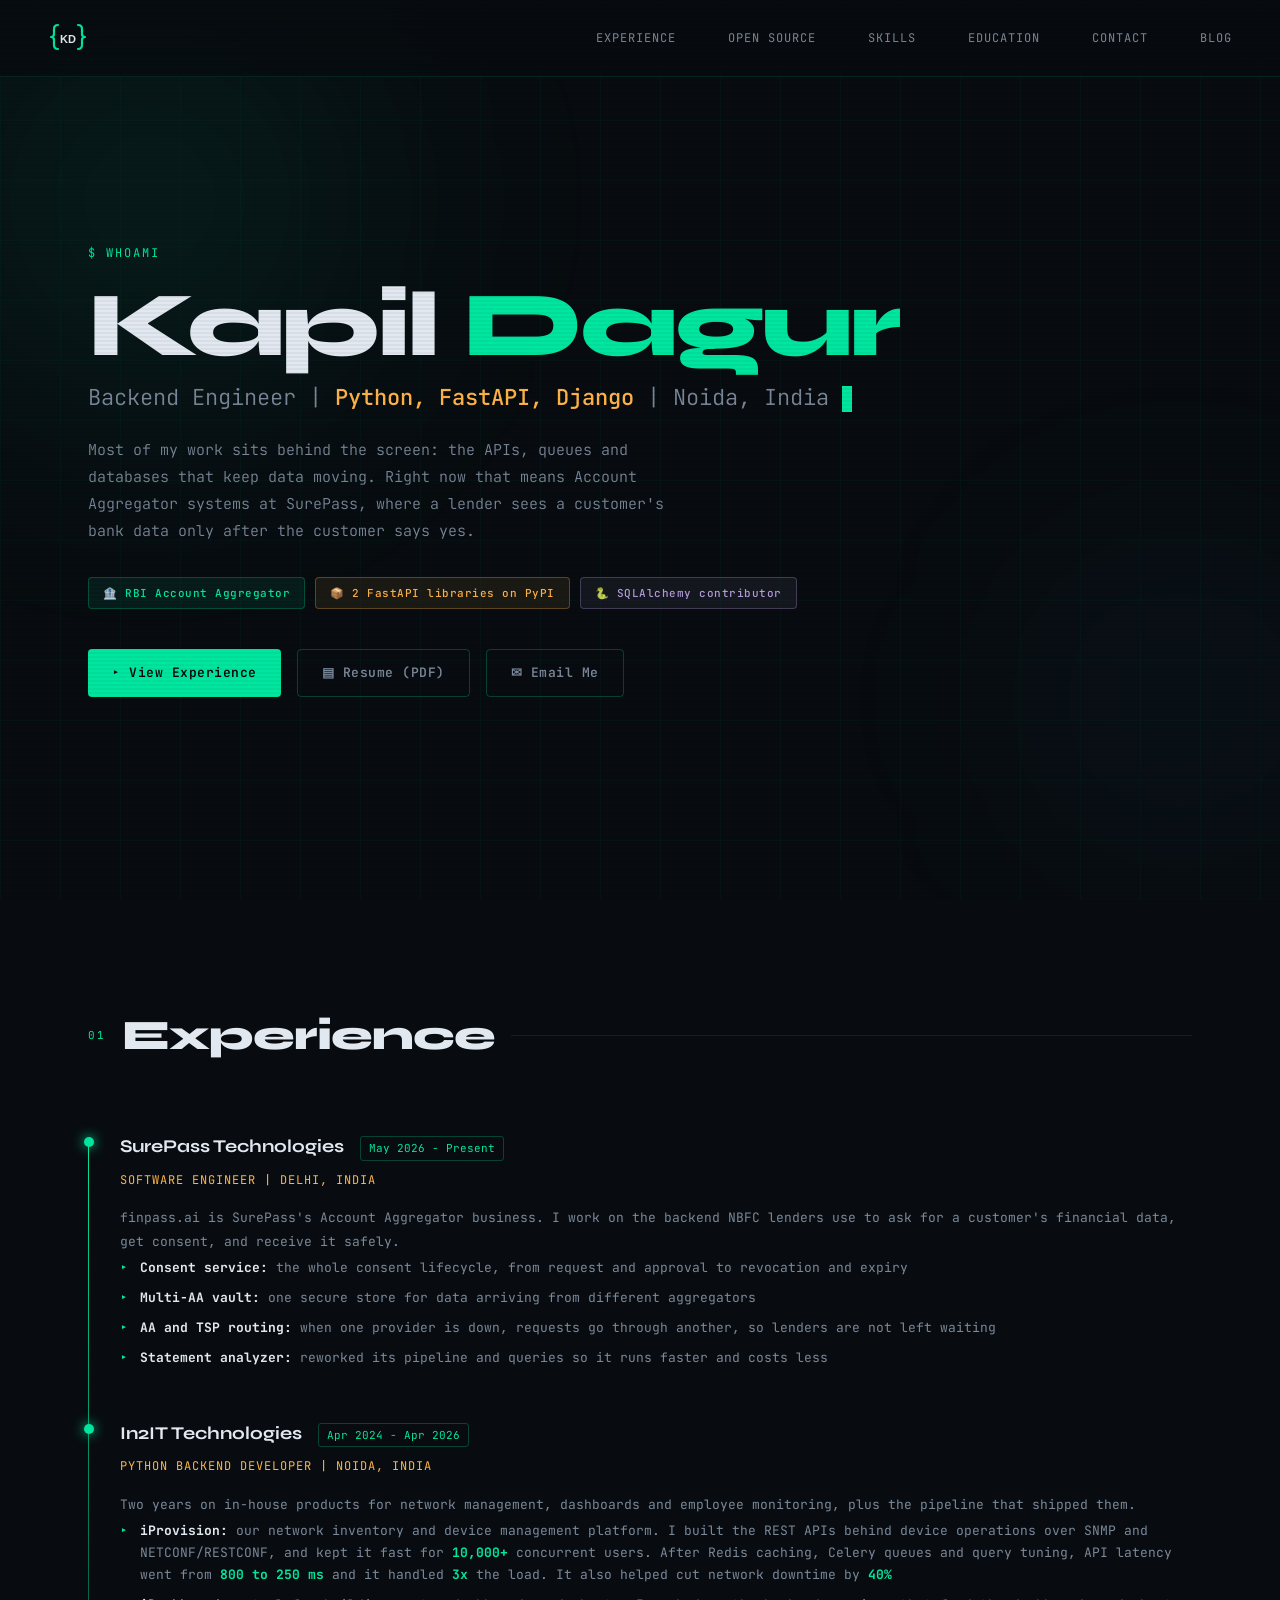
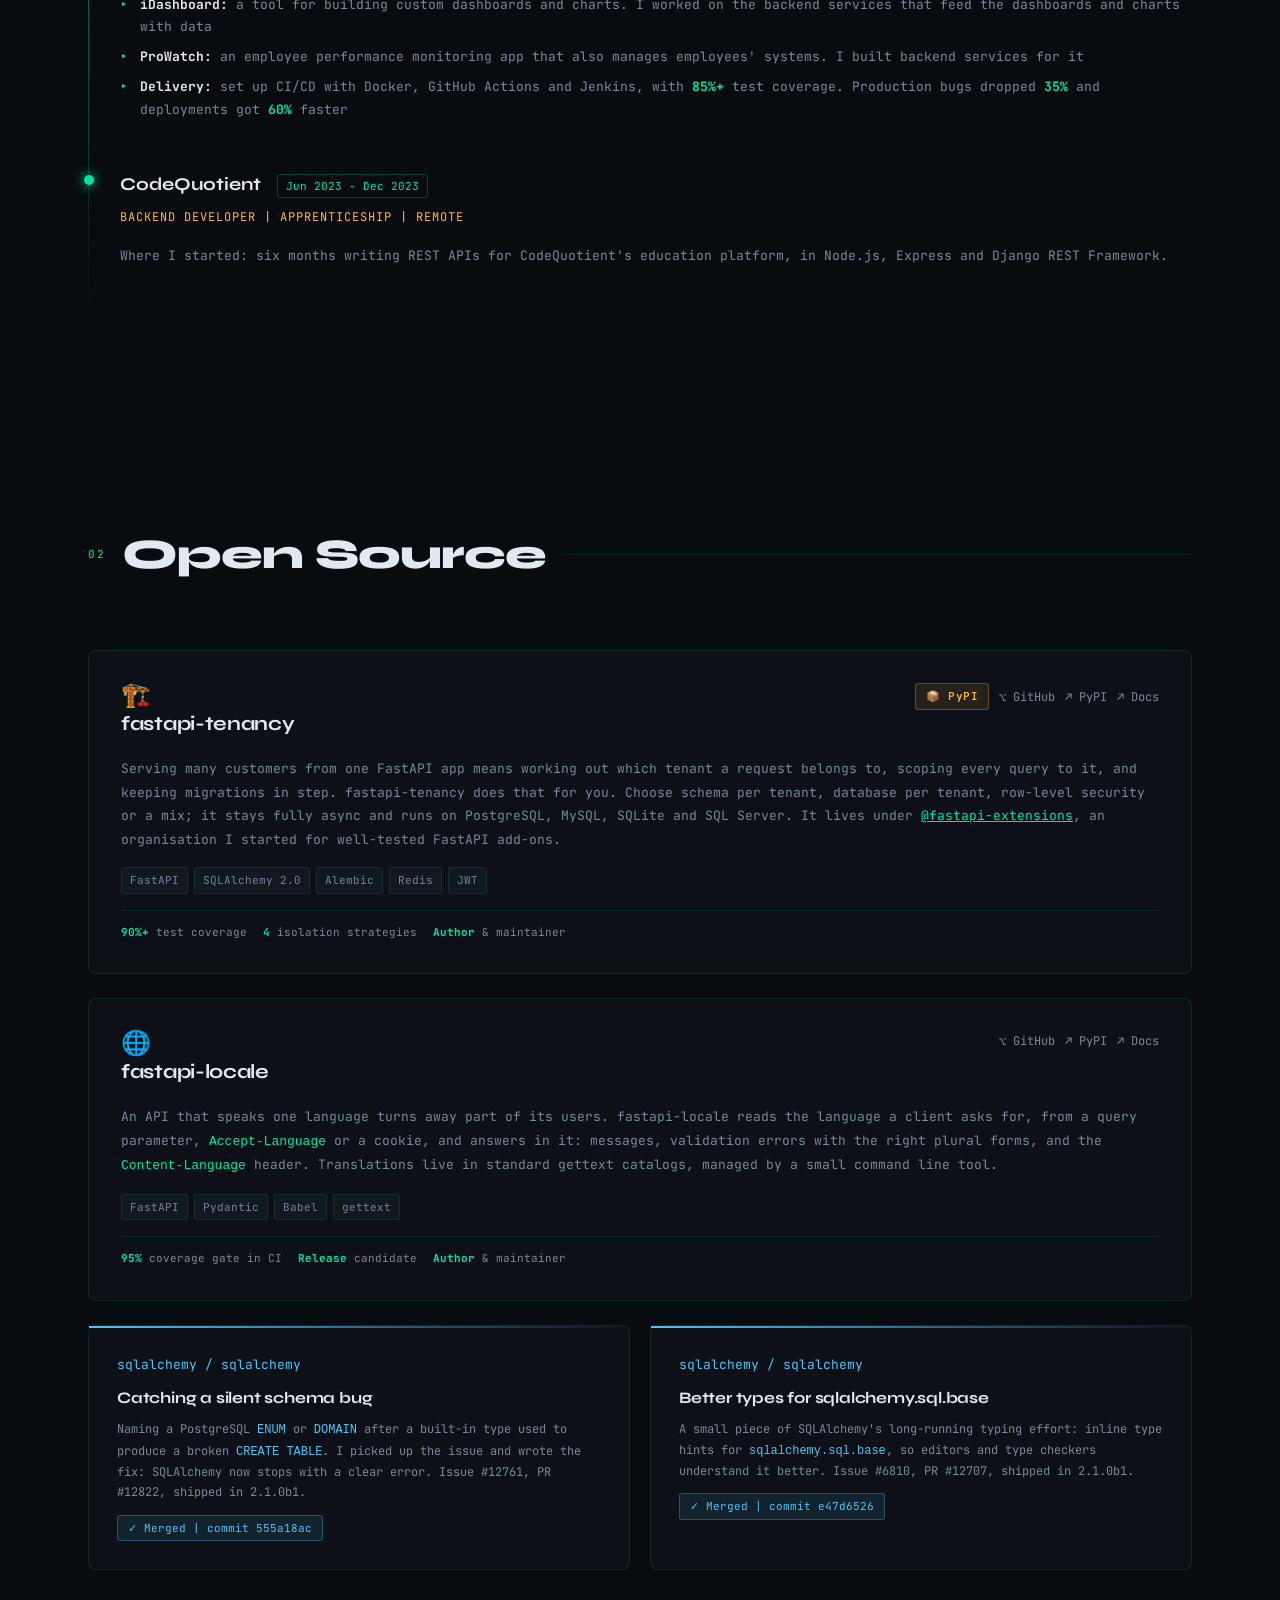
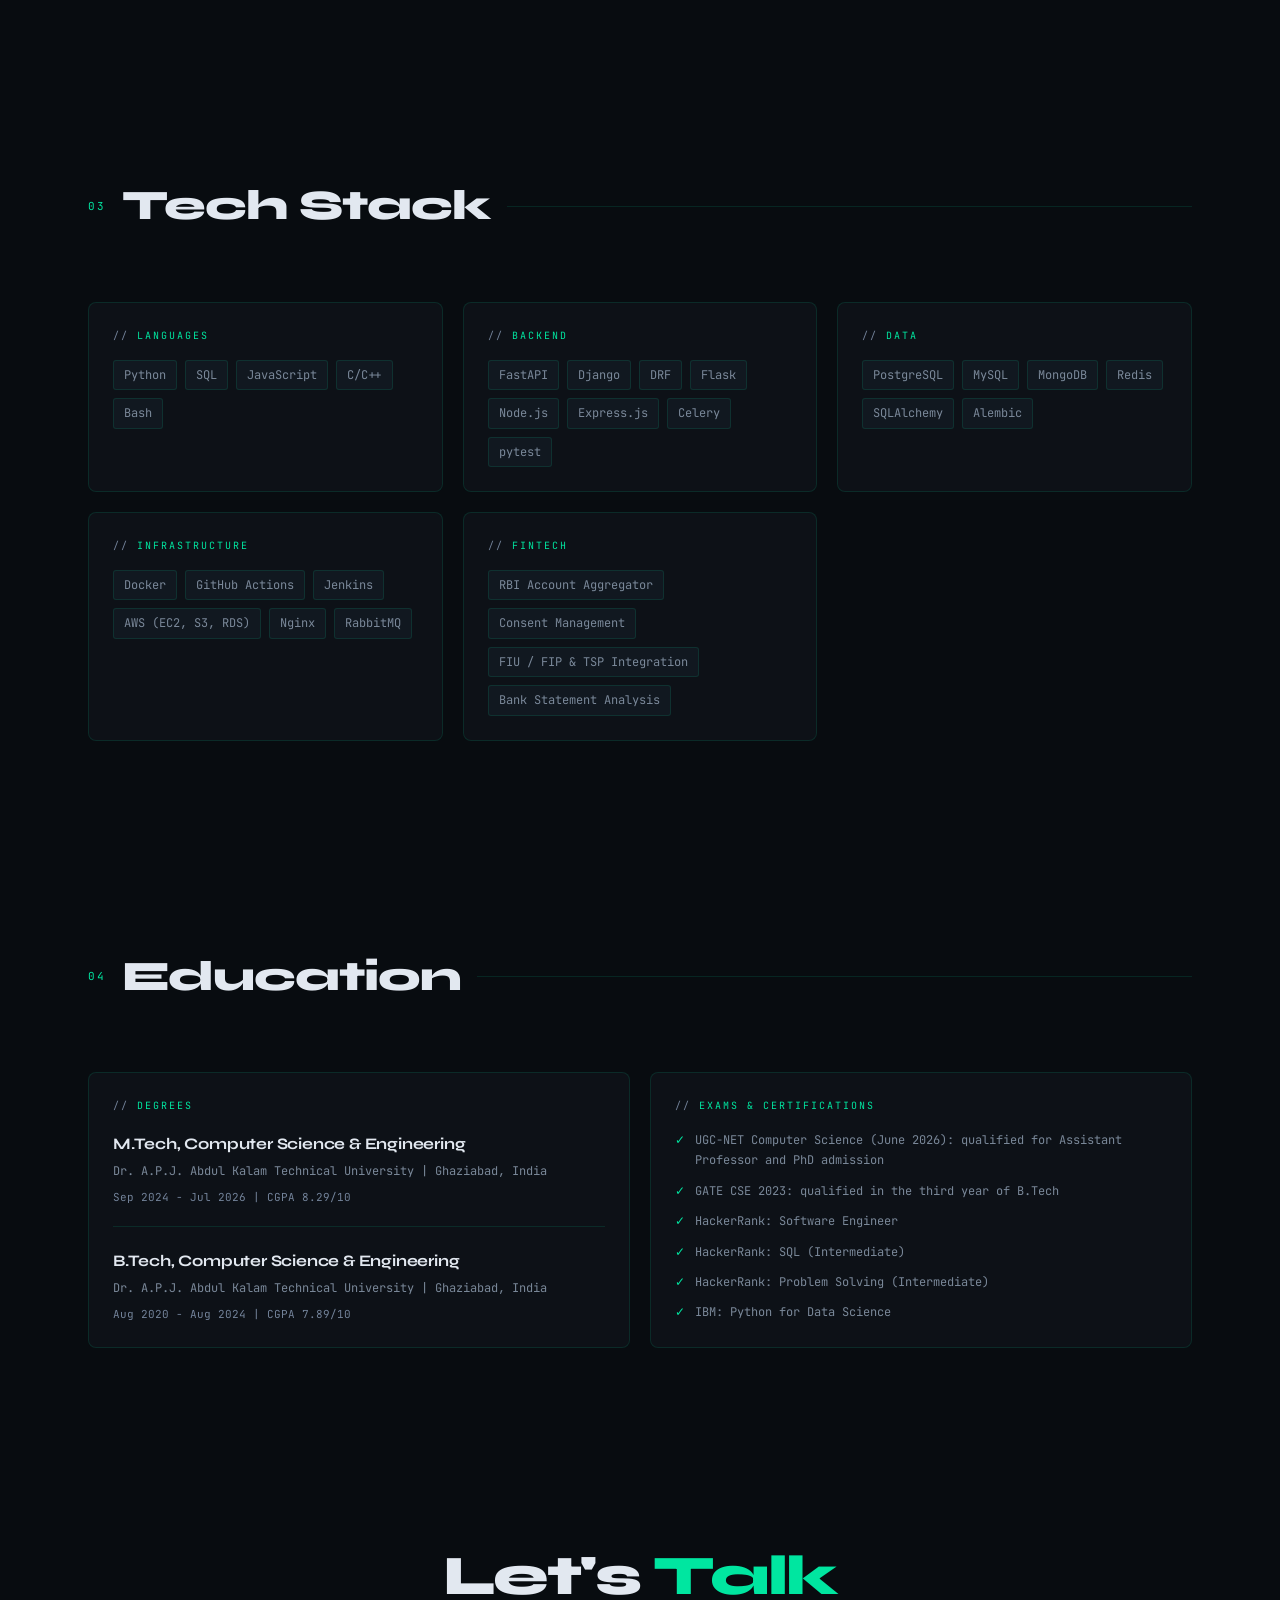
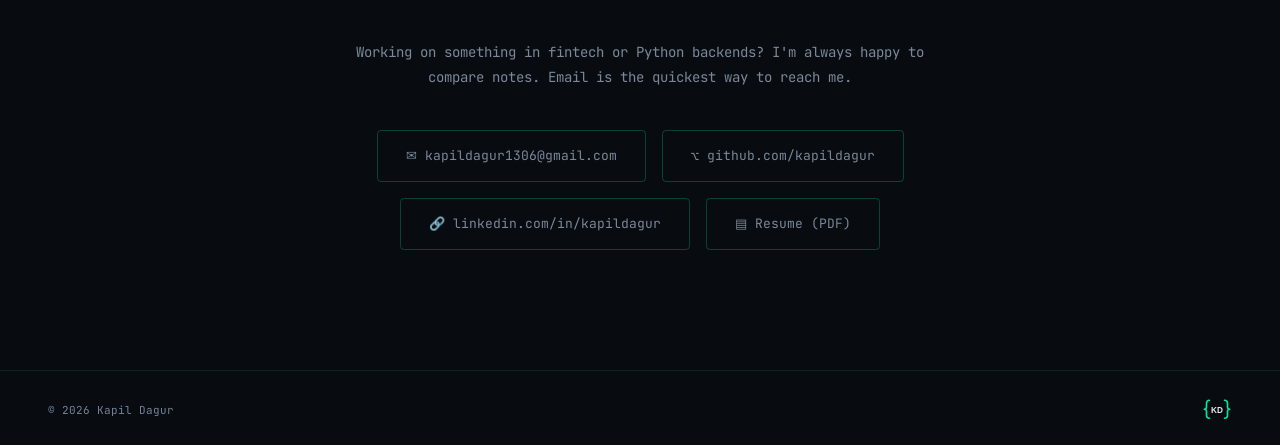
==== commit d7f4beaa: "Add blog with four articles and a code-braces logo Blog index with topic filter and bento grid; post" ====
--- a/index.html
+++ b/index.html
@@ -8,7 +8,7 @@
 <meta name="author" content="Kapil Dagur" />
 <meta name="theme-color" content="#080c10" />
 <link rel="canonical" href="https://kapildagur.github.io/" />
-<link rel="icon" href="data:image/svg+xml,%3Csvg xmlns='http://www.w3.org/2000/svg' viewBox='0 0 64 64'%3E%3Crect width='64' height='64' rx='12' fill='%23080c10'/%3E%3Ctext x='32' y='44' font-family='monospace' font-size='28' font-weight='700' fill='%2300e6a0' text-anchor='middle'%3EKD%3C/text%3E%3C/svg%3E" />
+<link rel="icon" href="data:image/svg+xml,%3Csvg xmlns='http://www.w3.org/2000/svg' viewBox='0 0 40 40'%3E%3Crect width='40' height='40' rx='8' fill='%23080c10'/%3E%3Cg fill='none' stroke='%2300e6a0' stroke-width='2.6' stroke-linecap='round' stroke-linejoin='round'%3E%3Cpath d='M10 7c-3 0-4 1.5-4 4v5c0 2-1 3-3 3c2 0 3 1 3 3v5c0 2.5 1 4 4 4'/%3E%3Cpath d='M30 7c3 0 4 1.5 4 4v5c0 2 1 3 3 3c-2 0-3 1-3 3v5c0 2.5-1 4-4 4'/%3E%3C/g%3E%3Ctext x='20' y='25' text-anchor='middle' font-family='sans-serif' font-weight='800' font-size='12' fill='%23e2e8f0'%3EKD%3C/text%3E%3C/svg%3E" />
 <meta property="og:type" content="website" />
 <meta property="og:url" content="https://kapildagur.github.io/" />
 <meta property="og:title" content="Kapil Dagur | Backend Engineer" />
@@ -160,14 +160,10 @@
     border-bottom: 1px solid var(--border);
   }
 
-  .nav-logo {
-    font-family: var(--font-display);
-    font-size: 18px;
-    font-weight: 800;
-    color: var(--green);
-    letter-spacing: -0.5px;
-  }
-  .nav-logo span { color: var(--text-muted); font-weight: 400; }
+  /* Logo: KD in code braces, the same as the favicon. */
+  .nav-logo { display: inline-flex; line-height: 0; border-radius: 8px; }
+
+  .nav-logo:focus-visible { outline: 2px solid var(--green); outline-offset: 3px; }
 
   .nav-links {
     display: flex;
@@ -826,12 +822,7 @@
     font-size: 11px;
     color: var(--text-dim);
   }
-  footer .footer-brand {
-    font-family: var(--font-display);
-    font-size: 14px;
-    font-weight: 700;
-    color: var(--green);
-  }
+  footer .footer-brand { display: inline-flex; line-height: 0; }
 
 
 
@@ -911,7 +902,7 @@
 
 <!-- NAV -->
 <nav>
-  <div class="nav-logo">KD<span>.dev</span></div>
+  <a class="nav-logo" href="#main" aria-label="Kapil Dagur, home"><svg class="logo-mark" viewBox="0 0 40 40" width="40" height="40" aria-hidden="true" focusable="false"><g fill="none" stroke="#00e6a0" stroke-width="2.2" stroke-linecap="round" stroke-linejoin="round"><path d="M9 6c-3 0-4 1.5-4 4v5c0 2-1 3-3 3c2 0 3 1 3 3v5c0 2.5 1 4 4 4" transform="translate(1 1)"/><path d="M31 6c3 0 4 1.5 4 4v5c0 2 1 3 3 3c-2 0-3 1-3 3v5c0 2.5-1 4-4 4" transform="translate(-1 1)"/></g><text x="20" y="24.5" text-anchor="middle" font-family="Arial, Helvetica, sans-serif" font-weight="700" font-size="11" fill="#e2e8f0">KD</text></svg></a>
   <button class="nav-toggle" id="navToggle" type="button"
           aria-label="Open navigation" aria-expanded="false" aria-controls="navLinks">☰</button>
   <ul class="nav-links" id="navLinks">
@@ -920,6 +911,7 @@
     <li><a href="#skills">Skills</a></li>
     <li><a href="#education">Education</a></li>
     <li><a href="#contact">Contact</a></li>
+    <li><a href="blog/">Blog</a></li>
   </ul>
 </nav>
 
@@ -1233,7 +1225,7 @@
 
 <footer>
   <p>© 2026 Kapil Dagur</p>
-  <span class="footer-brand">KD.dev</span>
+  <span class="footer-brand"><svg class="logo-mark" viewBox="0 0 40 40" width="30" height="30" aria-hidden="true" focusable="false"><g fill="none" stroke="#00e6a0" stroke-width="2.2" stroke-linecap="round" stroke-linejoin="round"><path d="M9 6c-3 0-4 1.5-4 4v5c0 2-1 3-3 3c2 0 3 1 3 3v5c0 2.5 1 4 4 4" transform="translate(1 1)"/><path d="M31 6c3 0 4 1.5 4 4v5c0 2 1 3 3 3c-2 0-3 1-3 3v5c0 2.5-1 4-4 4" transform="translate(-1 1)"/></g><text x="20" y="24.5" text-anchor="middle" font-family="Arial, Helvetica, sans-serif" font-weight="700" font-size="11" fill="#e2e8f0">KD</text></svg></span>
 </footer>
 
 <script>
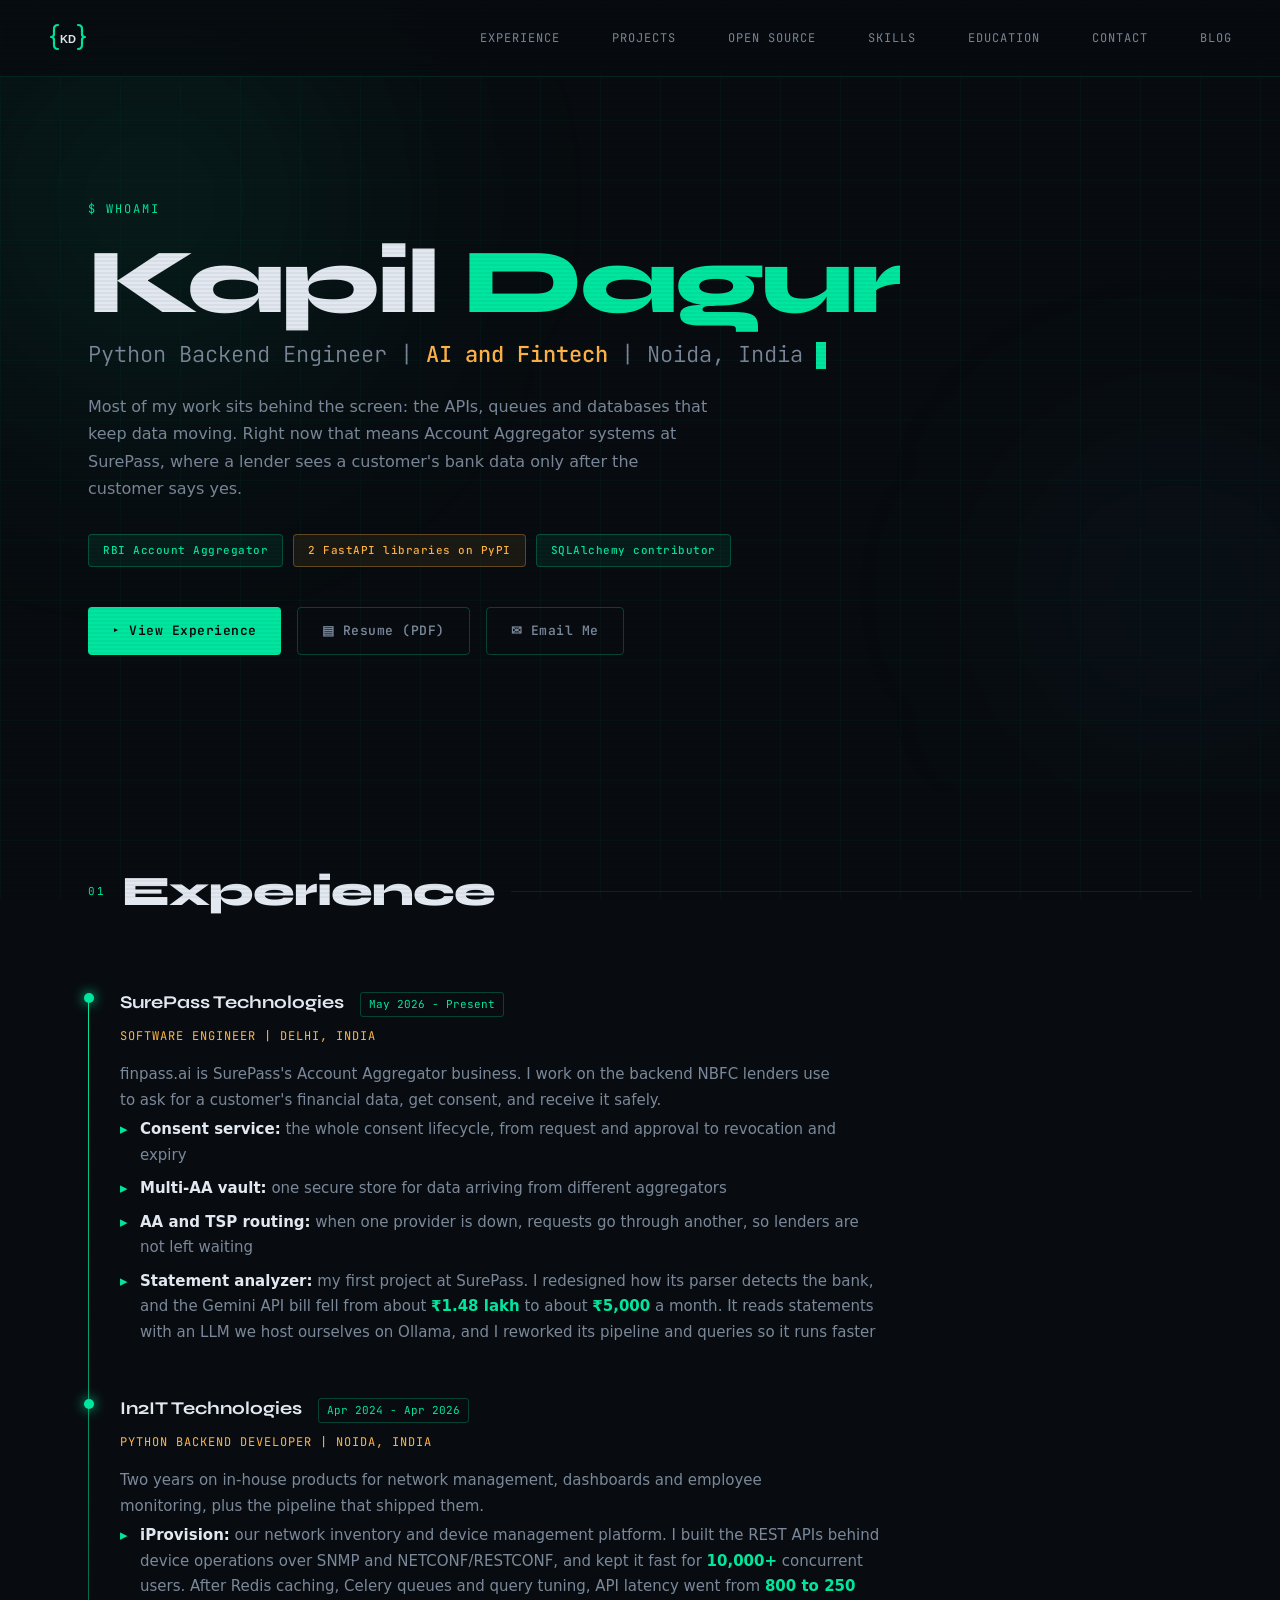
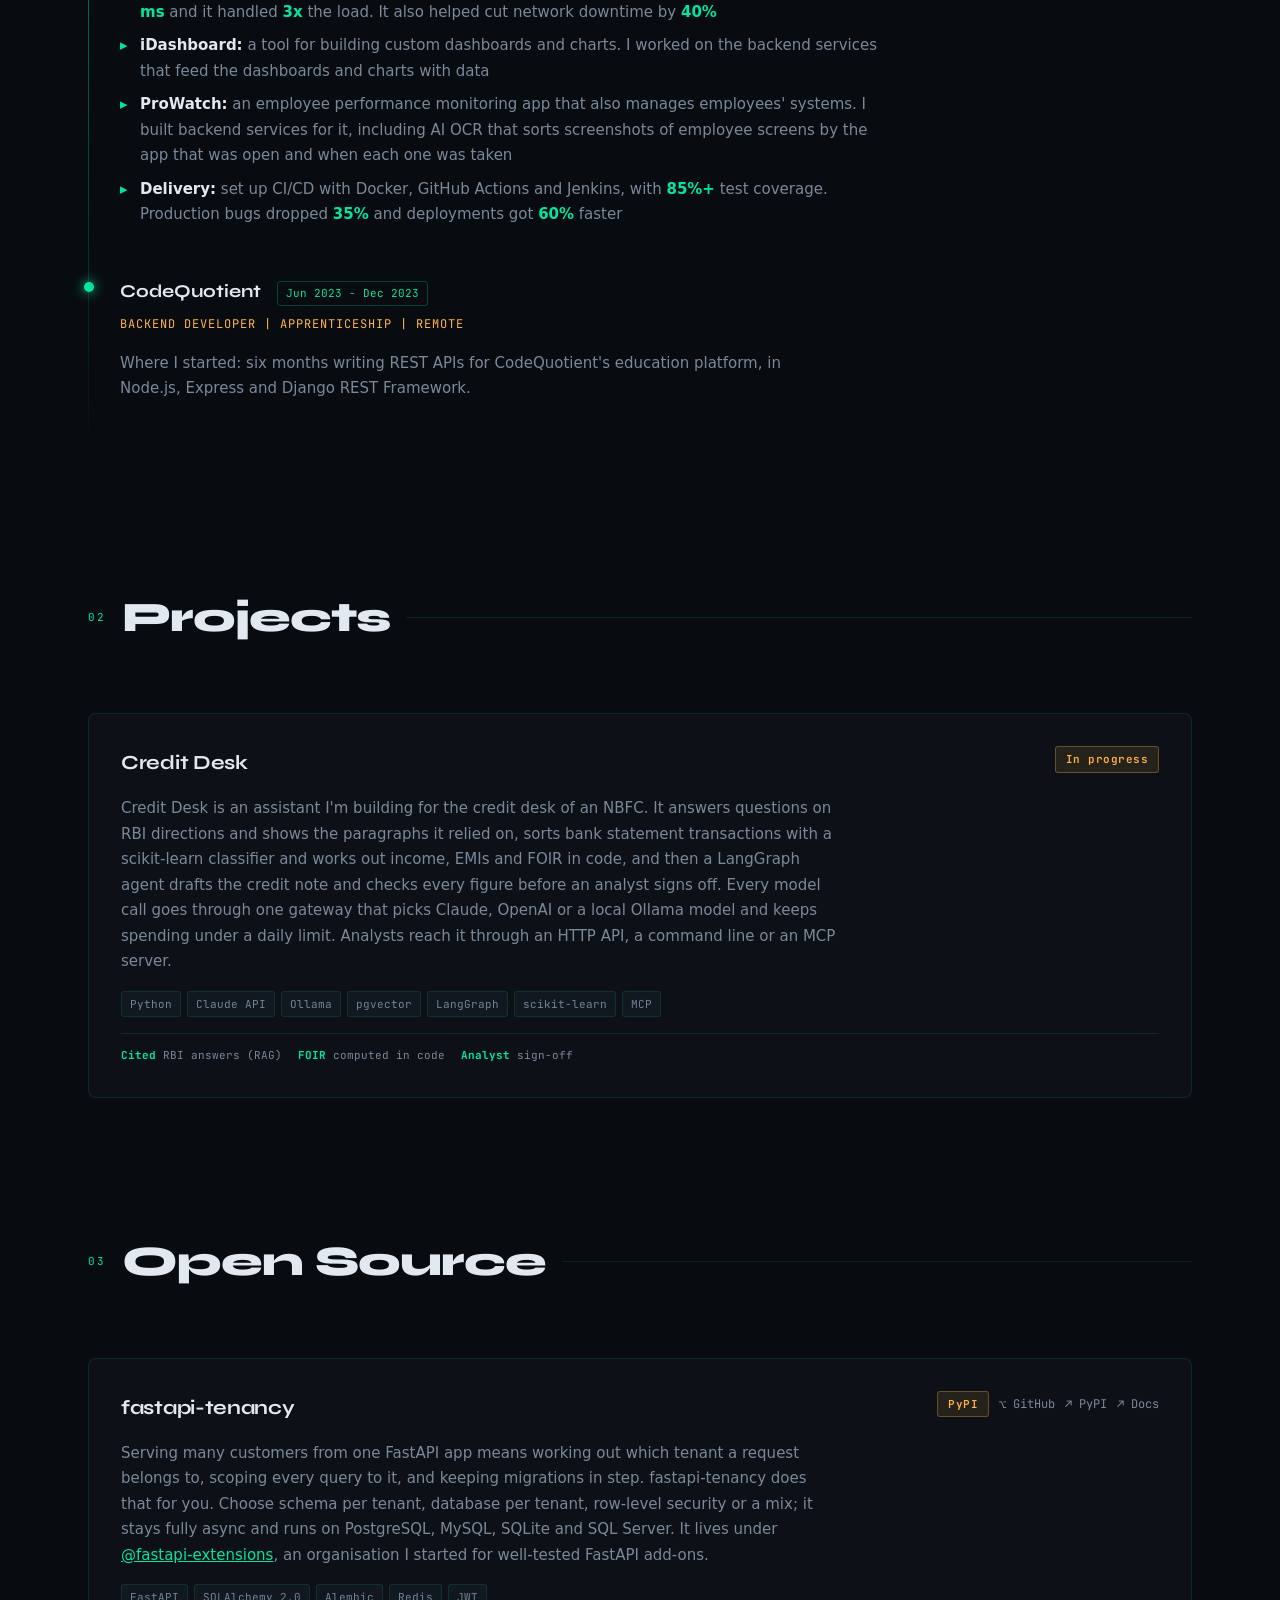
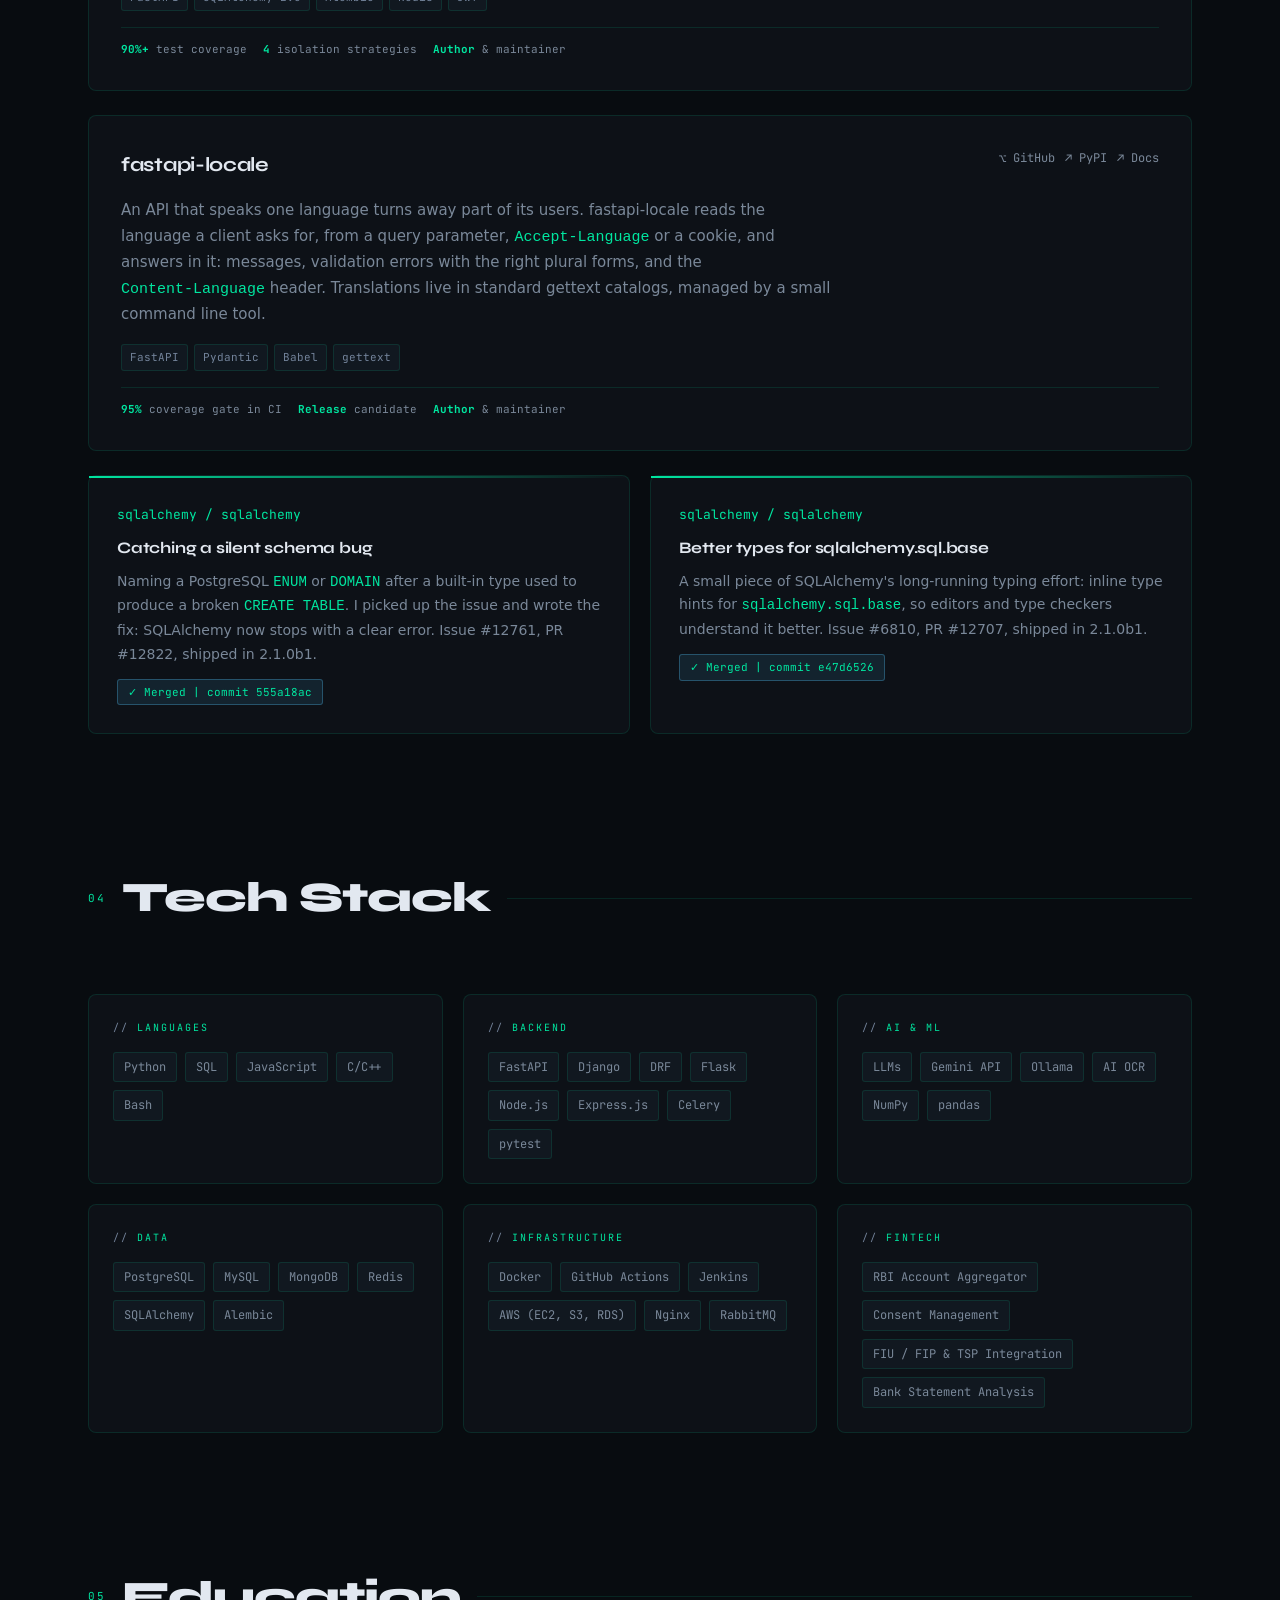
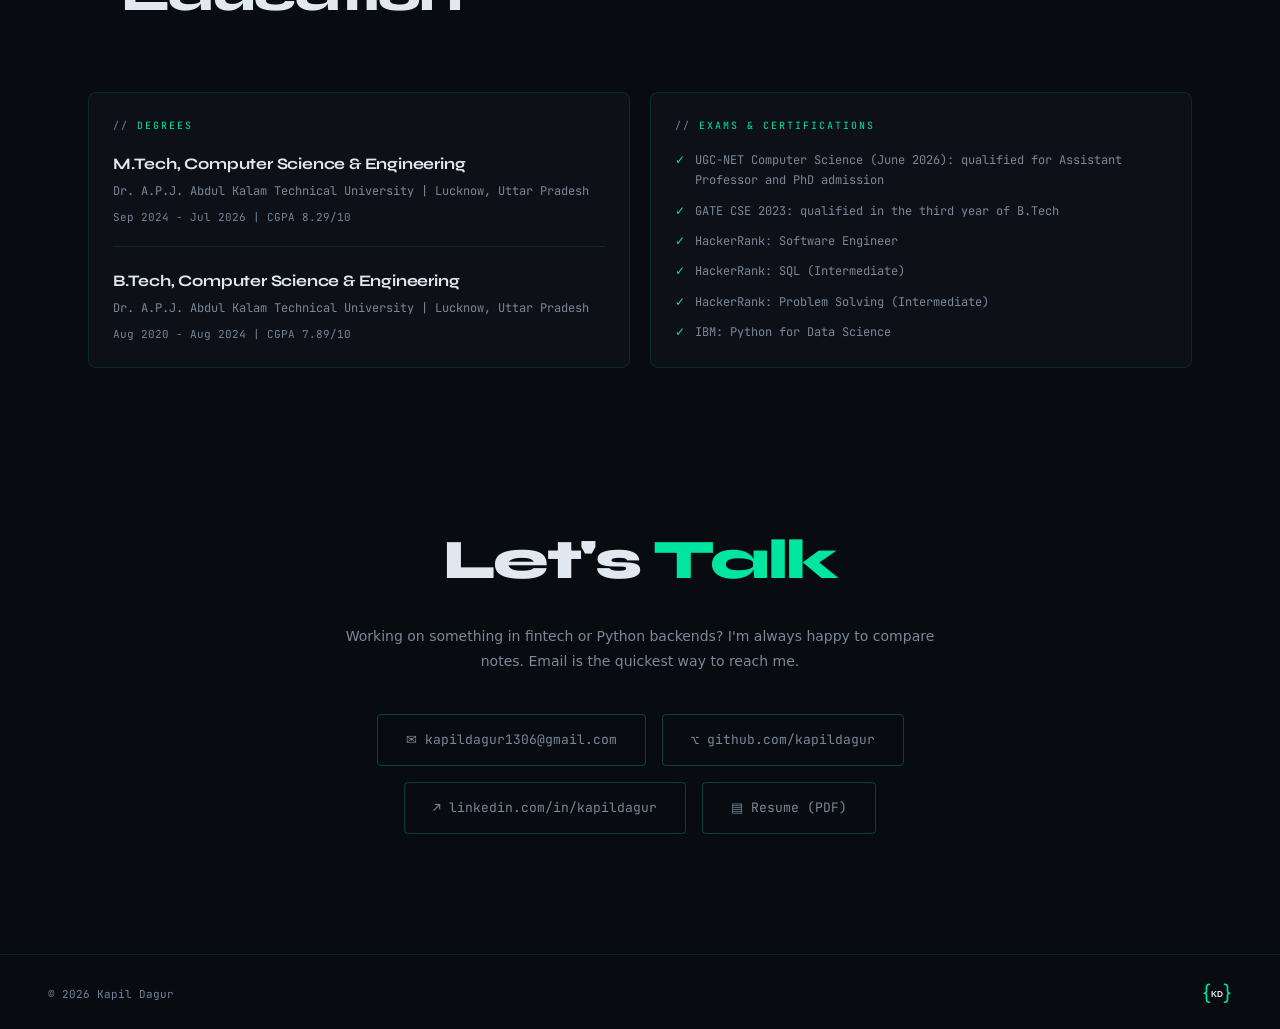
==== commit 970d428a: "Update the resume and portfolio for AI roles Add the Gemini cost cut, the self-hosted LLM and ProWat" ====
--- a/index.html
+++ b/index.html
@@ -20,7 +20,7 @@
 <meta name="twitter:image" content="https://github.com/kapildagur.png" />
 <link rel="preconnect" href="https://fonts.googleapis.com" />
 <link rel="preconnect" href="https://fonts.gstatic.com" crossorigin />
-<link href="https://fonts.googleapis.com/css2?family=JetBrains+Mono:wght@300;400;500;600;700&family=Syne:wght@400;500;600;700;800&display=swap" rel="stylesheet" />
+<link href="https://fonts.googleapis.com/css2?family=JetBrains+Mono:wght@300;400;500;600;700&family=Syne:wght@700;800&display=swap" rel="stylesheet" />
 <style>
   :root {
     --bg: #080c10;
@@ -32,13 +32,12 @@
     --green-dim: rgba(0, 230, 160, 0.08);
     --green-glow: rgba(0, 230, 160, 0.25);
     --amber: #ffb347;
-    --blue: #4fc3f7;
-    --purple: #b39ddb;
     --text: #e2e8f0;
     --text-muted: #7a8899;
     --text-dim: #73839a;
     --font-mono: 'JetBrains Mono', monospace;
     --font-display: 'Syne', sans-serif;
+    --font-body: system-ui, -apple-system, 'Segoe UI', Roboto, 'Helvetica Neue', Arial, sans-serif;
   }
 
   *, *::before, *::after { box-sizing: border-box; margin: 0; padding: 0; }
@@ -209,10 +208,10 @@
      circles span the viewport instead of being clipped to a centre box. */
   #hero {
     position: relative;
-    min-height: 100vh;
+    min-height: 88vh;
     display: flex;
     align-items: center;
-    padding: 120px 0 80px;
+    padding: 110px 0 48px;
     max-width: none;
     z-index: 1;
     overflow: hidden;
@@ -313,8 +312,6 @@
     box-shadow: 0 0 16px var(--green-glow);
   }
   .badge-amber { color: var(--amber); border-color: rgba(255,179,71,0.3); background: rgba(255,179,71,0.08); }
-  .badge-blue { color: var(--blue); border-color: rgba(79,195,247,0.3); background: rgba(79,195,247,0.08); }
-  .badge-purple { color: var(--purple); border-color: rgba(179,157,219,0.3); background: rgba(179,157,219,0.08); }
 
   .hero-cta {
     display: flex;
@@ -368,7 +365,7 @@
   section {
     position: relative;
     z-index: 1;
-    padding: 100px 48px;
+    padding: 64px 48px;
     max-width: 1200px;
     margin: 0 auto;
     scroll-margin-top: 80px;
@@ -485,21 +482,20 @@
 
   .project-header {
     display: flex;
+    flex-wrap: wrap;
     align-items: flex-start;
     justify-content: space-between;
     gap: 12px;
   }
 
-  .project-icon {
-    font-size: 24px;
-    line-height: 1;
-  }
 
   .project-links {
     display: flex;
+    flex-wrap: wrap;
     gap: 10px;
   }
   .project-links a {
+    white-space: nowrap;
     color: var(--text-muted);
     text-decoration: none;
     font-size: 12px;
@@ -516,12 +512,15 @@
     font-weight: 700;
     color: var(--text);
     letter-spacing: -0.3px;
+    white-space: nowrap;
   }
 
   .project-desc {
-    font-size: 13px;
+    font-family: var(--font-body);
+    font-size: 15px;
     color: var(--text-muted);
-    line-height: 1.8;
+    line-height: 1.7;
+    max-width: 75ch;
   }
 
   .project-stack {
@@ -571,7 +570,6 @@
     font-family: var(--font-mono);
   }
   .featured-right .code-line { padding: 2px 0; }
-  .code-key { color: var(--blue); }
   .code-val { color: var(--green); }
   .code-str { color: var(--amber); }
   .code-comment { color: var(--text-dim); }
@@ -637,7 +635,9 @@
     gap: 8px;
   }
   .exp-bullets li {
-    font-size: 13px;
+    font-family: var(--font-body);
+    max-width: 80ch;
+    font-size: 15px;
     color: var(--text-muted);
     padding-left: 20px;
     position: relative;
@@ -674,12 +674,12 @@
     position: absolute;
     top: 0; left: 0; right: 0;
     height: 2px;
-    background: linear-gradient(90deg, var(--blue), transparent);
+    background: linear-gradient(90deg, var(--green), transparent);
   }
 
   .contrib-repo {
     font-size: 13px;
-    color: var(--blue);
+    color: var(--green);
     margin-bottom: 8px;
   }
   .contrib-pr {
@@ -691,7 +691,8 @@
     letter-spacing: -0.2px;
   }
   .contrib-desc {
-    font-size: 12px;
+    font-family: var(--font-body);
+    font-size: 14px;
     color: var(--text-muted);
     line-height: 1.7;
   }
@@ -703,7 +704,7 @@
     border: 1px solid rgba(79,195,247,0.3);
     border-radius: 3px;
     font-size: 11px;
-    color: var(--blue);
+    color: var(--green);
   }
   a.pr-badge {
     text-decoration: none;
@@ -711,7 +712,7 @@
   }
   a.pr-badge:hover {
     background: rgba(79, 195, 247, 0.2);
-    border-color: var(--blue);
+    border-color: var(--green);
   }
 
   /* EDUCATION & CERTIFICATIONS */
@@ -775,6 +776,7 @@
   .contact-title .accent { color: var(--green); }
 
   .contact-desc {
+    font-family: var(--font-body);
     font-size: 14px;
     color: var(--text-muted);
     margin-bottom: 40px;
@@ -866,7 +868,7 @@
     .nav-links.open { display: flex; }
     .nav-links li { padding: 12px 0; border-top: 1px solid var(--border); }
     .nav-links a { font-size: 13px; }
-    section { padding: 60px 24px; }
+    section { padding: 44px 24px; }
     #hero { padding: 100px 0 60px; }
     .hero-inner { padding: 0 24px; }
     .project-card.featured { flex-direction: column; }
@@ -902,11 +904,12 @@
 
 <!-- NAV -->
 <nav>
-  <a class="nav-logo" href="#main" aria-label="Kapil Dagur, home"><svg class="logo-mark" viewBox="0 0 40 40" width="40" height="40" aria-hidden="true" focusable="false"><g fill="none" stroke="#00e6a0" stroke-width="2.2" stroke-linecap="round" stroke-linejoin="round"><path d="M9 6c-3 0-4 1.5-4 4v5c0 2-1 3-3 3c2 0 3 1 3 3v5c0 2.5 1 4 4 4" transform="translate(1 1)"/><path d="M31 6c3 0 4 1.5 4 4v5c0 2 1 3 3 3c-2 0-3 1-3 3v5c0 2.5-1 4-4 4" transform="translate(-1 1)"/></g><text x="20" y="24.5" text-anchor="middle" font-family="Arial, Helvetica, sans-serif" font-weight="700" font-size="11" fill="#e2e8f0">KD</text></svg></a>
+  <a class="nav-logo" href="#main" aria-label="KD, Kapil Dagur, home"><svg class="logo-mark" viewBox="0 0 40 40" width="40" height="40" aria-hidden="true" focusable="false"><g fill="none" stroke="#00e6a0" stroke-width="2.2" stroke-linecap="round" stroke-linejoin="round"><path d="M9 6c-3 0-4 1.5-4 4v5c0 2-1 3-3 3c2 0 3 1 3 3v5c0 2.5 1 4 4 4" transform="translate(1 1)"/><path d="M31 6c3 0 4 1.5 4 4v5c0 2 1 3 3 3c-2 0-3 1-3 3v5c0 2.5-1 4-4 4" transform="translate(-1 1)"/></g><text x="20" y="24.5" text-anchor="middle" font-family="Arial, Helvetica, sans-serif" font-weight="700" font-size="11" fill="#e2e8f0">KD</text></svg></a>
   <button class="nav-toggle" id="navToggle" type="button"
           aria-label="Open navigation" aria-expanded="false" aria-controls="navLinks">☰</button>
   <ul class="nav-links" id="navLinks">
     <li><a href="#experience">Experience</a></li>
+    <li><a href="#projects">Projects</a></li>
     <li><a href="#oss">Open Source</a></li>
     <li><a href="#skills">Skills</a></li>
     <li><a href="#education">Education</a></li>
@@ -926,18 +929,18 @@
     <p class="hero-prompt">whoami</p>
     <h1 class="hero-name">Kapil <span class="accent">Dagur</span></h1>
     <p class="hero-role">
-      Backend Engineer | <strong>Python, FastAPI, Django</strong> | Noida, India
+      Python Backend Engineer | <strong>AI and Fintech</strong> | Noida, India
       <span class="cursor-blink" aria-hidden="true"></span>
     </p>
-    <p class="hero-role" style="max-width:620px; margin:-12px 0 32px; font-size:15px; line-height:1.8;">
+    <p class="hero-role" style="max-width:620px; margin:-12px 0 32px; font-family:var(--font-body); font-size:16px; line-height:1.7;">
       Most of my work sits behind the screen: the APIs, queues and databases that keep data
       moving. Right now that means Account Aggregator systems at SurePass, where a lender sees a
       customer's bank data only after the customer says yes.
     </p>
     <div class="hero-badges">
-      <span class="badge">🏦 RBI Account Aggregator</span>
-      <span class="badge badge-amber">📦 2 FastAPI libraries on PyPI</span>
-      <span class="badge badge-purple">🐍 SQLAlchemy contributor</span>
+      <span class="badge">RBI Account Aggregator</span>
+      <span class="badge badge-amber">2 FastAPI libraries on PyPI</span>
+      <span class="badge">SQLAlchemy contributor</span>
     </div>
     <div class="hero-cta">
       <a href="#experience" class="btn btn-primary">▸ View Experience</a>
@@ -969,7 +972,7 @@
         <li><strong style="color:var(--text)">Consent service:</strong> the whole consent lifecycle, from request and approval to revocation and expiry</li>
         <li><strong style="color:var(--text)">Multi-AA vault:</strong> one secure store for data arriving from different aggregators</li>
         <li><strong style="color:var(--text)">AA and TSP routing:</strong> when one provider is down, requests go through another, so lenders are not left waiting</li>
-        <li><strong style="color:var(--text)">Statement analyzer:</strong> reworked its pipeline and queries so it runs faster and costs less</li>
+        <li><strong style="color:var(--text)">Statement analyzer:</strong> my first project at SurePass. I redesigned how its parser detects the bank, and the Gemini API bill fell from about <strong style="color:var(--green)">₹1.48 lakh</strong> to about <strong style="color:var(--green)">₹5,000</strong> a month. It reads statements with an LLM we host ourselves on Ollama, and I reworked its pipeline and queries so it runs faster</li>
       </ul>
     </div>
 
@@ -985,7 +988,7 @@
       <ul class="exp-bullets">
         <li><strong style="color:var(--text)">iProvision:</strong> our network inventory and device management platform. I built the REST APIs behind device operations over SNMP and NETCONF/RESTCONF, and kept it fast for <strong style="color:var(--green)">10,000+</strong> concurrent users. After Redis caching, Celery queues and query tuning, API latency went from <strong style="color:var(--green)">800 to 250 ms</strong> and it handled <strong style="color:var(--green)">3x</strong> the load. It also helped cut network downtime by <strong style="color:var(--green)">40%</strong></li>
         <li><strong style="color:var(--text)">iDashboard:</strong> a tool for building custom dashboards and charts. I worked on the backend services that feed the dashboards and charts with data</li>
-        <li><strong style="color:var(--text)">ProWatch:</strong> an employee performance monitoring app that also manages employees' systems. I built backend services for it</li>
+        <li><strong style="color:var(--text)">ProWatch:</strong> an employee performance monitoring app that also manages employees' systems. I built backend services for it, including AI OCR that sorts screenshots of employee screens by the app that was open and when each one was taken</li>
         <li><strong style="color:var(--text)">Delivery:</strong> set up CI/CD with Docker, GitHub Actions and Jenkins, with <strong style="color:var(--green)">85%+</strong> test coverage. Production bugs dropped <strong style="color:var(--green)">35%</strong> and deployments got <strong style="color:var(--green)">60%</strong> faster</li>
       </ul>
     </div>
@@ -1004,9 +1007,49 @@
   </div>
 </section>
 
+<!-- PROJECTS -->
+<section id="projects">
+  <div class="section-label" data-num="02">
+    <h2>Projects</h2>
+  </div>
+
+  <div class="projects-grid">
+    <div class="project-card" style="grid-column:1 / -1;">
+      <div class="project-header">
+        <div>
+          <div class="project-name">Credit Desk</div>
+        </div>
+        <span class="pypi-chip">In progress</span>
+      </div>
+      <p class="project-desc">
+        Credit Desk is an assistant I'm building for the credit desk of an NBFC. It answers
+        questions on RBI directions and shows the paragraphs it relied on, sorts bank statement
+        transactions with a scikit-learn classifier and works out income, EMIs and FOIR in code, and then a LangGraph agent drafts
+        the credit note and checks every figure before an analyst signs off. Every model call goes
+        through one gateway that picks Claude, OpenAI or a local Ollama model and keeps spending under a
+        daily limit. Analysts reach it through an HTTP API, a command line or an MCP server.
+      </p>
+      <div class="project-stack">
+        <span class="stack-pill">Python</span>
+        <span class="stack-pill">Claude API</span>
+        <span class="stack-pill">Ollama</span>
+        <span class="stack-pill">pgvector</span>
+        <span class="stack-pill">LangGraph</span>
+        <span class="stack-pill">scikit-learn</span>
+        <span class="stack-pill">MCP</span>
+      </div>
+      <div class="project-stat">
+        <span class="stat-item"><strong>Cited</strong> RBI answers (RAG)</span>
+        <span class="stat-item"><strong>FOIR</strong> computed in code</span>
+        <span class="stat-item"><strong>Analyst</strong> sign-off</span>
+      </div>
+    </div>
+  </div>
+</section>
+
 <!-- OPEN SOURCE -->
 <section id="oss">
-  <div class="section-label" data-num="02">
+  <div class="section-label" data-num="03">
     <h2>Open Source</h2>
   </div>
 
@@ -1015,11 +1058,10 @@
       <div class="featured-left">
         <div class="project-header">
           <div>
-            <div class="project-icon">🏗️</div>
             <div class="project-name">fastapi-tenancy</div>
           </div>
           <div style="display:flex; gap:10px; align-items:center; flex-wrap:wrap;">
-            <span class="pypi-chip">📦 PyPI</span>
+            <span class="pypi-chip">PyPI</span>
             <div class="project-links">
               <a href="https://github.com/fastapi-extensions/fastapi-tenancy" target="_blank" rel="noopener noreferrer">⌥ GitHub</a>
               <a href="https://pypi.org/project/fastapi-tenancy/" target="_blank" rel="noopener noreferrer">↗ PyPI</a>
@@ -1054,7 +1096,6 @@
     <div class="project-card" style="grid-column:1 / -1;">
       <div class="project-header">
         <div>
-          <div class="project-icon">🌐</div>
           <div class="project-name">fastapi-locale</div>
         </div>
         <div class="project-links">
@@ -1089,7 +1130,7 @@
       <div class="contrib-repo">sqlalchemy / sqlalchemy</div>
       <div class="contrib-pr">Catching a silent schema bug</div>
       <p class="contrib-desc">
-        Naming a PostgreSQL <code style="color:var(--blue)">ENUM</code> or <code style="color:var(--blue)">DOMAIN</code> after a built-in type used to produce a broken <code style="color:var(--blue)">CREATE TABLE</code>. I picked up the issue and wrote the fix: SQLAlchemy now stops with a clear error. Issue #12761, PR #12822, shipped in 2.1.0b1.
+        Naming a PostgreSQL <code style="color:var(--green)">ENUM</code> or <code style="color:var(--green)">DOMAIN</code> after a built-in type used to produce a broken <code style="color:var(--green)">CREATE TABLE</code>. I picked up the issue and wrote the fix: SQLAlchemy now stops with a clear error. Issue #12761, PR #12822, shipped in 2.1.0b1.
       </p>
       <a class="pr-badge" href="https://github.com/sqlalchemy/sqlalchemy/commit/555a18ac02" target="_blank" rel="noopener noreferrer">✓ Merged | commit 555a18ac</a>
     </div>
@@ -1098,7 +1139,7 @@
       <div class="contrib-repo">sqlalchemy / sqlalchemy</div>
       <div class="contrib-pr">Better types for sqlalchemy.sql.base</div>
       <p class="contrib-desc">
-        A small piece of SQLAlchemy's long-running typing effort: inline type hints for <code style="color:var(--blue)">sqlalchemy.sql.base</code>, so editors and type checkers understand it better. Issue #6810, PR #12707, shipped in 2.1.0b1.
+        A small piece of SQLAlchemy's long-running typing effort: inline type hints for <code style="color:var(--green)">sqlalchemy.sql.base</code>, so editors and type checkers understand it better. Issue #6810, PR #12707, shipped in 2.1.0b1.
       </p>
       <a class="pr-badge" href="https://github.com/sqlalchemy/sqlalchemy/commit/e47d652653" target="_blank" rel="noopener noreferrer">✓ Merged | commit e47d6526</a>
     </div>
@@ -1107,7 +1148,7 @@
 
 <!-- SKILLS -->
 <section id="skills">
-  <div class="section-label" data-num="03">
+  <div class="section-label" data-num="04">
     <h2>Tech Stack</h2>
   </div>
   <div class="skills-container">
@@ -1135,6 +1176,17 @@
       </div>
     </div>
     <div class="skill-group">
+      <div class="skill-group-title">AI &amp; ML</div>
+      <div class="skill-tags">
+        <span class="skill-tag">LLMs</span>
+        <span class="skill-tag">Gemini API</span>
+        <span class="skill-tag">Ollama</span>
+        <span class="skill-tag">AI OCR</span>
+        <span class="skill-tag">NumPy</span>
+        <span class="skill-tag">pandas</span>
+      </div>
+    </div>
+    <div class="skill-group">
       <div class="skill-group-title">Data</div>
       <div class="skill-tags">
         <span class="skill-tag">PostgreSQL</span>
@@ -1170,7 +1222,7 @@
 
 <!-- EDUCATION -->
 <section id="education">
-  <div class="section-label" data-num="04">
+  <div class="section-label" data-num="05">
     <h2>Education</h2>
   </div>
   <div class="edu-grid">
@@ -1179,12 +1231,12 @@
       <div class="skill-group-title">Degrees</div>
       <div class="edu-item">
         <div class="edu-degree">M.Tech, Computer Science &amp; Engineering</div>
-        <div class="edu-school">Dr. A.P.J. Abdul Kalam Technical University | Ghaziabad, India</div>
+        <div class="edu-school">Dr. A.P.J. Abdul Kalam Technical University | Lucknow, Uttar Pradesh</div>
         <div class="edu-meta">Sep 2024 - Jul 2026 | CGPA 8.29/10</div>
       </div>
       <div class="edu-item">
         <div class="edu-degree">B.Tech, Computer Science &amp; Engineering</div>
-        <div class="edu-school">Dr. A.P.J. Abdul Kalam Technical University | Ghaziabad, India</div>
+        <div class="edu-school">Dr. A.P.J. Abdul Kalam Technical University | Lucknow, Uttar Pradesh</div>
         <div class="edu-meta">Aug 2020 - Aug 2024 | CGPA 7.89/10</div>
       </div>
     </div>
@@ -1215,7 +1267,7 @@
     <div class="contact-links">
       <a href="mailto:kapildagur1306@gmail.com" class="contact-link">✉ kapildagur1306@gmail.com</a>
       <a href="https://github.com/kapildagur" target="_blank" rel="noopener noreferrer" class="contact-link">⌥ github.com/kapildagur</a>
-      <a href="https://linkedin.com/in/kapildagur" target="_blank" rel="noopener noreferrer" class="contact-link">🔗 linkedin.com/in/kapildagur</a>
+      <a href="https://linkedin.com/in/kapildagur" target="_blank" rel="noopener noreferrer" class="contact-link">↗ linkedin.com/in/kapildagur</a>
       <a href="Resume_-_KAPIL_DAGUR.pdf" target="_blank" rel="noopener noreferrer" class="contact-link">▤ Resume (PDF)</a>
     </div>
   </div>
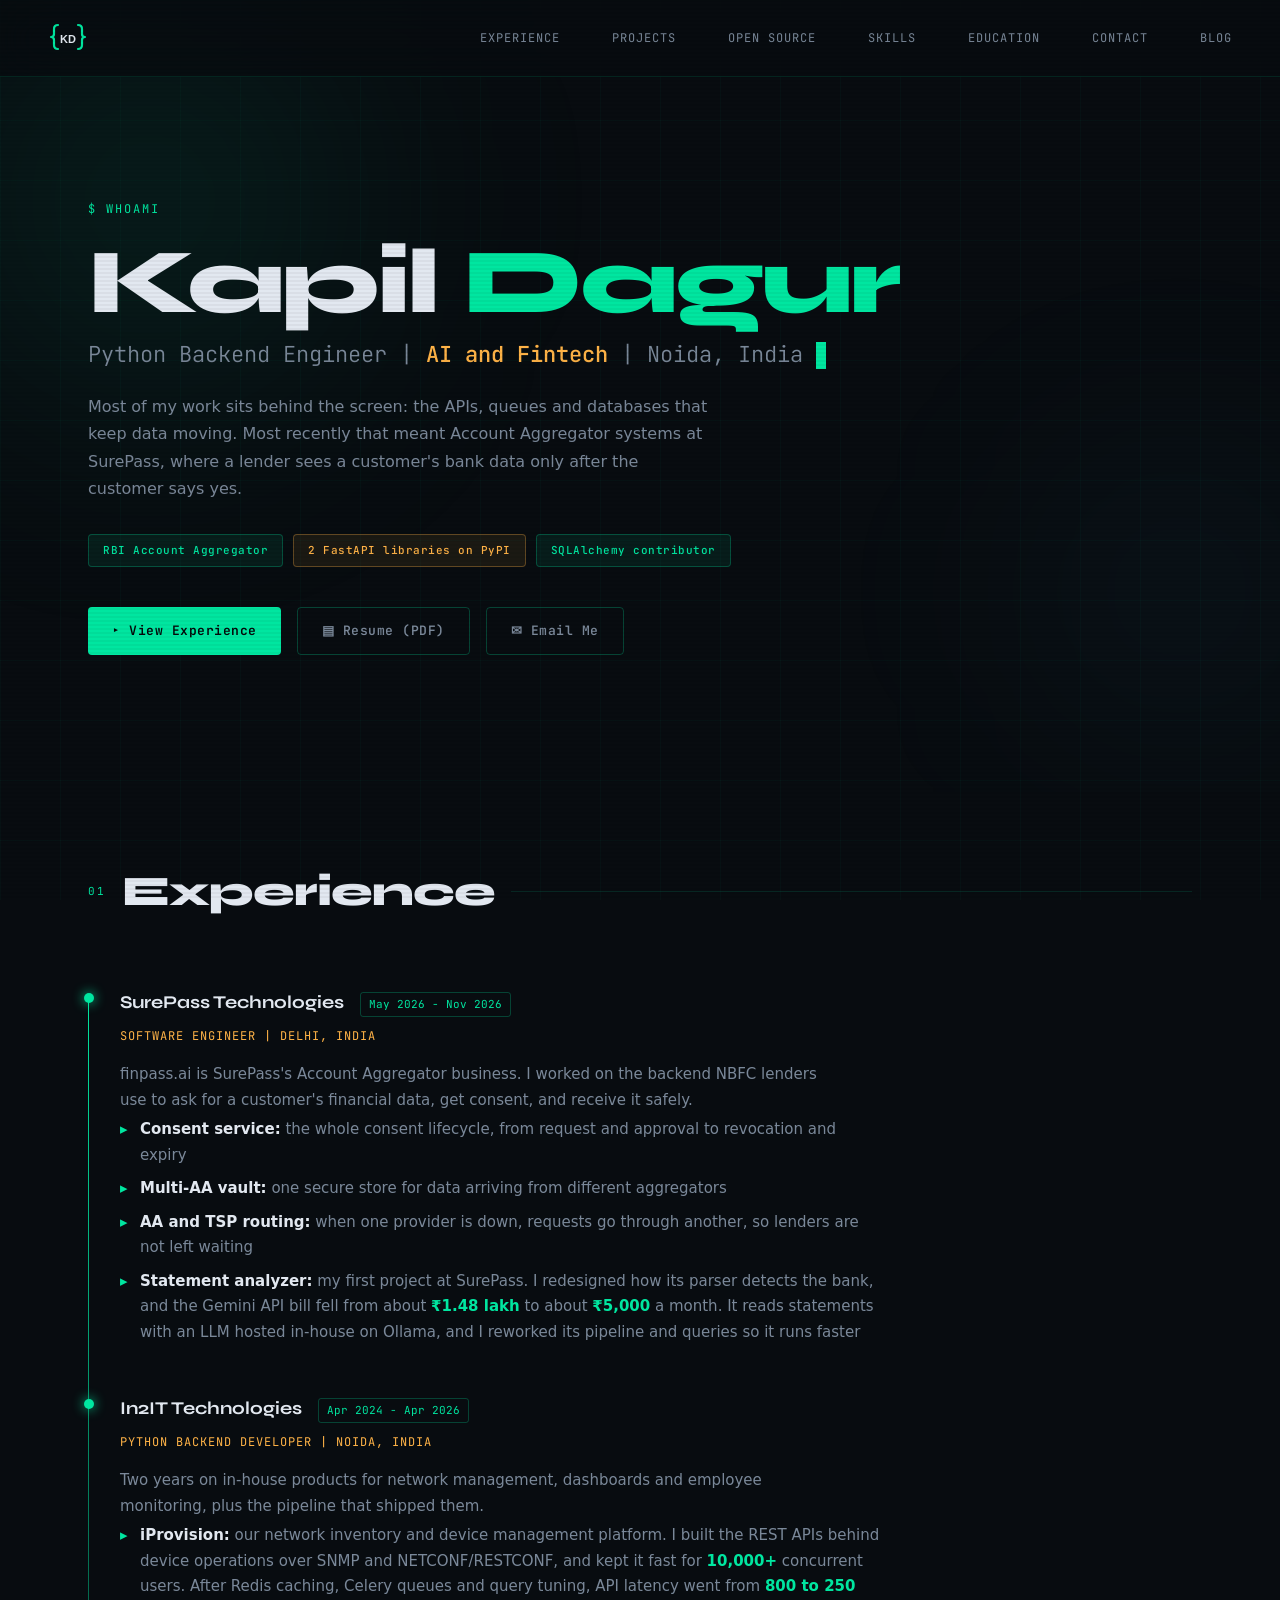
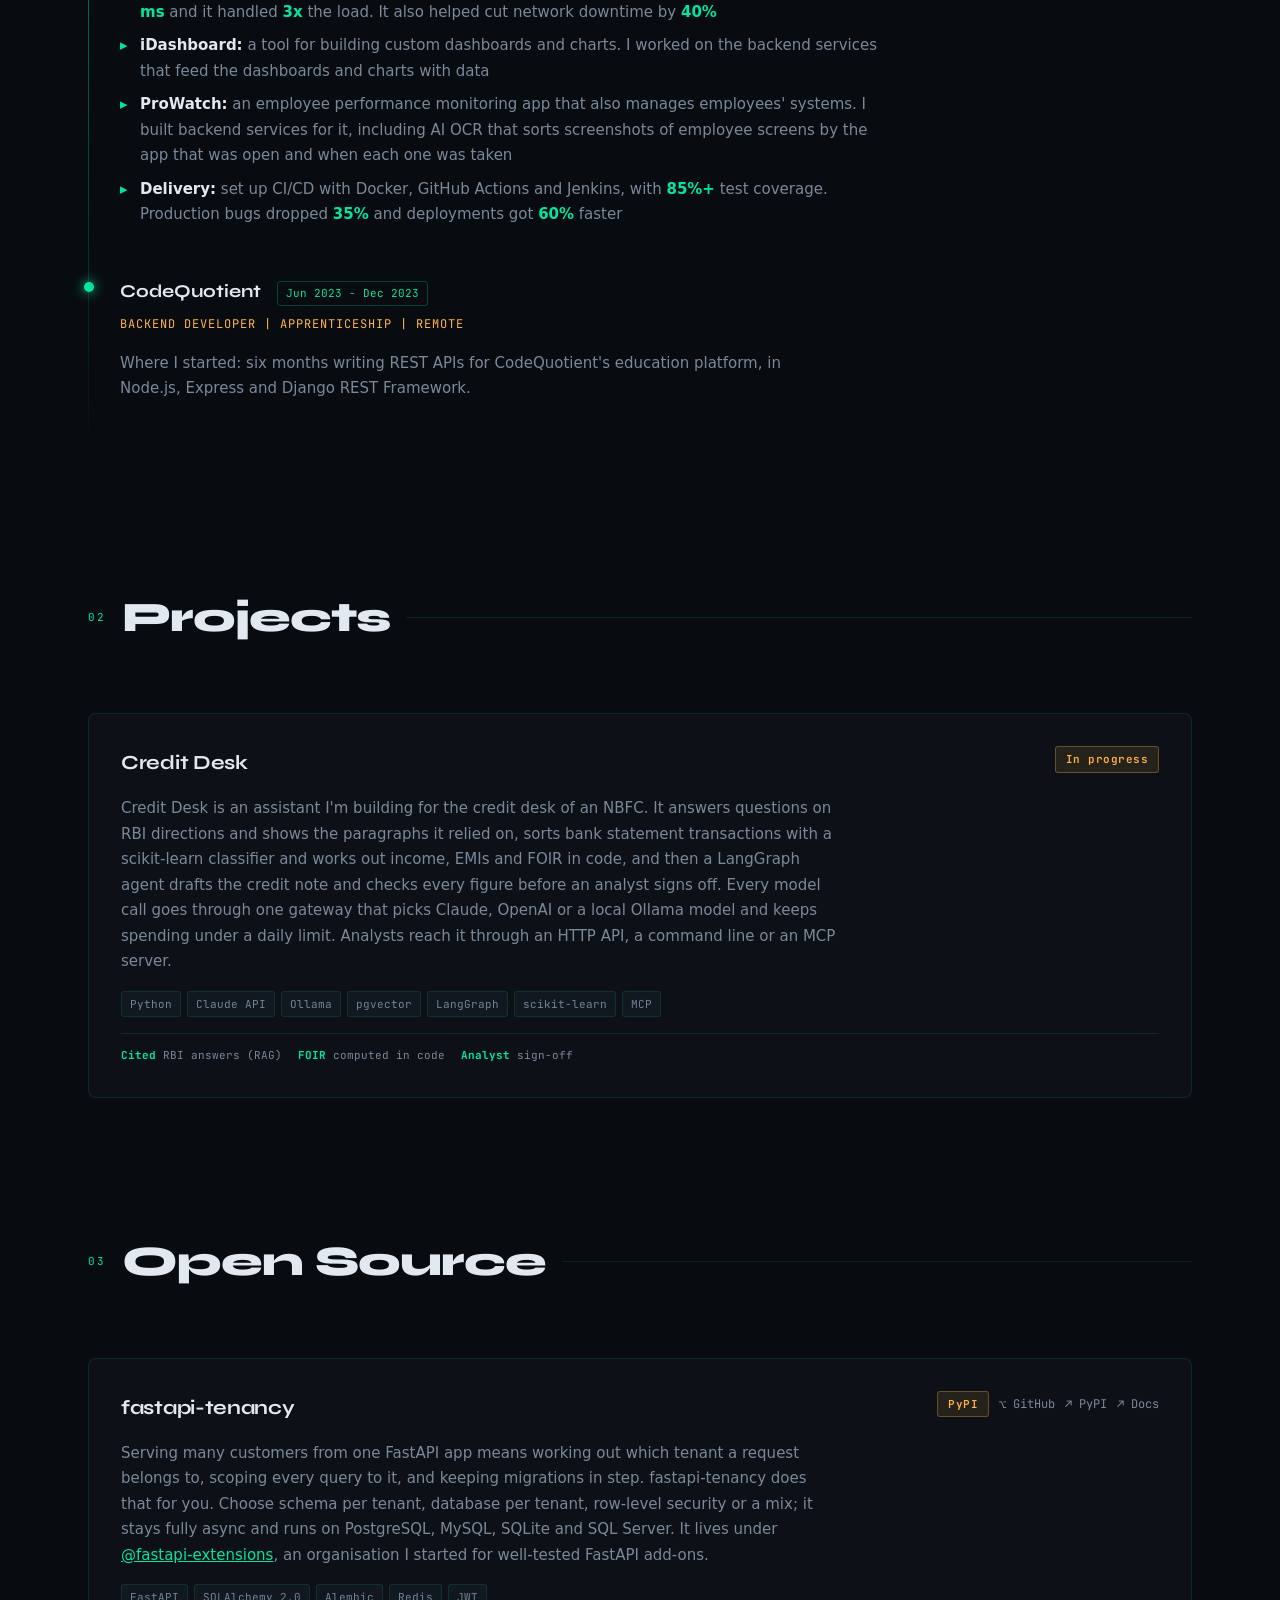
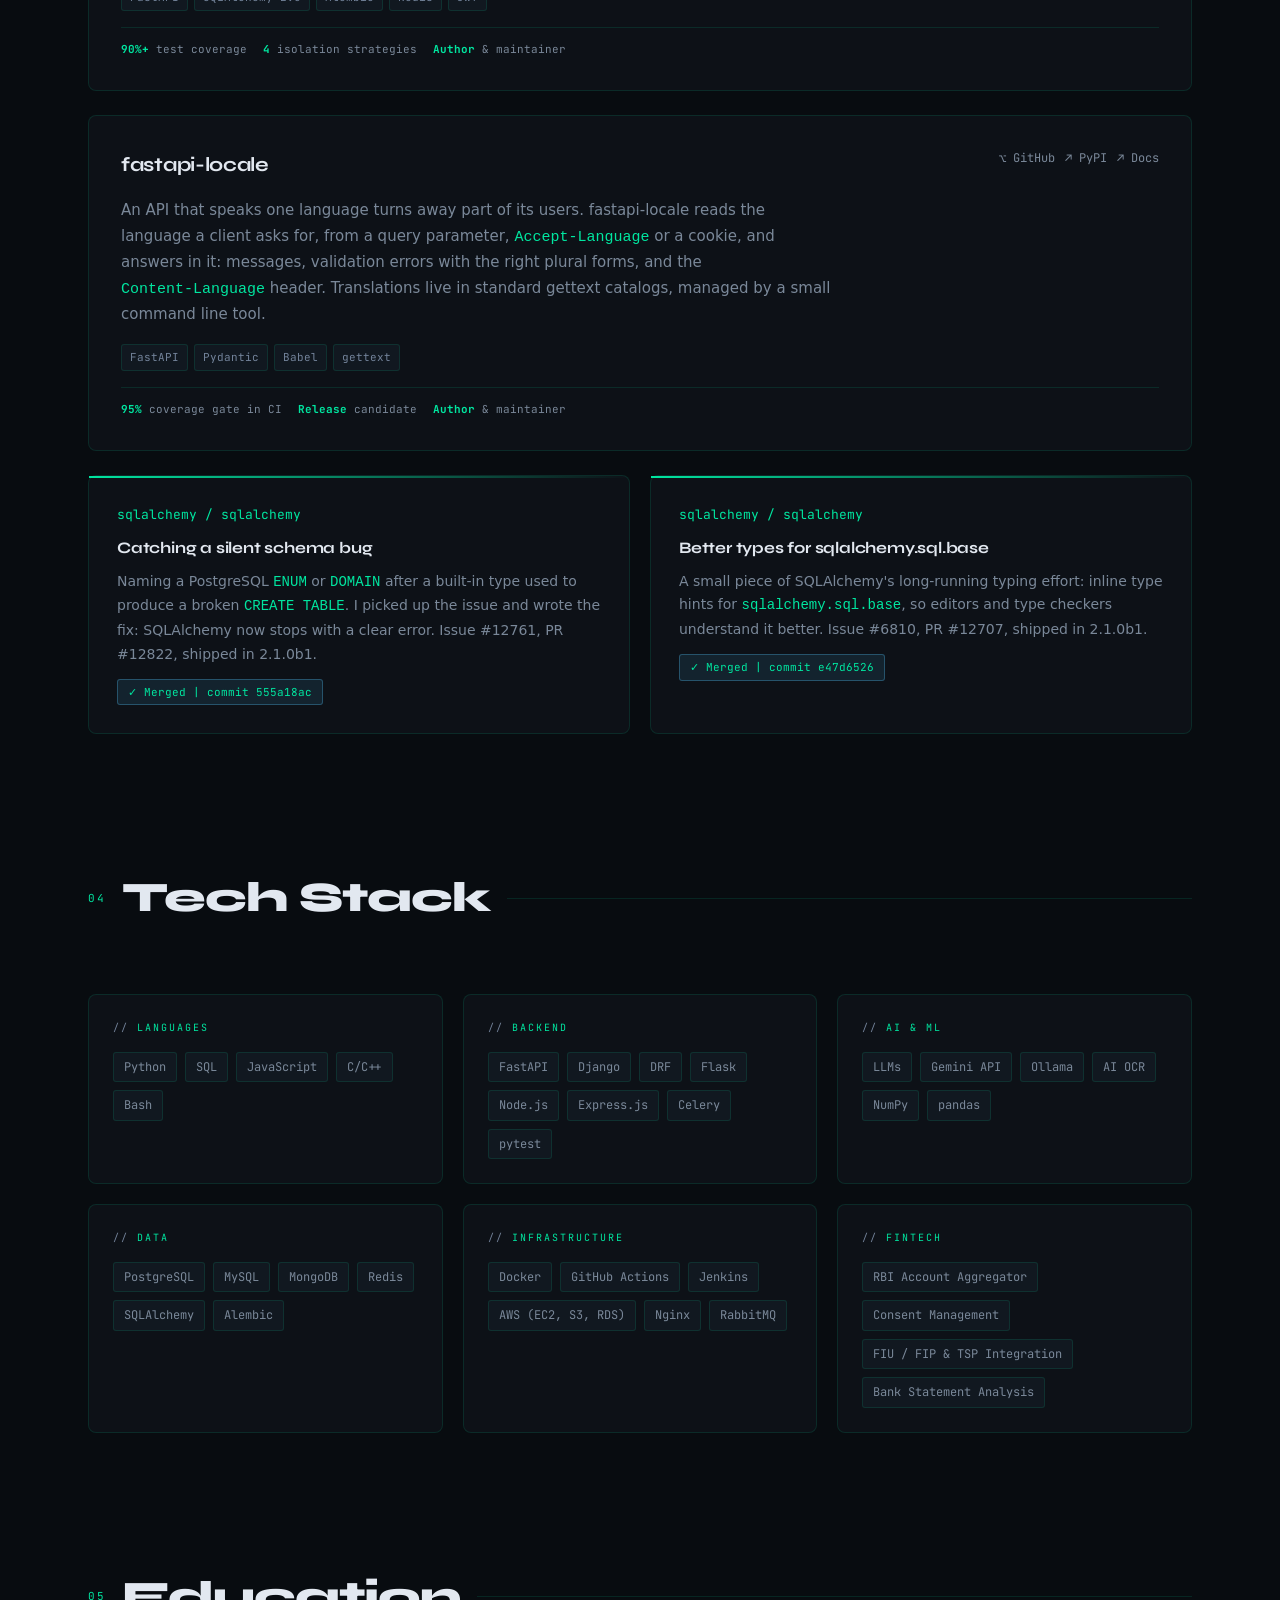
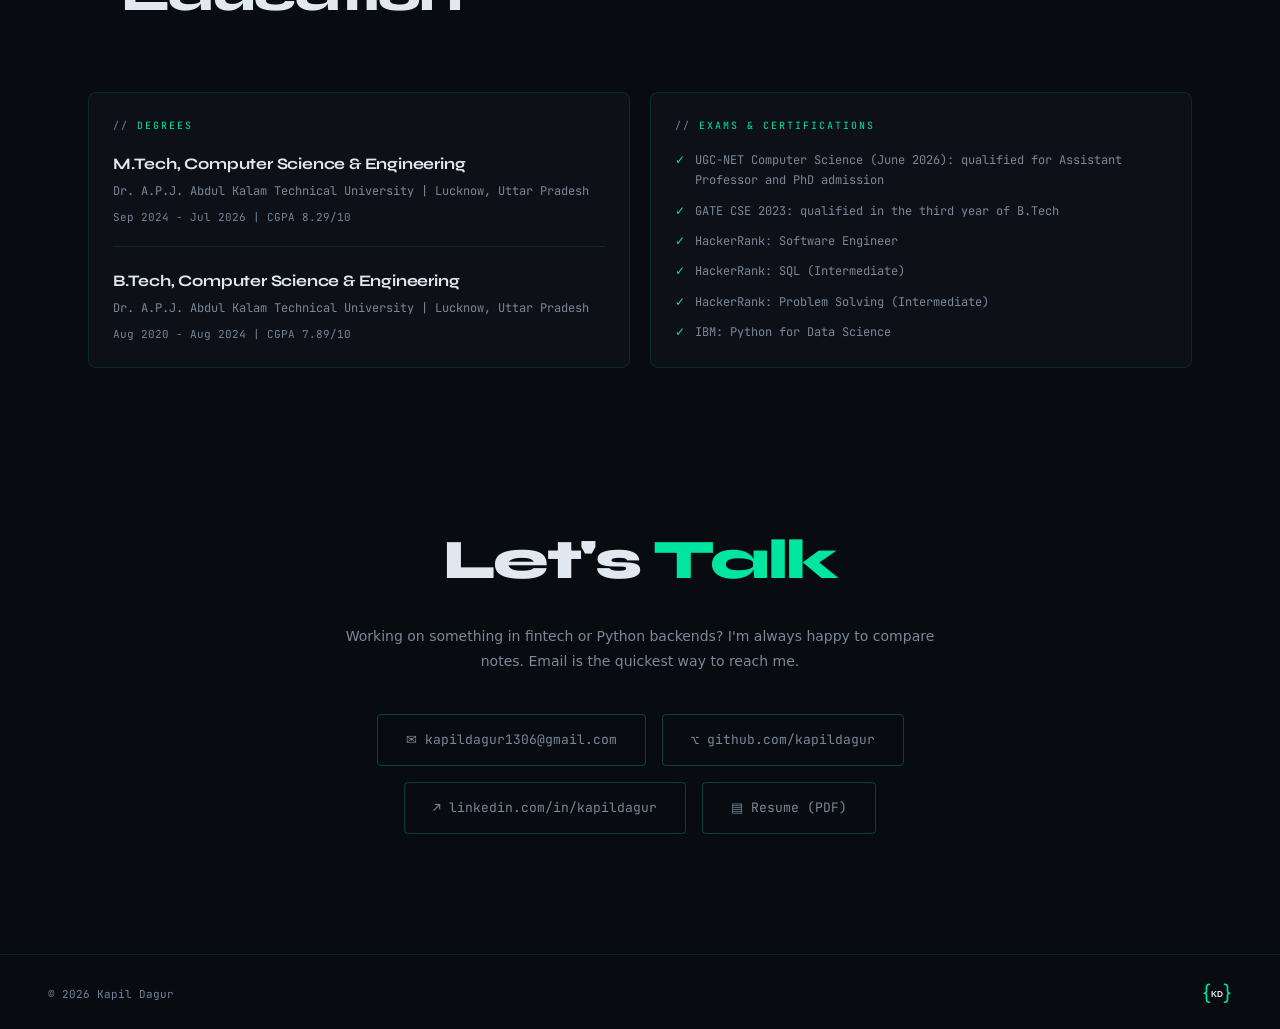
==== commit 3228d8c8: "Show SurePass as a past role and list ruff and mypy" ====
--- a/index.html
+++ b/index.html
@@ -4,7 +4,7 @@
 <meta charset="UTF-8" />
 <meta name="viewport" content="width=device-width, initial-scale=1.0" />
 <title>Kapil Dagur | Backend Engineer</title>
-<meta name="description" content="Kapil Dagur, software engineer at SurePass Technologies, Noida. Builds RBI Account Aggregator systems with FastAPI, Django and SQLAlchemy; author of fastapi-tenancy and SQLAlchemy contributor." />
+<meta name="description" content="Kapil Dagur, Python backend engineer in Noida. Built RBI Account Aggregator systems at SurePass with FastAPI, Django and SQLAlchemy; author of fastapi-tenancy and SQLAlchemy contributor." />
 <meta name="author" content="Kapil Dagur" />
 <meta name="theme-color" content="#080c10" />
 <link rel="canonical" href="https://kapildagur.github.io/" />
@@ -934,7 +934,7 @@
     </p>
     <p class="hero-role" style="max-width:620px; margin:-12px 0 32px; font-family:var(--font-body); font-size:16px; line-height:1.7;">
       Most of my work sits behind the screen: the APIs, queues and databases that keep data
-      moving. Right now that means Account Aggregator systems at SurePass, where a lender sees a
+      moving. Most recently that meant Account Aggregator systems at SurePass, where a lender sees a
       customer's bank data only after the customer says yes.
     </p>
     <div class="hero-badges">
@@ -961,18 +961,18 @@
     <div class="timeline-item">
       <div class="exp-meta">
         <span class="exp-company">SurePass Technologies</span>
-        <span class="exp-period">May 2026 - Present</span>
+        <span class="exp-period">May 2026 - Nov 2026</span>
       </div>
       <div class="exp-role">Software Engineer | Delhi, India</div>
       <p class="project-desc" style="margin:8px 0 4px;">
-        finpass.ai is SurePass's Account Aggregator business. I work on the backend NBFC lenders
+        finpass.ai is SurePass's Account Aggregator business. I worked on the backend NBFC lenders
         use to ask for a customer's financial data, get consent, and receive it safely.
       </p>
       <ul class="exp-bullets">
         <li><strong style="color:var(--text)">Consent service:</strong> the whole consent lifecycle, from request and approval to revocation and expiry</li>
         <li><strong style="color:var(--text)">Multi-AA vault:</strong> one secure store for data arriving from different aggregators</li>
         <li><strong style="color:var(--text)">AA and TSP routing:</strong> when one provider is down, requests go through another, so lenders are not left waiting</li>
-        <li><strong style="color:var(--text)">Statement analyzer:</strong> my first project at SurePass. I redesigned how its parser detects the bank, and the Gemini API bill fell from about <strong style="color:var(--green)">₹1.48 lakh</strong> to about <strong style="color:var(--green)">₹5,000</strong> a month. It reads statements with an LLM we host ourselves on Ollama, and I reworked its pipeline and queries so it runs faster</li>
+        <li><strong style="color:var(--text)">Statement analyzer:</strong> my first project at SurePass. I redesigned how its parser detects the bank, and the Gemini API bill fell from about <strong style="color:var(--green)">₹1.48 lakh</strong> to about <strong style="color:var(--green)">₹5,000</strong> a month. It reads statements with an LLM hosted in-house on Ollama, and I reworked its pipeline and queries so it runs faster</li>
       </ul>
     </div>
 
